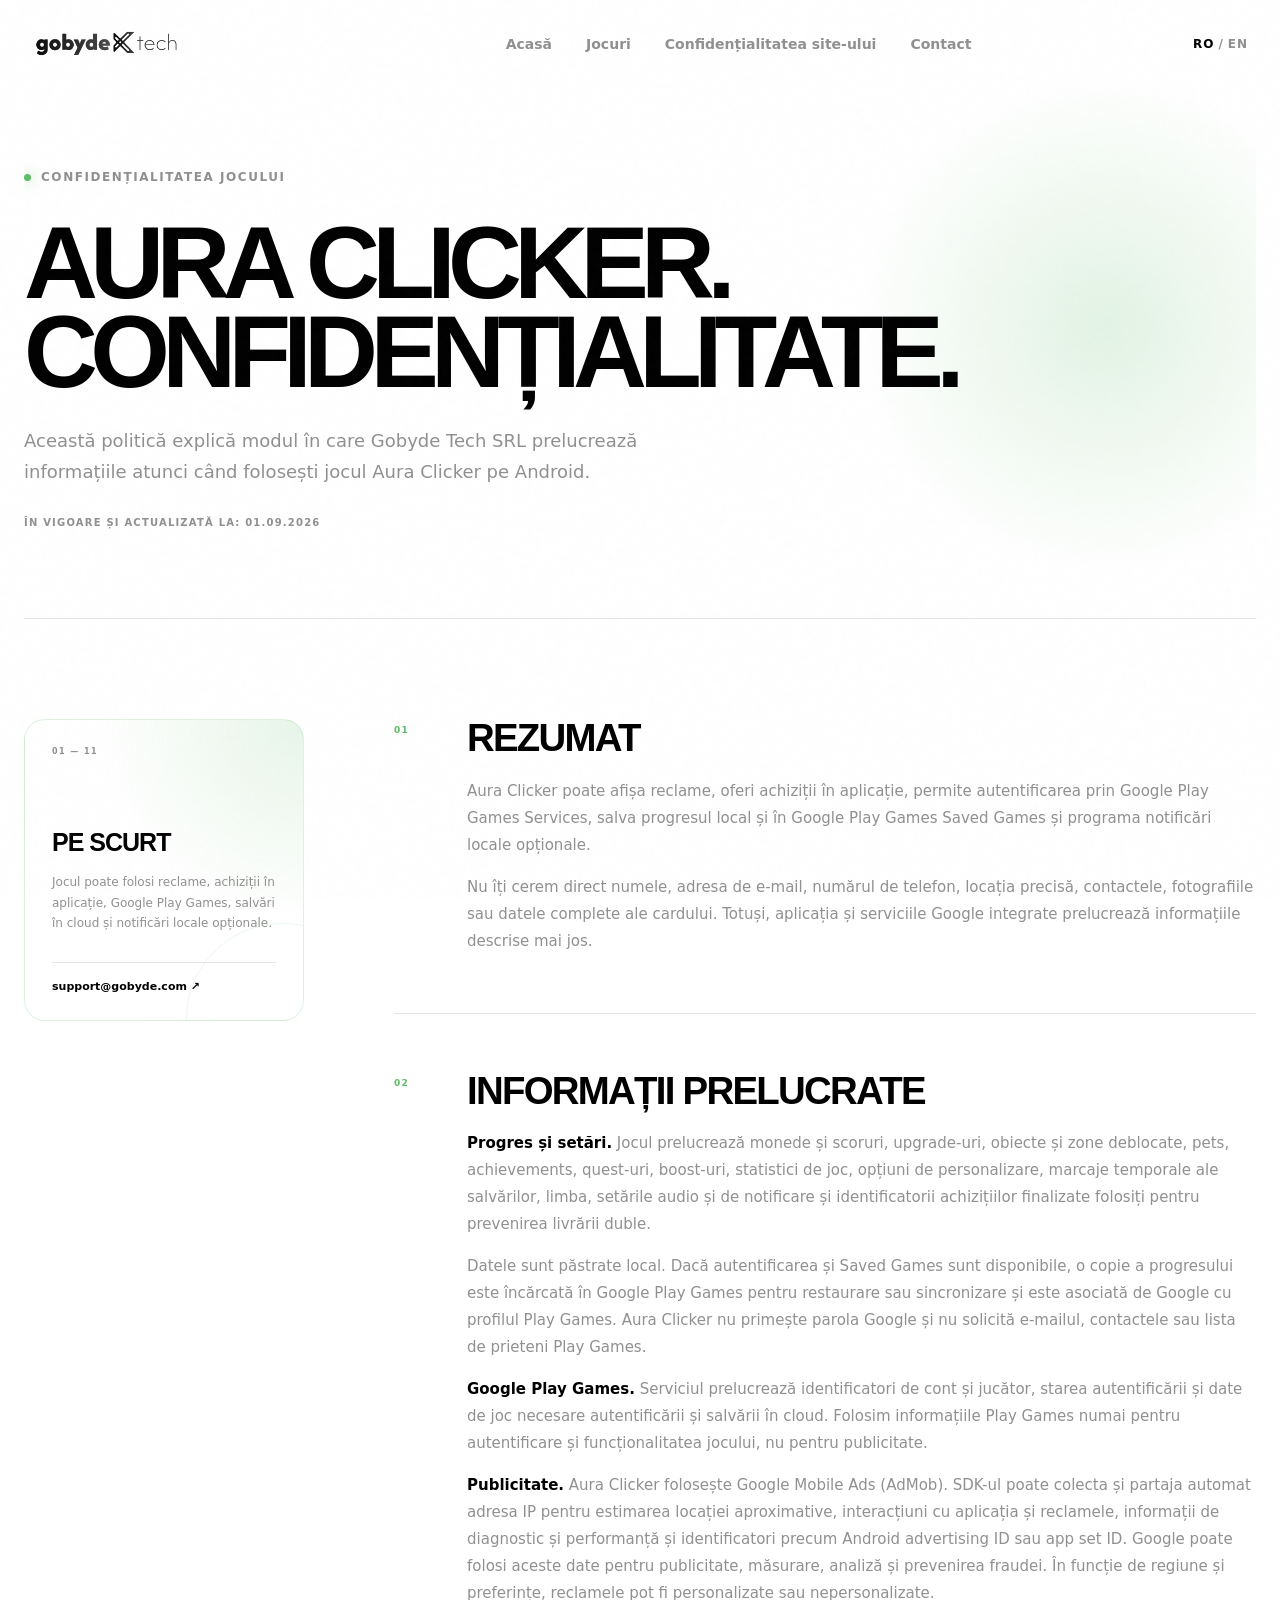
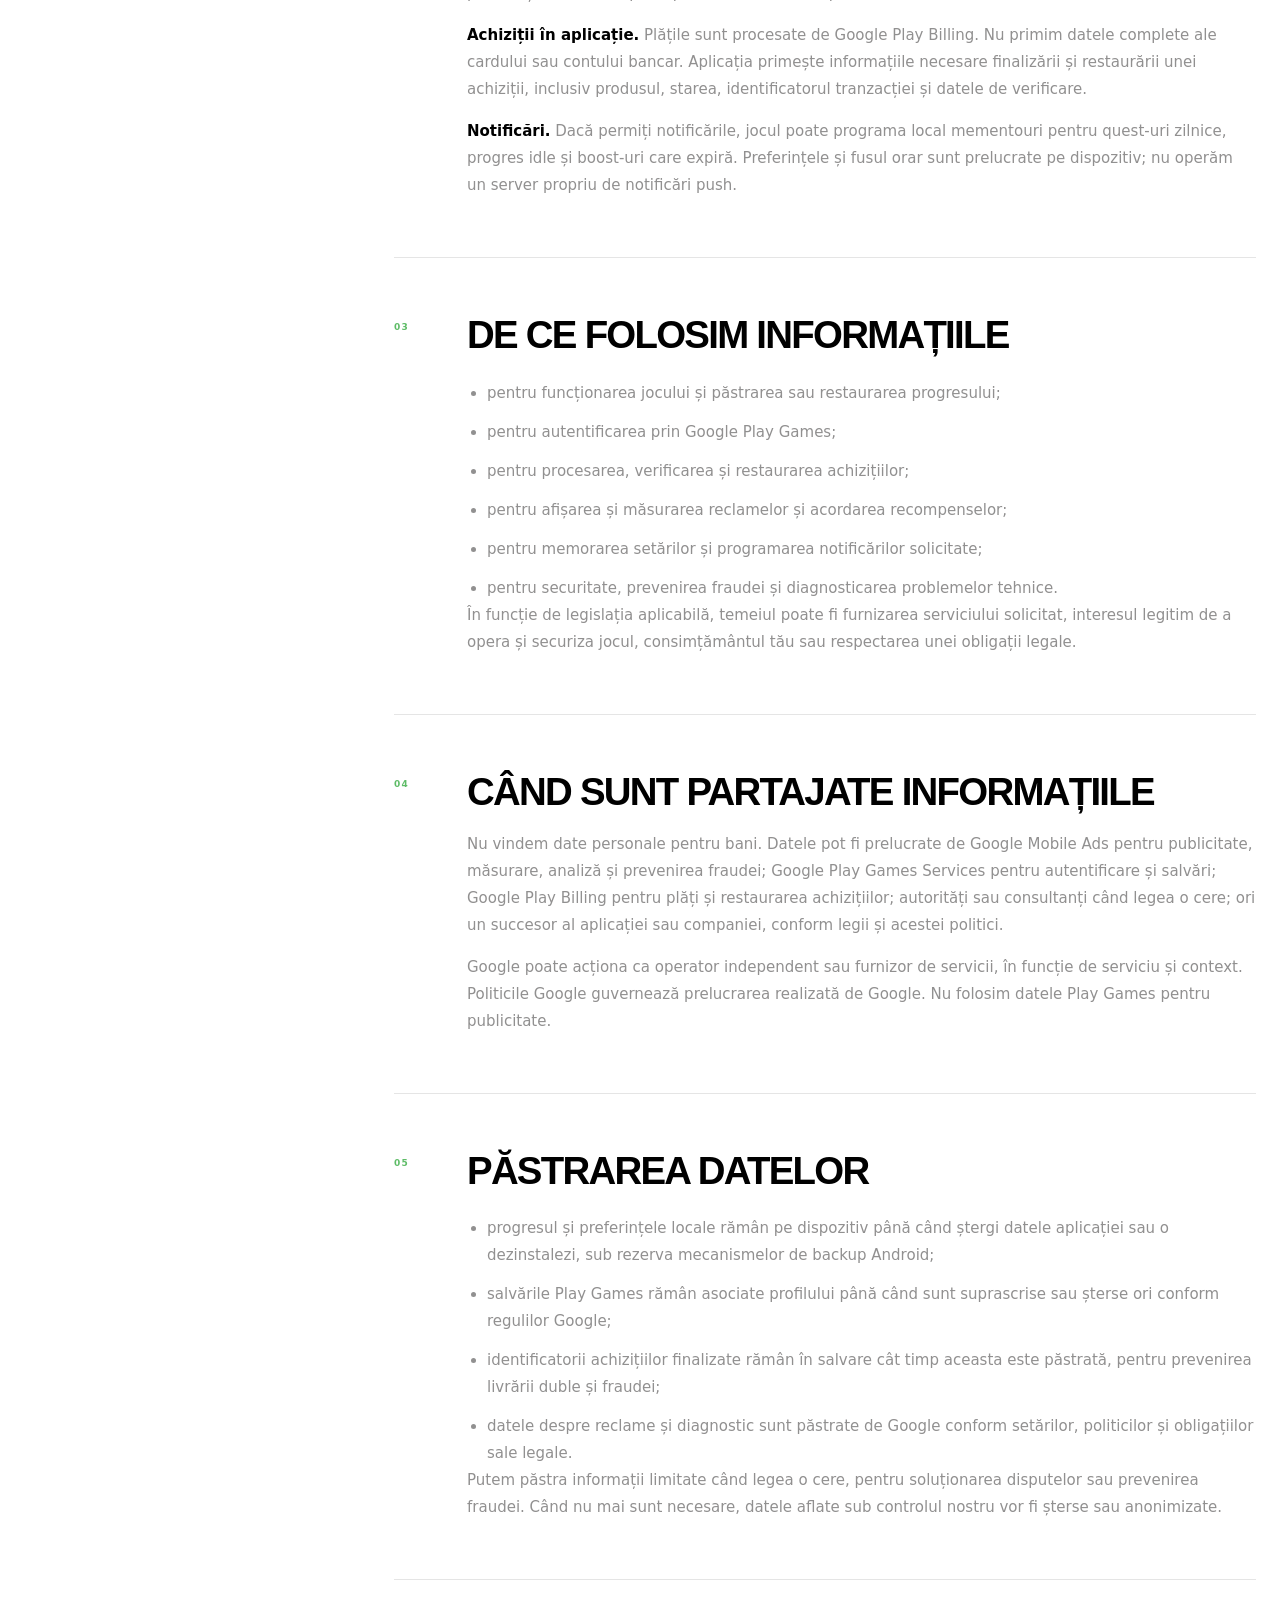
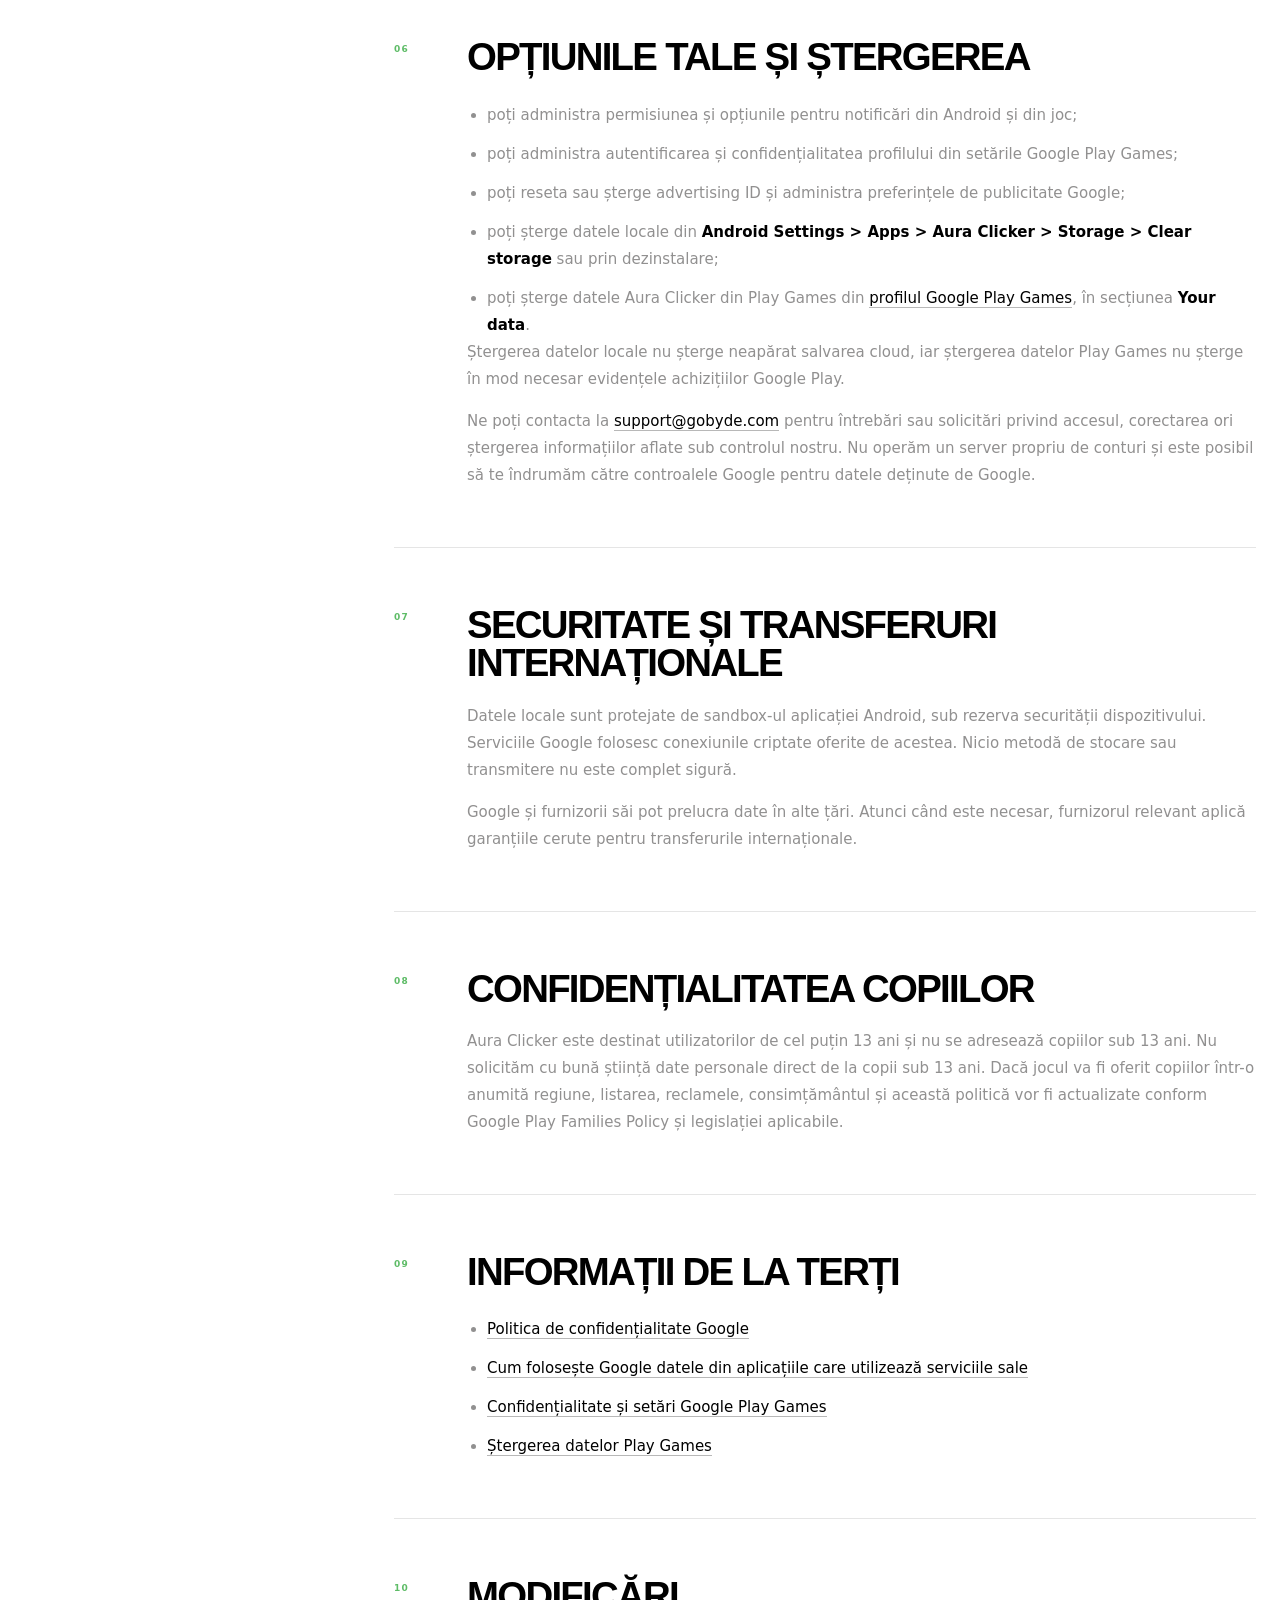
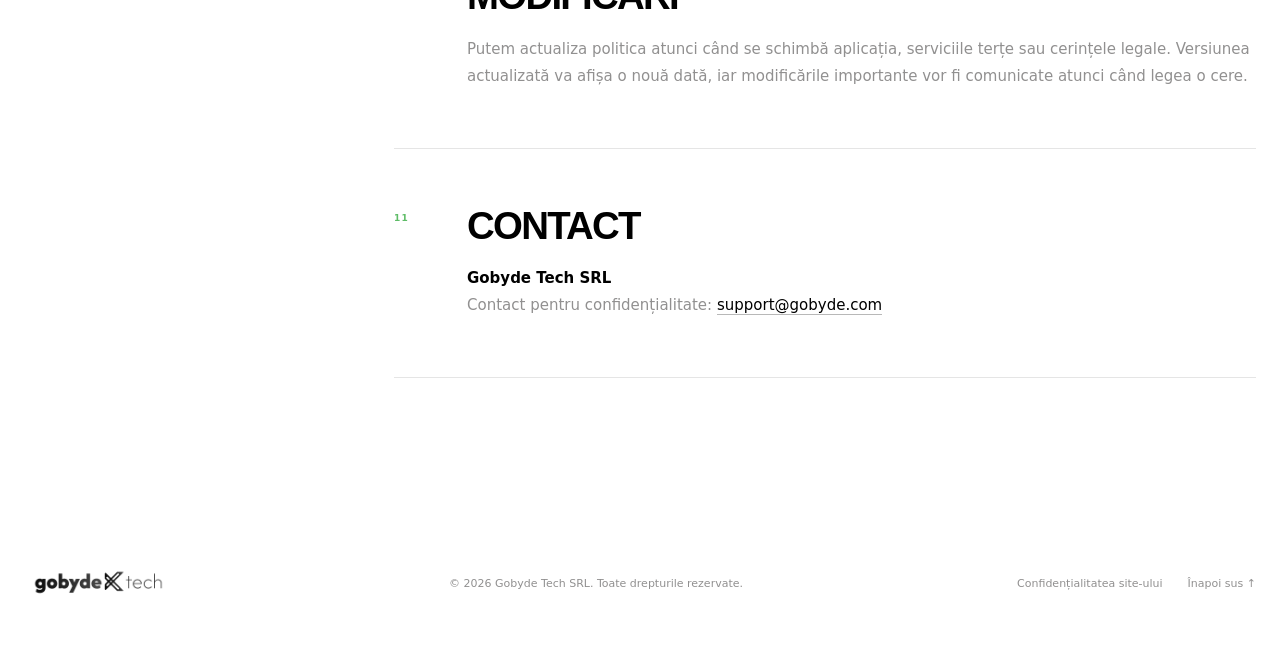
==== aura-clicker-privacy-policy.html @ 0a7bc66c "add aura clicker privacy policy" ====
<!doctype html>
<html lang="ro">
  <head>
    <meta charset="UTF-8" />
    <meta name="viewport" content="width=device-width, initial-scale=1.0" />
    <meta
      name="description"
      content="Politica de confidențialitate pentru jocul mobil Aura Clicker, publicat de Gobyde Tech SRL."
      data-i18n-content="gamePrivacyMetaDescription"
    />
    <meta name="theme-color" content="#ffffff" />
    <meta property="og:title" content="Politica de confidențialitate Aura Clicker" data-i18n-content="gamePrivacyOgTitle" />
    <meta
      property="og:description"
      content="Cum sunt prelucrate datele atunci când folosești Aura Clicker."
      data-i18n-content="gamePrivacyOgDescription"
    />
    <meta property="og:type" content="website" />
    <title>Politica de confidențialitate Aura Clicker</title>
    <link rel="icon" href="assets/gobyde-logo.png?v=20260811-3" type="image/png" />
    <link rel="stylesheet" href="styles.css?v=20260901-1" />
    <script src="script.js?v=20260901-1" defer></script>
  </head>
  <body class="legal-page" data-page="aura-clicker-privacy-policy">
    <a class="skip-link" href="#main" data-i18n="skip">Sari la conținut</a>
    <div class="noise" aria-hidden="true"></div>

    <header class="site-header" data-header>
      <div class="nav-shell">
        <a class="brand" href="index.html" aria-label="GoByde">
          <span class="brand-logo" aria-hidden="true">
            <img src="assets/gobyde-logo.png?v=20260811-3" alt="" />
          </span>
        </a>

        <nav class="desktop-nav" aria-label="Navigație principală" data-i18n-aria="navLabel">
          <a href="index.html" data-i18n="backHome">Acasă</a>
          <a href="index.html#games" data-i18n="navGames">Jocuri</a>
          <a href="privacy-policy.html" data-i18n="websitePrivacyLink">Confidențialitatea site-ului</a>
          <a href="index.html#contact" data-i18n="navContact">Contact</a>
        </nav>

        <div class="nav-actions">
          <button class="language-toggle" type="button" data-language aria-label="Switch to English">
            <span class="language-active">RO</span>
            <span class="language-divider">/</span>
            <span>EN</span>
          </button>
          <button class="menu-toggle" type="button" data-menu-toggle aria-expanded="false" aria-controls="mobile-menu">
            <span class="sr-only" data-i18n="menu">Meniu</span>
            <span></span><span></span>
          </button>
        </div>
      </div>

      <nav class="mobile-menu" id="mobile-menu" data-mobile-menu aria-label="Navigație mobilă" data-i18n-aria="mobileNavLabel">
        <a href="index.html" data-i18n="backHome">Acasă</a>
        <a href="index.html#games" data-i18n="navGames">Jocuri</a>
        <a href="privacy-policy.html" data-i18n="websitePrivacyLink">Confidențialitatea site-ului</a>
        <a href="index.html#contact" data-i18n="navContact">Contact</a>
      </nav>
    </header>

    <main id="main" class="legal-main">
      <section class="legal-hero" id="top">
        <div class="legal-hero-glow" aria-hidden="true"></div>
        <div class="reveal localized-copy" lang="ro">
          <p class="eyebrow"><span class="status-dot"></span><span>CONFIDENȚIALITATEA JOCULUI</span></p>
          <h1>Aura Clicker.<br />Confidențialitate.</h1>
          <p class="legal-intro">Această politică explică modul în care Gobyde Tech SRL prelucrează informațiile atunci când folosești jocul Aura Clicker pe Android.</p>
          <p class="legal-updated">În vigoare și actualizată la: 01.09.2026</p>
        </div>
        <div class="reveal localized-copy" lang="en">
          <p class="eyebrow"><span class="status-dot"></span><span>GAME PRIVACY</span></p>
          <h1>Aura Clicker.<br />Privacy.</h1>
          <p class="legal-intro">This policy explains how Gobyde Tech SRL handles information when you use the Aura Clicker game on Android.</p>
          <p class="legal-updated">Effective and last updated: September 1, 2026</p>
        </div>
      </section>

      <div class="legal-layout">
        <aside class="legal-summary reveal localized-copy" lang="ro" aria-label="Pe scurt">
          <span>01 — 11</span>
          <strong>PE SCURT</strong>
          <p>Jocul poate folosi reclame, achiziții în aplicație, Google Play Games, salvări în cloud și notificări locale opționale.</p>
          <a href="mailto:support@gobyde.com">support@gobyde.com ↗</a>
        </aside>
        <aside class="legal-summary reveal localized-copy" lang="en" aria-label="At a glance">
          <span>01 — 11</span>
          <strong>AT A GLANCE</strong>
          <p>The game may use ads, in-app purchases, Google Play Games, cloud saves, and optional local notifications.</p>
          <a href="mailto:support@gobyde.com">support@gobyde.com ↗</a>
        </aside>

        <span id="deletion" class="legal-anchor" aria-hidden="true"></span>

        <article class="legal-content reveal localized-copy" lang="ro" data-delay="100">
          <section>
            <span class="legal-index">01</span>
            <div>
              <h2>Rezumat</h2>
              <p>Aura Clicker poate afișa reclame, oferi achiziții în aplicație, permite autentificarea prin Google Play Games Services, salva progresul local și în Google Play Games Saved Games și programa notificări locale opționale.</p>
              <p>Nu îți cerem direct numele, adresa de e-mail, numărul de telefon, locația precisă, contactele, fotografiile sau datele complete ale cardului. Totuși, aplicația și serviciile Google integrate prelucrează informațiile descrise mai jos.</p>
            </div>
          </section>

          <section>
            <span class="legal-index">02</span>
            <div>
              <h2>Informații prelucrate</h2>
              <p><strong>Progres și setări.</strong> Jocul prelucrează monede și scoruri, upgrade-uri, obiecte și zone deblocate, pets, achievements, quest-uri, boost-uri, statistici de joc, opțiuni de personalizare, marcaje temporale ale salvărilor, limba, setările audio și de notificare și identificatorii achizițiilor finalizate folosiți pentru prevenirea livrării duble.</p>
              <p>Datele sunt păstrate local. Dacă autentificarea și Saved Games sunt disponibile, o copie a progresului este încărcată în Google Play Games pentru restaurare sau sincronizare și este asociată de Google cu profilul Play Games. Aura Clicker nu primește parola Google și nu solicită e-mailul, contactele sau lista de prieteni Play Games.</p>
              <p><strong>Google Play Games.</strong> Serviciul prelucrează identificatori de cont și jucător, starea autentificării și date de joc necesare autentificării și salvării în cloud. Folosim informațiile Play Games numai pentru autentificare și funcționalitatea jocului, nu pentru publicitate.</p>
              <p><strong>Publicitate.</strong> Aura Clicker folosește Google Mobile Ads (AdMob). SDK-ul poate colecta și partaja automat adresa IP pentru estimarea locației aproximative, interacțiuni cu aplicația și reclamele, informații de diagnostic și performanță și identificatori precum Android advertising ID sau app set ID. Google poate folosi aceste date pentru publicitate, măsurare, analiză și prevenirea fraudei. În funcție de regiune și preferințe, reclamele pot fi personalizate sau nepersonalizate.</p>
              <p><strong>Achiziții în aplicație.</strong> Plățile sunt procesate de Google Play Billing. Nu primim datele complete ale cardului sau contului bancar. Aplicația primește informațiile necesare finalizării și restaurării unei achiziții, inclusiv produsul, starea, identificatorul tranzacției și datele de verificare.</p>
              <p><strong>Notificări.</strong> Dacă permiți notificările, jocul poate programa local mementouri pentru quest-uri zilnice, progres idle și boost-uri care expiră. Preferințele și fusul orar sunt prelucrate pe dispozitiv; nu operăm un server propriu de notificări push.</p>
            </div>
          </section>

          <section>
            <span class="legal-index">03</span>
            <div>
              <h2>De ce folosim informațiile</h2>
              <ul>
                <li>pentru funcționarea jocului și păstrarea sau restaurarea progresului;</li>
                <li>pentru autentificarea prin Google Play Games;</li>
                <li>pentru procesarea, verificarea și restaurarea achizițiilor;</li>
                <li>pentru afișarea și măsurarea reclamelor și acordarea recompenselor;</li>
                <li>pentru memorarea setărilor și programarea notificărilor solicitate;</li>
                <li>pentru securitate, prevenirea fraudei și diagnosticarea problemelor tehnice.</li>
              </ul>
              <p>În funcție de legislația aplicabilă, temeiul poate fi furnizarea serviciului solicitat, interesul legitim de a opera și securiza jocul, consimțământul tău sau respectarea unei obligații legale.</p>
            </div>
          </section>

          <section>
            <span class="legal-index">04</span>
            <div>
              <h2>Când sunt partajate informațiile</h2>
              <p>Nu vindem date personale pentru bani. Datele pot fi prelucrate de Google Mobile Ads pentru publicitate, măsurare, analiză și prevenirea fraudei; Google Play Games Services pentru autentificare și salvări; Google Play Billing pentru plăți și restaurarea achizițiilor; autorități sau consultanți când legea o cere; ori un succesor al aplicației sau companiei, conform legii și acestei politici.</p>
              <p>Google poate acționa ca operator independent sau furnizor de servicii, în funcție de serviciu și context. Politicile Google guvernează prelucrarea realizată de Google. Nu folosim datele Play Games pentru publicitate.</p>
            </div>
          </section>

          <section>
            <span class="legal-index">05</span>
            <div>
              <h2>Păstrarea datelor</h2>
              <ul>
                <li>progresul și preferințele locale rămân pe dispozitiv până când ștergi datele aplicației sau o dezinstalezi, sub rezerva mecanismelor de backup Android;</li>
                <li>salvările Play Games rămân asociate profilului până când sunt suprascrise sau șterse ori conform regulilor Google;</li>
                <li>identificatorii achizițiilor finalizate rămân în salvare cât timp aceasta este păstrată, pentru prevenirea livrării duble și fraudei;</li>
                <li>datele despre reclame și diagnostic sunt păstrate de Google conform setărilor, politicilor și obligațiilor sale legale.</li>
              </ul>
              <p>Putem păstra informații limitate când legea o cere, pentru soluționarea disputelor sau prevenirea fraudei. Când nu mai sunt necesare, datele aflate sub controlul nostru vor fi șterse sau anonimizate.</p>
            </div>
          </section>

          <section>
            <span class="legal-index">06</span>
            <div>
              <h2>Opțiunile tale și ștergerea</h2>
              <ul>
                <li>poți administra permisiunea și opțiunile pentru notificări din Android și din joc;</li>
                <li>poți administra autentificarea și confidențialitatea profilului din setările Google Play Games;</li>
                <li>poți reseta sau șterge advertising ID și administra preferințele de publicitate Google;</li>
                <li>poți șterge datele locale din <strong>Android Settings &gt; Apps &gt; Aura Clicker &gt; Storage &gt; Clear storage</strong> sau prin dezinstalare;</li>
                <li>poți șterge datele Aura Clicker din Play Games din <a href="https://play.google.com/games/profile">profilul Google Play Games</a>, în secțiunea <strong>Your data</strong>.</li>
              </ul>
              <p>Ștergerea datelor locale nu șterge neapărat salvarea cloud, iar ștergerea datelor Play Games nu șterge în mod necesar evidențele achizițiilor Google Play.</p>
              <p>Ne poți contacta la <a href="mailto:support@gobyde.com">support@gobyde.com</a> pentru întrebări sau solicitări privind accesul, corectarea ori ștergerea informațiilor aflate sub controlul nostru. Nu operăm un server propriu de conturi și este posibil să te îndrumăm către controalele Google pentru datele deținute de Google.</p>
            </div>
          </section>

          <section>
            <span class="legal-index">07</span>
            <div>
              <h2>Securitate și transferuri internaționale</h2>
              <p>Datele locale sunt protejate de sandbox-ul aplicației Android, sub rezerva securității dispozitivului. Serviciile Google folosesc conexiunile criptate oferite de acestea. Nicio metodă de stocare sau transmitere nu este complet sigură.</p>
              <p>Google și furnizorii săi pot prelucra date în alte țări. Atunci când este necesar, furnizorul relevant aplică garanțiile cerute pentru transferurile internaționale.</p>
            </div>
          </section>

          <section>
            <span class="legal-index">08</span>
            <div>
              <h2>Confidențialitatea copiilor</h2>
              <p>Aura Clicker este destinat utilizatorilor de cel puțin 13 ani și nu se adresează copiilor sub 13 ani. Nu solicităm cu bună știință date personale direct de la copii sub 13 ani. Dacă jocul va fi oferit copiilor într-o anumită regiune, listarea, reclamele, consimțământul și această politică vor fi actualizate conform Google Play Families Policy și legislației aplicabile.</p>
            </div>
          </section>

          <section>
            <span class="legal-index">09</span>
            <div>
              <h2>Informații de la terți</h2>
              <ul>
                <li><a href="https://policies.google.com/privacy">Politica de confidențialitate Google</a></li>
                <li><a href="https://policies.google.com/technologies/partner-sites">Cum folosește Google datele din aplicațiile care utilizează serviciile sale</a></li>
                <li><a href="https://support.google.com/googleplay/answer/3129346">Confidențialitate și setări Google Play Games</a></li>
                <li><a href="https://support.google.com/googleplay/answer/9130646">Ștergerea datelor Play Games</a></li>
              </ul>
            </div>
          </section>

          <section>
            <span class="legal-index">10</span>
            <div>
              <h2>Modificări</h2>
              <p>Putem actualiza politica atunci când se schimbă aplicația, serviciile terțe sau cerințele legale. Versiunea actualizată va afișa o nouă dată, iar modificările importante vor fi comunicate atunci când legea o cere.</p>
            </div>
          </section>

          <section>
            <span class="legal-index">11</span>
            <div>
              <h2>Contact</h2>
              <p><strong>Gobyde Tech SRL</strong><br />Contact pentru confidențialitate: <a href="mailto:support@gobyde.com">support@gobyde.com</a></p>
            </div>
          </section>
        </article>

        <article class="legal-content reveal localized-copy" lang="en" data-delay="100">
          <section>
            <span class="legal-index">01</span>
            <div>
              <h2>Summary</h2>
              <p>Aura Clicker may display ads, offer in-app purchases, sign you in through Google Play Games Services, save progress locally and in Google Play Games Saved Games, and schedule optional local notifications.</p>
              <p>We do not directly ask for your name, email address, phone number, precise location, contacts, photos, or full payment-card details. However, the app and its integrated Google services process the information described below.</p>
            </div>
          </section>

          <section>
            <span class="legal-index">02</span>
            <div>
              <h2>Information processed</h2>
              <p><strong>Progress and settings.</strong> The game processes currencies and scores, upgrades, unlocked items and zones, pets, achievements, quests, boosts, gameplay statistics, customization choices, save timestamps, language, audio and notification settings, and completed-purchase identifiers used to prevent duplicate delivery.</p>
              <p>This data is stored locally. If sign-in and Saved Games are available, a copy of progress is uploaded to Google Play Games for restoration or synchronization and associated by Google with your Play Games profile. Aura Clicker does not receive your Google password or request your email, contacts, or Play Games friends list.</p>
              <p><strong>Google Play Games.</strong> The service processes account and player identifiers, authentication status, and gameplay data needed for sign-in and cloud saving. We use Play Games information only for authentication and game functionality, not for advertising.</p>
              <p><strong>Advertising.</strong> Aura Clicker uses Google Mobile Ads (AdMob). The SDK may automatically collect and share an IP address to estimate approximate location, app and ad interactions, diagnostic and performance information, and identifiers such as the Android advertising ID or app set ID. Google may use this information for advertising, measurement, analytics, and fraud prevention. Ads may be personalized or non-personalized depending on your region and choices.</p>
              <p><strong>In-app purchases.</strong> Payments are processed by Google Play Billing. We do not receive full card or bank-account details. The app receives information needed to complete and restore a purchase, including product, status, transaction identifier, and verification data.</p>
              <p><strong>Notifications.</strong> If you allow notifications, the game may schedule local reminders for daily quests, idle progress, and expiring boosts. Preferences and timezone are processed on your device; we do not operate our own remote push-notification server.</p>
            </div>
          </section>

          <section>
            <span class="legal-index">03</span>
            <div>
              <h2>Why information is used</h2>
              <ul>
                <li>to operate the game and preserve or restore progress;</li>
                <li>to authenticate through Google Play Games;</li>
                <li>to process, verify, and restore purchases;</li>
                <li>to display and measure ads and provide ad-based rewards;</li>
                <li>to remember settings and schedule requested notifications;</li>
                <li>to maintain security, prevent fraud, and diagnose technical issues.</li>
              </ul>
              <p>Depending on applicable law, processing may be based on providing the requested service, our legitimate interests in operating and securing the game, your consent, or compliance with legal obligations.</p>
            </div>
          </section>

          <section>
            <span class="legal-index">04</span>
            <div>
              <h2>When information is shared</h2>
              <p>We do not sell personal information for money. Information may be processed by Google Mobile Ads for advertising, measurement, analytics, and fraud prevention; Google Play Games Services for sign-in and saved games; Google Play Billing for payments and purchase restoration; authorities or professional advisers when required by law; or a successor to the app or business, subject to law and this policy.</p>
              <p>Google may act as an independent controller or a service provider depending on the service and context. Google's policies govern Google's processing. We do not use Play Games data for advertising.</p>
            </div>
          </section>

          <section>
            <span class="legal-index">05</span>
            <div>
              <h2>Data retention</h2>
              <ul>
                <li>local progress and preferences remain on the device until app data is cleared or the app is uninstalled, subject to Android backup behavior;</li>
                <li>Play Games saves remain associated with the profile until overwritten or deleted, or as otherwise provided by Google's rules;</li>
                <li>completed-purchase identifiers remain in the save while it is retained to prevent duplicate delivery and fraud;</li>
                <li>advertising and diagnostic data is retained by Google according to its settings, policies, and legal obligations.</li>
              </ul>
              <p>We may retain limited information where required by law, to resolve disputes, or prevent fraud. When no longer needed, information under our control will be deleted or anonymized.</p>
            </div>
          </section>

          <section>
            <span class="legal-index">06</span>
            <div>
              <h2>Your choices and deletion</h2>
              <ul>
                <li>manage notification permission and options in Android and the game;</li>
                <li>manage sign-in and profile privacy in Google Play Games settings;</li>
                <li>reset or delete your advertising ID and manage Google ad choices;</li>
                <li>clear local data through <strong>Android Settings &gt; Apps &gt; Aura Clicker &gt; Storage &gt; Clear storage</strong>, or uninstall the app;</li>
                <li>delete Aura Clicker Play Games data from your <a href="https://play.google.com/games/profile">Google Play Games profile</a> under <strong>Your data</strong>.</li>
              </ul>
              <p>Clearing local data does not necessarily delete a cloud save, and deleting Play Games data does not necessarily delete Google Play purchase records.</p>
              <p>Contact <a href="mailto:support@gobyde.com">support@gobyde.com</a> with privacy questions or requests to access, correct, or delete information under our control. We do not operate our own account server and may direct you to Google's controls for information held by Google.</p>
            </div>
          </section>

          <section>
            <span class="legal-index">07</span>
            <div>
              <h2>Security and international processing</h2>
              <p>Local data is protected by Android's app sandbox, subject to your device's security. Google services use the encrypted connections they provide. No storage or transmission method is completely secure.</p>
              <p>Google and its providers may process information in other countries. Where required, the relevant provider applies safeguards for international transfers.</p>
            </div>
          </section>

          <section>
            <span class="legal-index">08</span>
            <div>
              <h2>Children's privacy</h2>
              <p>Aura Clicker is intended for users aged 13 and older and is not directed to children under 13. We do not knowingly request personal information directly from children under 13. If the game is offered to children in a region, its listing, advertising, consent flow, and this policy will be updated to comply with the Google Play Families Policy and applicable law.</p>
            </div>
          </section>

          <section>
            <span class="legal-index">09</span>
            <div>
              <h2>Third-party privacy information</h2>
              <ul>
                <li><a href="https://policies.google.com/privacy">Google Privacy Policy</a></li>
                <li><a href="https://policies.google.com/technologies/partner-sites">How Google uses information from apps that use its services</a></li>
                <li><a href="https://support.google.com/googleplay/answer/3129346">Google Play Games privacy and settings</a></li>
                <li><a href="https://support.google.com/googleplay/answer/9130646">Delete Play Games data</a></li>
              </ul>
            </div>
          </section>

          <section>
            <span class="legal-index">10</span>
            <div>
              <h2>Changes</h2>
              <p>We may update this policy when the app, third-party services, or legal requirements change. The updated version will display a new date, and material changes will be communicated where required by law.</p>
            </div>
          </section>

          <section>
            <span class="legal-index">11</span>
            <div>
              <h2>Contact</h2>
              <p><strong>Gobyde Tech SRL</strong><br />Privacy contact: <a href="mailto:support@gobyde.com">support@gobyde.com</a></p>
            </div>
          </section>
        </article>
      </div>
    </main>

    <footer class="site-footer">
      <a class="brand" href="index.html" aria-label="GoByde">
        <span class="brand-logo" aria-hidden="true">
          <img src="assets/gobyde-logo.png?v=20260811-3" alt="" loading="lazy" />
        </span>
      </a>
      <p>© <span data-year></span> Gobyde Tech SRL. <span data-i18n="rights">Toate drepturile rezervate.</span></p>
      <div class="footer-links">
        <a href="privacy-policy.html" data-i18n="websitePrivacyLink">Confidențialitatea site-ului</a>
        <a href="#top" class="back-top"><span data-i18n="backTop">Înapoi sus</span> ↑</a>
      </div>
    </footer>
  </body>
</html>
---- styles.css ----
:root {
  --bg: #ffffff;
  --bg-soft: #ffffff;
  --panel: rgba(255,255,255,0.72);
  --text: #000000;
  --muted: #919090;
  --dim: #919090;
  --line: rgba(0,0,0,0.1);
  --purple: #5ebc67;
  --purple-light: #5ebc67;
  --cyan: #5ebc67;
  --lime: #5ebc67;
  --max: 1240px;
  --display: "Arial Black", "Helvetica Neue", Arial, sans-serif;
  --body: Inter, ui-sans-serif, system-ui, -apple-system, BlinkMacSystemFont, "Segoe UI", sans-serif;
}

* { box-sizing: border-box; }
html { max-width: 100%; overflow-x: hidden; scroll-behavior: smooth; }
body {
  margin: 0;
  color: var(--text);
  background: var(--bg);
  font-family: var(--body);
  -webkit-font-smoothing: antialiased;
  overflow-x: hidden;
}
body.menu-open { overflow: hidden; }
img { display: block; max-width: 100%; }
a { color: inherit; text-decoration: none; }
button { color: inherit; font: inherit; }

.sr-only {
  position: absolute;
  width: 1px;
  height: 1px;
  padding: 0;
  margin: -1px;
  overflow: hidden;
  clip: rect(0, 0, 0, 0);
  white-space: nowrap;
  border: 0;
}
.skip-link {
  position: fixed;
  z-index: 1000;
  top: 12px;
  left: 12px;
  transform: translateY(-160%);
  padding: 12px 18px;
  border-radius: 99px;
  color: #ffffff;
  background: #000000;
}
.skip-link:focus { transform: translateY(0); }
.noise {
  position: fixed;
  z-index: 100;
  inset: 0;
  pointer-events: none;
  opacity: 0.025;
  background-image: url("data:image/svg+xml,%3Csvg viewBox='0 0 140 140' xmlns='http://www.w3.org/2000/svg'%3E%3Cfilter id='n'%3E%3CfeTurbulence type='fractalNoise' baseFrequency='.9' numOctaves='4' stitchTiles='stitch'/%3E%3C/filter%3E%3Crect width='100%25' height='100%25' filter='url(%23n)' opacity='.75'/%3E%3C/svg%3E");
}

.site-header {
  position: fixed;
  z-index: 90;
  top: 0;
  right: 0;
  left: 0;
  transition: background 300ms ease, border-color 300ms ease;
  border-bottom: 1px solid transparent;
}
.site-header.scrolled {
  background: rgba(255,255,255,0.82);
  border-color: var(--line);
  backdrop-filter: blur(18px);
}
.nav-shell {
  width: min(calc(100% - 48px), var(--max));
  height: 88px;
  margin: auto;
  display: flex;
  align-items: center;
  justify-content: space-between;
}
.brand { display: inline-flex; align-items: center; gap: 11px; font-weight: 800; letter-spacing: -0.04em; }
.brand-logo {
  position: relative;
  width: 168px;
  height: 40px;
  display: block;
  flex: 0 0 auto;
  overflow: hidden;
}
.brand-logo img {
  position: absolute;
  top: -83px;
  left: -20px;
  width: 205px;
  max-width: none;
}
.desktop-nav { display: flex; gap: 34px; margin-left: 100px; }
.desktop-nav a { color: #919090; font-size: 14px; font-weight: 600; transition: color 180ms ease; }
.desktop-nav a:hover { color: #000000; }
.nav-actions { display: flex; align-items: center; gap: 18px; }
.language-toggle {
  padding: 8px;
  border: 0;
  color: var(--dim);
  background: none;
  cursor: pointer;
  font-size: 12px;
  font-weight: 800;
  letter-spacing: .08em;
}
.language-toggle .language-active { color: #000000; }
.language-divider { padding: 0 4px; color: #919090; }
.menu-toggle { display: none; width: 42px; height: 42px; border: 1px solid var(--line); border-radius: 50%; background: transparent; }
.menu-toggle > span:not(.sr-only) { display: block; width: 16px; height: 1px; margin: 5px auto; background: #000000; transition: transform 200ms ease; }
.mobile-menu { display: none; }

.hero {
  position: relative;
  min-height: 850px;
  height: 100svh;
  max-height: 980px;
  display: grid;
  grid-template-columns: minmax(0, 1fr) minmax(480px, .9fr);
  align-items: center;
  gap: 70px;
  width: min(calc(100% - 48px), var(--max));
  margin: auto;
  padding-top: 92px;
}
.hero-glow { position: absolute; pointer-events: none; border-radius: 50%; filter: blur(2px); }
.hero-glow-one { width: 620px; height: 620px; right: -210px; top: 90px; background: radial-gradient(circle, rgba(94,188,103,.18), transparent 68%); }
.hero-glow-two { width: 400px; height: 400px; left: -250px; bottom: -80px; background: radial-gradient(circle, rgba(94,188,103,.08), transparent 70%); }
.hero-copy { position: relative; z-index: 5; }
.eyebrow { margin: 0 0 30px; display: flex; align-items: center; gap: 10px; color: #919090; font-size: 12px; font-weight: 800; letter-spacing: .13em; text-transform: uppercase; }
.status-dot { width: 7px; height: 7px; border-radius: 50%; background: var(--lime); box-shadow: 0 0 14px rgba(94,188,103,.7); }
h1, h2, h3, p { margin-top: 0; }
.hero h1 { margin-bottom: 28px; font-family: var(--display); font-size: clamp(58px, 6.2vw, 91px); line-height: .94; letter-spacing: -.075em; text-transform: uppercase; }
.hero h1 span { display: block; }
.gradient-text { width: max-content; max-width: 100%; padding-right: .07em; color: transparent; background: linear-gradient(100deg, #5ebc67 10%, #5ebc67 55%, #5ebc67); background-clip: text; -webkit-background-clip: text; }
.hero-lead { max-width: 590px; margin-bottom: 38px; color: var(--muted); font-size: 18px; line-height: 1.7; }
.hero-actions { display: flex; align-items: center; gap: 30px; }
.button { min-height: 56px; display: inline-flex; align-items: center; justify-content: center; gap: 16px; padding: 0 23px; border-radius: 14px; font-size: 14px; font-weight: 800; }
.button-primary { color: #000000; background: #5ebc67; box-shadow: 0 18px 50px rgba(94,188,103,.3), inset 0 1px 0 rgba(0,0,0,.12); transition: transform 180ms ease, box-shadow 180ms ease; }
.button-primary:hover { transform: translateY(-2px); box-shadow: 0 22px 60px rgba(94,188,103,.42), inset 0 1px 0 rgba(0,0,0,.28); }
.button svg, .email-link svg { width: 20px; fill: none; stroke: currentColor; stroke-width: 1.7; }
.text-link { display: inline-flex; align-items: center; gap: 10px; color: #000000; font-size: 14px; font-weight: 700; }
.text-link span:last-child { color: var(--purple-light); }

.studio-hero-visual { position: relative; z-index: 3; width: 100%; height: 690px; display: grid; place-items: center; isolation: isolate; }
.studio-hero-glow { position: absolute; z-index: -2; width: 440px; height: 440px; border-radius: 50%; background: radial-gradient(circle, rgba(94,188,103,.24), transparent 67%); filter: blur(8px); }
.studio-orbit { position: absolute; z-index: -1; border: 1px solid rgba(94,188,103,.15); border-radius: 50%; }
.studio-orbit-outer { width: 590px; height: 590px; }
.studio-orbit-inner { width: 425px; height: 425px; border-style: dashed; animation: orbit 34s linear infinite; }
.creative-stack { position: relative; width: 390px; height: 470px; }
.creative-card { position: absolute; inset: 38px 22px; display: flex; flex-direction: column; justify-content: space-between; padding: 30px; overflow: hidden; border: 1px solid rgba(0,0,0,.16); border-radius: 34px; box-shadow: 0 35px 80px rgba(0,0,0,.38); }
.creative-card::after { content: ""; position: absolute; width: 260px; height: 260px; right: -105px; bottom: -110px; border: 1px solid rgba(0,0,0,.13); border-radius: 50%; }
.creative-card span { position: relative; z-index: 4; color: rgba(0,0,0,.58); font-size: 9px; font-weight: 900; letter-spacing: .18em; }
.creative-card strong { position: relative; z-index: 4; margin-top: auto; font-family: var(--display); font-size: 45px; letter-spacing: -.06em; }
.creative-card i { position: absolute; z-index: 4; top: 50%; right: 30px; color: rgba(0,0,0,.42); font-size: 42px; font-style: normal; }
.creative-card-back { background: linear-gradient(155deg, #ffffff, #ffffff); transform: translate(76px, -38px) rotate(10deg); }
.creative-card-middle { background: linear-gradient(155deg, #ffffff, #ffffff); transform: translate(-68px, 7px) rotate(-9deg); }
.creative-card-front { color: #000000; background: radial-gradient(circle at 88% 12%, rgba(255,255,255,.28), transparent 28%), #5ebc67; transform: translate(10px, 42px) rotate(2deg); }
.creative-game-bg { position: absolute; inset: 0; width: 100%; height: 100%; object-fit: cover; opacity: .62; }
.creative-game-shade { position: absolute; z-index: 1; inset: 0; background: linear-gradient(180deg, rgba(255,255,255,.18), rgba(94,188,103,.64) 58%, #5ebc67 100%); }
.creative-game-character { position: absolute; z-index: 2; left: 50%; bottom: 70px; width: 245px; max-width: none; transform: translateX(-50%); filter: drop-shadow(0 20px 18px rgba(0,0,0,.28)); }
.studio-emblem { position: absolute; z-index: 5; top: 35px; left: 8px; width: 230px; height: 76px; display: grid; place-items: center; border: 1px solid rgba(0,0,0,.15); border-radius: 17px; background: rgba(255,255,255,.88); box-shadow: 0 18px 45px rgba(0,0,0,.16); backdrop-filter: blur(14px); }
.studio-emblem .studio-emblem-logo { width: 190px; height: 46px; }
.studio-emblem .studio-emblem-logo img { top: -94px; left: -22px; width: 232px; }
.studio-visual-note { position: absolute; z-index: 5; right: -4px; bottom: 45px; display: flex; gap: 22px; margin: 0; color: #919090; font-size: 8px; font-weight: 900; letter-spacing: .15em; writing-mode: vertical-rl; }
.studio-visual-note span:first-child { color: var(--purple-light); }

.hero-visual { position: relative; z-index: 3; width: 100%; height: 690px; display: grid; place-items: center; }
.orbit { position: absolute; border: 1px solid rgba(94,188,103,.13); border-radius: 50%; }
.orbit-one { width: 590px; height: 590px; }
.orbit-two { width: 440px; height: 440px; border-style: dashed; animation: orbit 30s linear infinite; }
.phone-shadow { position: absolute; bottom: 33px; width: 300px; height: 40px; background: rgba(94,188,103,.45); filter: blur(30px); }
.phone { position: relative; width: 322px; height: 650px; padding: 8px; border: 1px solid rgba(0,0,0,.22); border-radius: 49px; background: linear-gradient(145deg, #ffffff, #ffffff 45%, #ffffff); box-shadow: 0 40px 90px rgba(0,0,0,.58), inset 0 0 0 2px #ffffff, inset 0 0 0 4px rgba(0,0,0,.04); transform: rotate(3deg); }
.phone::before { content: ""; position: absolute; z-index: 5; top: 17px; left: 50%; width: 94px; height: 25px; transform: translateX(-50%); border-radius: 20px; background: #ffffff; }
.phone-screen { position: relative; width: 100%; height: 100%; overflow: hidden; border-radius: 41px; background: #ffffff; }
.phone-screen::after { content: ""; position: absolute; inset: 0; background: linear-gradient(180deg, rgba(255,255,255,.2), transparent 35%, rgba(255,255,255,.3)); pointer-events: none; }
.phone-bg { width: 100%; height: 100%; object-fit: cover; }
.game-topbar { position: absolute; z-index: 3; top: 54px; right: 16px; left: 16px; display: flex; align-items: center; gap: 8px; }
.mini-avatar { width: 35px; height: 35px; display: grid; place-items: center; border: 1px solid rgba(0,0,0,.2); border-radius: 11px; background: rgba(255,255,255,.72); font-weight: 900; }
.aura-counter { flex: 1; height: 43px; display: flex; align-items: center; gap: 8px; padding: 0 12px; border: 1px solid rgba(0,0,0,.15); border-radius: 13px; background: rgba(255,255,255,.73); backdrop-filter: blur(8px); }
.aura-counter .spark { color: #5ebc67; }
.aura-counter div { display: flex; flex-direction: column; }
.aura-counter b { font-size: 13px; line-height: 1.1; }.aura-counter small { color: #919090; font-size: 7px; letter-spacing: .16em; }
.level-pill { padding: 10px 8px; border: 1px solid rgba(0,0,0,.15); border-radius: 12px; background: rgba(255,255,255,.73); font-size: 9px; font-weight: 900; }
.hero-character { position: absolute; z-index: 2; width: 276px; max-width: none; left: 14px; bottom: 47px; filter: drop-shadow(0 20px 20px rgba(0,0,0,.35)); }
.hero-pet { position: absolute; z-index: 3; right: -5px; bottom: 92px; width: 92px; filter: drop-shadow(0 10px 12px rgba(0,0,0,.35)); }
.tap-card { position: absolute; z-index: 4; bottom: 121px; left: 21px; display: flex; flex-direction: column; padding: 9px 13px; border: 1px solid rgba(0,0,0,.16); border-radius: 12px; background: rgba(255,255,255,.76); backdrop-filter: blur(8px); }
.tap-card span { color: #5ebc67; font-size: 7px; font-weight: 800; letter-spacing: .14em; }.tap-card b { font-size: 16px; }
.game-nav { position: absolute; z-index: 4; right: 12px; bottom: 12px; left: 12px; height: 56px; display: flex; align-items: center; justify-content: space-around; border: 1px solid rgba(0,0,0,.12); border-radius: 18px; color: #919090; background: rgba(255,255,255,.86); backdrop-filter: blur(10px); }
.game-nav .active { width: 36px; height: 36px; display: grid; place-items: center; border-radius: 12px; color: #000000; background: #5ebc67; box-shadow: 0 0 20px rgba(94,188,103,.55); }
.floating-card { position: absolute; z-index: 7; display: flex; align-items: center; gap: 10px; padding: 10px 14px 10px 10px; border: 1px solid rgba(0,0,0,.13); border-radius: 16px; background: rgba(255,255,255,.88); box-shadow: 0 15px 40px rgba(0,0,0,.18); backdrop-filter: blur(14px); animation: float 5s ease-in-out infinite; }
.floating-card img { width: 49px; height: 49px; object-fit: contain; border-radius: 12px; background: rgba(94,188,103,.14); }
.floating-card div { display: flex; flex-direction: column; gap: 3px; }.floating-card small { color: #919090; font-size: 8px; font-weight: 900; letter-spacing: .13em; }.floating-card b { font-size: 12px; }
.floating-card-pet { top: 130px; left: -18px; }.floating-card-boost { right: -11px; bottom: 155px; animation-delay: -2.4s; }
.boost-icon { width: 42px; height: 42px; display: grid; place-items: center; border-radius: 12px; color: #000000; background: var(--lime); font-size: 20px; font-weight: 900; }
.scroll-cue { position: absolute; bottom: 27px; left: 0; width: 18px; height: 32px; border: 1px solid #919090; border-radius: 14px; }
.scroll-cue span { position: absolute; width: 3px; height: 6px; top: 7px; left: 7px; border-radius: 4px; background: var(--purple-light); animation: scrollCue 2s ease infinite; }

.ticker { overflow: hidden; border-top: 1px solid var(--line); border-bottom: 1px solid var(--line); background: #ffffff; transform: rotate(-1deg) scale(1.02); }
.ticker-track { width: max-content; display: flex; align-items: center; gap: 28px; padding: 17px 0; color: #919090; font-size: 11px; font-weight: 900; letter-spacing: .2em; animation: ticker 30s linear infinite; }
.ticker-track i { color: var(--purple); font-style: normal; }

.section { width: min(calc(100% - 48px), var(--max)); margin: auto; padding: 145px 0; }
.section-heading { display: grid; grid-template-columns: 1fr 390px; align-items: end; gap: 60px; margin-bottom: 58px; }
.section-number { margin-bottom: 22px; color: var(--purple-light); font-size: 10px; font-weight: 900; letter-spacing: .18em; }
.section-heading h2, .studio h2, .contact h2 { margin-bottom: 0; font-family: var(--display); font-size: clamp(42px, 5vw, 70px); line-height: 1; letter-spacing: -.065em; text-transform: uppercase; }
.section-heading > p { margin-bottom: 3px; color: var(--muted); font-size: 16px; line-height: 1.7; }
.game-showcase { min-height: 640px; display: grid; grid-template-columns: 1.15fr .85fr; overflow: hidden; border: 1px solid var(--line); border-radius: 30px; background: #ffffff; box-shadow: 0 40px 100px rgba(0,0,0,.28); }
.game-art { position: relative; min-height: 640px; overflow: hidden; }
.game-art > img:first-child { width: 100%; height: 100%; object-fit: cover; }
.game-art-overlay { position: absolute; inset: 0; background: linear-gradient(90deg, rgba(255,255,255,.08) 45%, #ffffff 100%), linear-gradient(0deg, rgba(255,255,255,.55), transparent 55%); }
.release-badge { position: absolute; top: 25px; left: 25px; display: flex; align-items: center; gap: 8px; padding: 10px 13px; border: 1px solid rgba(0,0,0,.17); border-radius: 99px; background: rgba(255,255,255,.68); backdrop-filter: blur(10px); font-size: 8px; font-weight: 900; letter-spacing: .15em; }
.release-badge span:first-child { width: 6px; height: 6px; border-radius: 50%; background: var(--lime); box-shadow: 0 0 10px var(--lime); }
.showcase-character { position: absolute; z-index: 2; bottom: -30px; left: 50%; width: 420px; transform: translateX(-50%); filter: drop-shadow(0 25px 25px rgba(0,0,0,.5)); }
.showcase-chest { position: absolute; z-index: 3; right: 5px; bottom: 20px; width: 175px; filter: drop-shadow(0 18px 15px rgba(0,0,0,.45)); transform: rotate(5deg); }
.art-caption { position: absolute; z-index: 4; bottom: 16px; left: 22px; margin: 0; color: rgba(0,0,0,.65); font-size: 8px; font-weight: 800; letter-spacing: .16em; writing-mode: vertical-rl; transform: rotate(180deg); }.art-caption span { color: #000000; }
.game-info { position: relative; z-index: 4; display: flex; flex-direction: column; justify-content: center; padding: 65px 62px 58px 38px; }
.game-title-lockup { display: flex; align-items: center; gap: 18px; margin-bottom: 30px; }
.game-logo-spark { width: 52px; height: 52px; display: grid; place-items: center; flex: 0 0 auto; border-radius: 16px; color: #000000; background: linear-gradient(145deg, #5ebc67, #5ebc67); box-shadow: 0 10px 30px rgba(94,188,103,.35); font-size: 23px; }
.game-title-lockup h3 { margin: 0 0 3px; font-family: var(--display); font-size: 38px; letter-spacing: -.055em; }.game-title-lockup p { margin: 0; color: #919090; font-size: 12px; }
.game-description { color: #919090; font-size: 15px; line-height: 1.75; }
.game-tags { display: flex; flex-wrap: wrap; gap: 7px; margin: 7px 0 35px; }.game-tags span { padding: 8px 11px; border: 1px solid var(--line); border-radius: 99px; color: #919090; font-size: 9px; font-weight: 800; text-transform: uppercase; letter-spacing: .07em; }
.game-stats { display: grid; grid-template-columns: repeat(3, 1fr); margin: 0 0 38px; padding: 26px 0; border-top: 1px solid var(--line); border-bottom: 1px solid var(--line); }.game-stats div + div { border-left: 1px solid var(--line); padding-left: 24px; }.game-stats dt { font-family: var(--display); font-size: 30px; line-height: 1; }.game-stats dd { margin: 6px 0 0; color: #919090; font-size: 8px; font-weight: 800; letter-spacing: .14em; }
.store-row { display: flex; gap: 9px; }.store-button { min-width: 142px; height: 49px; display: flex; align-items: center; gap: 9px; padding: 0 13px; border: 1px solid var(--line); border-radius: 11px; }.store-button.muted { opacity: .65; }.store-button svg { width: 23px; fill: #000000; }.store-button div { display: flex; flex-direction: column; }.store-button small { color: #919090; font-size: 6px; font-weight: 800; letter-spacing: .06em; }.store-button b { font-size: 12px; }
.feature-grid { display: grid; grid-template-columns: repeat(4, 1fr); gap: 13px; margin-top: 15px; }
.feature-card { position: relative; min-height: 260px; padding: 27px; overflow: hidden; border: 1px solid var(--line); border-radius: 20px; background: linear-gradient(155deg, rgba(0,0,0,.035), rgba(0,0,0,.012)); transition: border-color 200ms ease, transform 200ms ease, background 200ms ease; }.feature-card:hover { transform: translateY(-4px); border-color: rgba(94,188,103,.3); background: linear-gradient(155deg, rgba(94,188,103,.08), rgba(0,0,0,.012)); }.feature-icon { width: 42px; height: 42px; display: grid; place-items: center; margin-bottom: 48px; border: 1px solid rgba(94,188,103,.25); border-radius: 12px; color: #5ebc67; background: rgba(94,188,103,.08); font-size: 18px; }.feature-index { position: absolute; top: 31px; right: 27px; color: #919090; font-size: 9px; font-weight: 900; }.feature-card h3 { margin-bottom: 12px; font-size: 17px; letter-spacing: -.025em; }.feature-card > p:last-child { margin-bottom: 0; color: #919090; font-size: 13px; line-height: 1.65; }

.studio { position: relative; display: grid; grid-template-columns: 1fr 1fr; gap: 100px; border-top: 1px solid var(--line); }
.studio::before { content: ""; position: absolute; top: 70px; left: 38%; width: 420px; height: 420px; border-radius: 50%; background: radial-gradient(circle, rgba(94,188,103,.1), transparent 68%); pointer-events: none; }
.studio-orb { position: absolute; z-index: -1; top: 74px; right: 5%; width: 230px; height: 230px; display: grid; place-items: center; overflow: hidden; border: 1px solid rgba(0,0,0,.08); border-radius: 50%; box-shadow: inset 0 0 60px rgba(94,188,103,.04); }
.studio-orb img { width: 330px; max-width: none; opacity: .055; }
.studio h2 { margin-bottom: 45px; }
.studio-copy > p:not(.section-number) { max-width: 590px; color: var(--muted); font-size: 16px; line-height: 1.8; }
.principles { padding-top: 57px; }
.principles article { display: grid; grid-template-columns: 50px 1fr; gap: 20px; padding: 28px 0; border-top: 1px solid var(--line); }.principles article:last-child { border-bottom: 1px solid var(--line); }.principles article > span { color: var(--purple-light); font-size: 9px; font-weight: 900; }.principles h3 { margin-bottom: 8px; font-size: 16px; }.principles p { margin: 0; color: #919090; font-size: 13px; line-height: 1.65; }

.contact { padding-top: 35px; }
.contact-card { position: relative; min-height: 490px; display: flex; flex-direction: column; align-items: center; justify-content: center; overflow: hidden; border: 1px solid rgba(94,188,103,.18); border-radius: 30px; text-align: center; background: radial-gradient(circle at 50% 120%, rgba(94,188,103,.24), transparent 50%), #ffffff; }
.contact-card::before, .contact-card::after { content: ""; position: absolute; width: 450px; height: 450px; border: 1px solid rgba(0,0,0,.045); border-radius: 50%; }.contact-card::before { left: -260px; top: -240px; }.contact-card::after { right: -250px; bottom: -260px; }
.contact-card .section-number { margin-bottom: 30px; }.contact h2 { position: relative; z-index: 2; margin-bottom: 23px; font-size: clamp(40px, 5vw, 67px); }.contact-card > p:not(.section-number) { position: relative; z-index: 2; margin-bottom: 33px; color: var(--muted); }.email-link { position: relative; z-index: 2; display: inline-flex; align-items: center; gap: 20px; padding-bottom: 8px; border-bottom: 1px solid rgba(0,0,0,.3); font-size: clamp(17px, 2vw, 23px); font-weight: 700; }.email-link svg { width: 22px; }
.contact-glow { position: absolute; top: -170px; left: 50%; width: 480px; height: 300px; transform: translateX(-50%); border-radius: 50%; background: rgba(94,188,103,.18); filter: blur(70px); }

.site-footer { width: min(calc(100% - 48px), var(--max)); min-height: 150px; margin: 0 auto; display: flex; align-items: center; justify-content: space-between; color: #919090; font-size: 11px; }.site-footer .brand { color: #000000; }.site-footer .brand-logo { width: 151px; height: 36px; }.site-footer .brand-logo img { top: -75px; left: -18px; width: 185px; }.site-footer p { margin: 0; }.back-top { transition: color 180ms ease; }.back-top:hover { color: #000000; }
.footer-links { display: flex; align-items: center; gap: 25px; }.footer-links a { transition: color 180ms ease; }.footer-links a:hover, .footer-links a[aria-current="page"] { color: #000000; }

/* Privacy policy */
.legal-main { width: min(calc(100% - 48px), var(--max)); margin: 0 auto; }
.legal-hero { position: relative; min-height: 590px; display: flex; align-items: flex-end; overflow: hidden; padding: 170px 0 90px; border-bottom: 1px solid var(--line); }
.legal-hero-glow { position: absolute; z-index: -1; top: 65px; right: -110px; width: 520px; height: 520px; border-radius: 50%; background: radial-gradient(circle, rgba(94,188,103,.18), transparent 68%); }
.legal-hero .eyebrow { margin-bottom: 34px; }
.legal-hero h1 { max-width: 900px; margin-bottom: 30px; font-family: var(--display); font-size: clamp(62px, 8vw, 112px); line-height: .87; letter-spacing: -.075em; text-transform: uppercase; }
.legal-intro { max-width: 680px; margin-bottom: 30px; color: var(--muted); font-size: 18px; line-height: 1.7; }
.legal-updated { margin: 0; color: #919090; font-size: 10px; font-weight: 800; letter-spacing: .12em; text-transform: uppercase; }
.legal-layout { display: grid; grid-template-columns: 280px minmax(0, 1fr); gap: 90px; padding: 100px 0 130px; }
.legal-summary { position: sticky; top: 120px; height: max-content; display: flex; flex-direction: column; padding: 27px; overflow: hidden; border: 1px solid rgba(94,188,103,.2); border-radius: 21px; background: radial-gradient(circle at 100% 0, rgba(94,188,103,.15), transparent 50%), #ffffff; }
.legal-summary::after { content: ""; position: absolute; right: -75px; bottom: -95px; width: 190px; height: 190px; border: 1px solid rgba(94,188,103,.12); border-radius: 50%; }
.legal-summary > span { margin-bottom: 72px; color: #919090; font-size: 8px; font-weight: 900; letter-spacing: .18em; }
.legal-summary strong { margin-bottom: 15px; font-family: var(--display); font-size: 25px; letter-spacing: -.04em; }
.legal-summary p { margin-bottom: 28px; color: #919090; font-size: 12px; line-height: 1.7; }
.legal-summary a { position: relative; z-index: 2; padding-top: 17px; border-top: 1px solid var(--line); font-size: 11px; font-weight: 800; }
.legal-content { min-width: 0; }
.legal-content > section { display: grid; grid-template-columns: 48px minmax(0, 1fr); gap: 25px; padding: 0 0 58px; margin-bottom: 58px; border-bottom: 1px solid var(--line); }
.legal-content > section:last-child { margin-bottom: 0; }
.legal-index { padding-top: 6px; color: var(--purple-light); font-size: 9px; font-weight: 900; letter-spacing: .15em; }
.legal-content h2 { margin-bottom: 20px; font-family: var(--display); font-size: clamp(26px, 3vw, 39px); line-height: 1; letter-spacing: -.045em; text-transform: uppercase; }
.legal-content p, .legal-content li { color: var(--muted); font-size: 15px; line-height: 1.8; }
.legal-content p:last-child { margin-bottom: 0; }
.legal-content ul { display: grid; gap: 12px; margin: 25px 0 0; padding-left: 20px; }
.legal-content strong { color: #000000; }
.legal-content a { color: #000000; border-bottom: 1px solid rgba(0,0,0,.28); }
.legal-anchor { position: absolute; scroll-margin-top: 110px; }
html[lang="ro"] .localized-copy[lang="en"], html[lang="en"] .localized-copy[lang="ro"] { display: none; }

/* Homepage game catalog */
.game-card-link { color: inherit; transition: transform 260ms ease, border-color 260ms ease, box-shadow 260ms ease; }
.game-card-link:hover { transform: translateY(-6px); border-color: rgba(94,188,103,.34); box-shadow: 0 48px 120px rgba(0,0,0,.42); }
.game-card-link .game-info { padding-right: 72px; }
.game-card-cta { width: max-content; min-height: 52px; display: inline-flex; align-items: center; gap: 14px; margin-top: 14px; padding: 0 19px; border: 1px solid rgba(94,188,103,.3); border-radius: 13px; color: #000000; background: rgba(94,188,103,.12); font-size: 13px; font-weight: 800; transition: background 180ms ease, border-color 180ms ease; }
.game-card-link:hover .game-card-cta { border-color: rgba(94,188,103,.55); background: rgba(94,188,103,.22); }
.game-card-cta svg { width: 19px; fill: none; stroke: currentColor; stroke-width: 1.7; transition: transform 180ms ease; }
.game-card-link:hover .game-card-cta svg { transform: translateX(3px); }
.game-catalog-grid { display: grid; grid-template-columns: repeat(2, minmax(0, 1fr)); gap: 16px; }
.catalog-game-card { position: relative; min-height: 540px; overflow: hidden; border: 1px solid var(--line); border-radius: 30px; background: #ffffff; box-shadow: 0 35px 90px rgba(0,0,0,.26); transition: transform 260ms ease, border-color 260ms ease, box-shadow 260ms ease; }
.catalog-game-card:only-child { grid-column: span 2; }
.catalog-game-card:hover { transform: translateY(-6px); border-color: rgba(94,188,103,.36); box-shadow: 0 44px 110px rgba(0,0,0,.4); }
.catalog-game-bg { position: absolute; inset: 0; width: 100%; height: 100%; object-fit: cover; transition: transform 800ms cubic-bezier(.22,1,.36,1); }.catalog-game-card:hover .catalog-game-bg { transform: scale(1.025); }
.catalog-game-shade { position: absolute; inset: 0; background: linear-gradient(90deg, rgba(255,255,255,.88) 0%, rgba(255,255,255,.28) 50%, rgba(255,255,255,.12)), linear-gradient(0deg, rgba(255,255,255,.82), transparent 55%); }
.catalog-character { position: absolute; right: 7%; bottom: -42px; width: 430px; filter: drop-shadow(0 28px 25px rgba(0,0,0,.48)); transition: transform 600ms cubic-bezier(.22,1,.36,1); }.catalog-game-card:hover .catalog-character { transform: translateY(-7px); }
.catalog-index { position: absolute; top: 28px; right: 30px; color: rgba(0,0,0,.55); font-size: 8px; font-weight: 900; letter-spacing: .18em; }
.catalog-game-content { position: absolute; z-index: 3; left: 42px; bottom: 40px; display: grid; grid-template-columns: auto auto auto; align-items: center; gap: 18px; }
.catalog-game-content h3 { margin: 0; font-family: var(--display); font-size: clamp(38px, 5vw, 68px); letter-spacing: -.065em; text-transform: uppercase; }
.catalog-arrow { width: 48px; height: 48px; display: grid; place-items: center; margin-left: 6px; border: 1px solid rgba(0,0,0,.24); border-radius: 50%; background: rgba(255,255,255,.35); font-size: 18px; backdrop-filter: blur(10px); transition: transform 180ms ease, background 180ms ease; }.catalog-game-card:hover .catalog-arrow { transform: translate(3px,-3px); background: rgba(94,188,103,.4); }

.coming-soon { padding-top: 40px; border-top: 1px solid var(--line); }
.coming-grid { display: grid; grid-template-columns: 1fr 1fr .72fr; gap: 14px; }
.coming-card, .coming-note { position: relative; min-height: 390px; overflow: hidden; border: 1px solid var(--line); border-radius: 24px; background: linear-gradient(145deg, rgba(94,188,103,.09), rgba(0,0,0,.018)); }
.coming-card { display: flex; flex-direction: column; justify-content: space-between; padding: 27px; }
.coming-card::after { content: ""; position: absolute; top: 30px; right: -110px; width: 260px; height: 260px; border: 1px solid rgba(94,188,103,.12); border-radius: 50%; box-shadow: 0 0 80px rgba(94,188,103,.08); }
.coming-card-dim { background: linear-gradient(145deg, rgba(94,188,103,.055), rgba(0,0,0,.012)); }
.coming-index { color: #919090; font-size: 10px; font-weight: 900; letter-spacing: .16em; }
.coming-symbol { position: absolute; top: 58px; right: 38px; color: rgba(94,188,103,.15); font-family: var(--display); font-size: 110px; line-height: 1; transform: rotate(8deg); }
.coming-watermark { position: absolute; z-index: 1; top: 128px; left: 27px; color: rgba(94,188,103,.22); font-family: var(--display); font-size: clamp(34px, 3vw, 50px); line-height: .9; letter-spacing: -.06em; text-transform: uppercase; }
.coming-card > div:last-child { position: relative; z-index: 2; }
.coming-status { display: flex; align-items: center; gap: 8px; margin-bottom: 13px; color: #919090; font-size: 8px; font-weight: 900; letter-spacing: .14em; }
.coming-status span:first-child { width: 6px; height: 6px; border-radius: 50%; background: var(--purple-light); box-shadow: 0 0 11px rgba(94,188,103,.7); }
.coming-card h3 { margin-bottom: 12px; font-family: var(--display); font-size: 27px; letter-spacing: -.05em; text-transform: uppercase; }
.coming-card > div:last-child > p:last-child { max-width: 320px; margin-bottom: 0; color: #919090; font-size: 13px; line-height: 1.65; }
.coming-note { display: flex; flex-direction: column; justify-content: space-between; padding: 29px; background: #ffffff; }
.coming-note-heading { display: flex; flex-direction: column; align-items: flex-start; gap: 66px; }
.coming-note-heading > span { width: 43px; height: 43px; display: grid; place-items: center; border: 1px solid var(--line); border-radius: 50%; color: var(--purple-light); }
.coming-note-heading strong { max-width: 210px; font-family: var(--display); font-size: 25px; line-height: 1; letter-spacing: -.045em; text-transform: uppercase; }
.coming-note p { margin: 0; color: #919090; font-size: 14px; line-height: 1.75; }

/* Aura Clicker detail page */
.nav-home-link { display: inline-flex; align-items: center; gap: 8px; color: #000000; font-size: 12px; font-weight: 700; }
.nav-home-link span:last-child { color: var(--purple-light); }
.game-detail-hero { position: relative; width: min(calc(100% - 48px), var(--max)); min-height: 820px; margin: 0 auto; padding: 150px 0 75px; display: grid; grid-template-columns: .82fr 1.18fr; align-items: center; gap: 70px; }
.detail-hero-glow { position: absolute; z-index: -1; top: 80px; right: -250px; width: 720px; height: 720px; border-radius: 50%; background: radial-gradient(circle, rgba(94,188,103,.18), transparent 68%); }
.detail-hero-copy { position: relative; z-index: 4; }
.breadcrumb { display: inline-flex; align-items: center; gap: 9px; margin-bottom: 42px; color: #919090; font-size: 11px; font-weight: 800; letter-spacing: .06em; text-transform: uppercase; transition: color 180ms ease; }
.breadcrumb:hover { color: #000000; }
.detail-logo { display: flex; align-items: center; gap: 14px; margin-bottom: 20px; }
.detail-logo > span { width: 47px; height: 47px; display: grid; place-items: center; border-radius: 14px; color: #000000; background: #5ebc67; box-shadow: 0 12px 35px rgba(94,188,103,.34); font-size: 20px; }
.detail-logo p { margin: 0; font-family: var(--display); font-size: 27px; letter-spacing: -.05em; }
.detail-hero-copy h1 { max-width: 650px; margin-bottom: 24px; font-family: var(--display); font-size: clamp(56px, 6vw, 86px); line-height: .92; letter-spacing: -.07em; text-transform: uppercase; }
.detail-lead { max-width: 560px; margin-bottom: 24px; color: var(--muted); font-size: 17px; line-height: 1.7; }
.detail-hero-copy .game-tags { margin-bottom: 28px; }
.detail-store-row .store-button { min-width: 156px; background: rgba(0,0,0,.025); }
.detail-hero-art { position: relative; min-height: 650px; overflow: hidden; border: 1px solid rgba(0,0,0,.13); border-radius: 34px; background: #ffffff; box-shadow: 0 45px 100px rgba(0,0,0,.42); }
.detail-bg { position: absolute; inset: 0; width: 100%; height: 100%; object-fit: cover; }
.detail-art-shade { position: absolute; inset: 0; background: linear-gradient(180deg, rgba(255,255,255,.12), rgba(255,255,255,.76)), linear-gradient(90deg, rgba(94,188,103,.05), rgba(255,255,255,.25)); }
.detail-character { position: absolute; z-index: 2; left: 50%; bottom: -34px; width: min(530px, 80%); transform: translateX(-54%); filter: drop-shadow(0 30px 25px rgba(0,0,0,.55)); }
.detail-pet { position: absolute; z-index: 3; right: 5%; bottom: 55px; width: 150px; filter: drop-shadow(0 18px 18px rgba(0,0,0,.45)); }
.detail-aura-pill { position: absolute; z-index: 4; top: 30px; right: 28px; display: flex; align-items: center; gap: 10px; padding: 11px 16px; border: 1px solid rgba(0,0,0,.16); border-radius: 14px; background: rgba(255,255,255,.72); backdrop-filter: blur(12px); }
.detail-aura-pill > span { color: var(--purple-light); }
.detail-aura-pill div { display: flex; flex-direction: column; }.detail-aura-pill small { color: #919090; font-size: 7px; letter-spacing: .15em; }.detail-aura-pill b { font-size: 14px; }
.detail-art-label { position: absolute; z-index: 4; right: 28px; bottom: 24px; margin: 0; color: rgba(0,0,0,.55); font-size: 8px; font-weight: 900; letter-spacing: .2em; }
.game-overview { padding-top: 115px; }
.detail-stats { display: grid; grid-template-columns: repeat(4, 1fr); margin: 0 0 18px; border: 1px solid var(--line); border-radius: 20px; background: rgba(0,0,0,.018); }
.detail-stats div { min-height: 140px; display: flex; flex-direction: column; justify-content: center; padding: 28px; }.detail-stats div + div { border-left: 1px solid var(--line); }
.detail-stats dt { font-family: var(--display); font-size: 39px; line-height: 1; }.detail-stats dd { margin: 9px 0 0; color: #919090; font-size: 8px; font-weight: 900; letter-spacing: .14em; }
.screenshots-section { padding-top: 55px; border-top: 1px solid var(--line); }
.mobile-screenshot-gallery { max-width: 760px; display: grid; grid-template-columns: repeat(2, minmax(0, 1fr)); gap: 82px 86px; margin: 0 auto; padding: 12px 0 68px; }
.screenshot-card { width: 100%; max-width: 290px; min-width: 0; margin: 0 auto; }.screenshot-card-offset { transform: translateY(54px); }.screenshot-card-offset.visible { transform: translateY(54px); }
.screenshot-phone { position: relative; padding: 8px; overflow: hidden; border: 1px solid rgba(0,0,0,.2); border-radius: 37px; background: linear-gradient(145deg, #ffffff, #ffffff 45%, #ffffff); box-shadow: 0 28px 65px rgba(0,0,0,.38), inset 0 0 0 2px #ffffff; }
.screenshot-phone::before { content: ""; position: absolute; z-index: 3; top: 17px; left: 50%; width: 66px; height: 16px; transform: translateX(-50%); border-radius: 99px; background: rgba(0,0,0,.92); box-shadow: inset 0 -1px 0 rgba(0,0,0,.08); }
.screenshot-phone img { width: 100%; aspect-ratio: 390 / 844; object-fit: cover; border-radius: 29px; transition: transform 500ms cubic-bezier(.22,1,.36,1); }.screenshot-card:hover .screenshot-phone img { transform: scale(1.012); }
.screenshot-card figcaption { display: grid; grid-template-columns: 25px 1fr; gap: 11px; padding: 22px 8px 0; }.screenshot-card figcaption > span { padding-top: 3px; color: var(--purple-light); font-size: 8px; font-weight: 900; }.screenshot-card h3 { margin-bottom: 8px; font-size: 14px; }.screenshot-card figcaption p { margin: 0; color: #919090; font-size: 11px; line-height: 1.58; }
.gameplay-deep-dive { padding-top: 40px; border-top: 1px solid var(--line); }
.gameplay-loop { display: grid; grid-template-columns: repeat(4, minmax(0, 1fr)); gap: 13px; margin: 0; padding: 0; list-style: none; }
.gameplay-step { position: relative; min-height: 330px; display: flex; flex-direction: column; padding: 27px; overflow: hidden; border: 1px solid var(--line); border-radius: 21px; background: linear-gradient(155deg, rgba(94,188,103,.075), rgba(0,0,0,.012)); }
.gameplay-step::after { content: ""; position: absolute; top: -80px; right: -80px; width: 190px; height: 190px; border: 1px solid rgba(94,188,103,.1); border-radius: 50%; }
.step-number { color: #919090; font-size: 9px; font-weight: 900; letter-spacing: .16em; }
.step-icon { width: 48px; height: 48px; display: grid; place-items: center; margin: 58px 0 31px; border: 1px solid rgba(94,188,103,.25); border-radius: 14px; color: #5ebc67; background: rgba(94,188,103,.09); font-size: 19px; }
.gameplay-step h3 { margin-bottom: 12px; font-size: 17px; letter-spacing: -.025em; }
.gameplay-step p { margin: 0; color: #919090; font-size: 13px; line-height: 1.68; }
.systems-panel { display: grid; grid-template-columns: .72fr 1.28fr; gap: 55px; margin-top: 16px; padding: 46px; border: 1px solid rgba(94,188,103,.18); border-radius: 25px; background: radial-gradient(circle at 0 100%, rgba(94,188,103,.13), transparent 40%), #ffffff; }
.systems-intro { display: flex; flex-direction: column; justify-content: center; }.systems-intro .section-number { margin-bottom: 20px; }.systems-intro h3 { margin-bottom: 17px; font-family: var(--display); font-size: 34px; line-height: 1; letter-spacing: -.055em; text-transform: uppercase; }.systems-intro > p:last-child { margin: 0; color: #919090; font-size: 14px; line-height: 1.7; }
.systems-list { display: grid; grid-template-columns: 1fr 1fr; }
.systems-list article { display: grid; grid-template-columns: 40px 1fr; gap: 16px; padding: 25px; border-top: 1px solid var(--line); }.systems-list article:nth-child(odd) { border-right: 1px solid var(--line); }.systems-list article:nth-last-child(-n+2) { border-bottom: 1px solid var(--line); }
.systems-list article > span { width: 38px; height: 38px; display: grid; place-items: center; border-radius: 11px; color: var(--purple-light); background: rgba(94,188,103,.09); font-size: 16px; }
.systems-list h4 { margin: 1px 0 7px; font-size: 13px; }.systems-list p { margin: 0; color: #919090; font-size: 11px; line-height: 1.58; }
.world-section { border-top: 1px solid var(--line); }
.world-grid { display: grid; grid-template-columns: 1.25fr .75fr; grid-template-rows: 360px 300px; gap: 14px; }
.world-card { position: relative; overflow: hidden; border: 1px solid var(--line); border-radius: 23px; }
.world-card-large { grid-row: span 2; }
.world-card img { width: 100%; height: 100%; object-fit: cover; transition: transform 700ms cubic-bezier(.22,1,.36,1); }.world-card:hover img { transform: scale(1.035); }
.world-card-shade { position: absolute; inset: 0; background: linear-gradient(180deg, transparent 42%, rgba(255,255,255,.88)); }
.world-card > span { position: absolute; top: 23px; left: 24px; color: rgba(0,0,0,.62); font-size: 9px; font-weight: 900; }
.world-card > div:last-child { position: absolute; z-index: 2; right: 26px; bottom: 24px; left: 26px; }
.world-card small, .collection-card small { color: var(--purple-light); font-size: 8px; font-weight: 900; letter-spacing: .15em; }.world-card h3, .collection-card h3 { margin: 8px 0 0; font-family: var(--display); font-size: 29px; letter-spacing: -.05em; text-transform: uppercase; }
.collection-card { display: flex; flex-direction: column; justify-content: flex-end; padding: 25px; overflow: hidden; border: 1px solid var(--line); border-radius: 23px; background: radial-gradient(circle at 50% 0, rgba(94,188,103,.16), transparent 55%), #ffffff; }
.collection-images { min-height: 120px; display: flex; align-items: flex-end; justify-content: center; margin: -5px 0 17px; }.collection-images img { width: 95px; height: 95px; object-fit: contain; filter: drop-shadow(0 12px 15px rgba(0,0,0,.35)); }.collection-images img:nth-child(2) { width: 118px; height: 118px; margin: 0 -18px; z-index: 2; }.collection-images img:nth-child(3) { width: 92px; height: 92px; }
.collection-card h3 { font-size: 22px; }.collection-card > p { margin: 10px 0 0; color: #919090; font-size: 12px; line-height: 1.55; }
.detail-cta { padding-top: 30px; }.detail-cta h2 { position: relative; z-index: 2; margin-bottom: 23px; font-family: var(--display); font-size: clamp(40px, 5vw, 67px); line-height: 1; letter-spacing: -.065em; text-transform: uppercase; }.detail-cta .contact-card > p:not(.section-number) { max-width: 650px; line-height: 1.7; }.detail-cta .button { position: relative; z-index: 2; }

.reveal { opacity: 0; transform: translateY(22px); transition: opacity 700ms cubic-bezier(.22,1,.36,1), transform 700ms cubic-bezier(.22,1,.36,1); transition-delay: var(--delay, 0ms); }
.reveal.visible { opacity: 1; transform: translateY(0); }
@keyframes orbit { to { transform: rotate(360deg); } }
@keyframes float { 0%,100% { transform: translateY(0) rotate(-1deg); } 50% { transform: translateY(-10px) rotate(1deg); } }
@keyframes scrollCue { 0% { opacity: 0; transform: translateY(0); } 30% { opacity: 1; } 100% { opacity: 0; transform: translateY(10px); } }
@keyframes ticker { to { transform: translateX(-50%); } }

@media (max-width: 1050px) {
  .hero { grid-template-columns: 1fr 420px; gap: 25px; }
  .hero-visual { transform: scale(.88); }
  .game-showcase { grid-template-columns: 1fr 1fr; }.game-info { padding-right: 36px; }.feature-grid { grid-template-columns: repeat(2, 1fr); }
  .desktop-nav { gap: 22px; margin-left: 30px; }
  .coming-grid { grid-template-columns: 1fr 1fr; }.coming-note { grid-column: span 2; min-height: 190px; }
  .game-detail-hero { grid-template-columns: .9fr 1.1fr; gap: 35px; }.detail-hero-art { min-height: 600px; }.detail-pet { width: 120px; }
  .studio-hero-visual { transform: scale(.88); }.catalog-character { right: 2%; }
  .mobile-screenshot-gallery { max-width: 650px; gap: 56px 46px; }.screenshot-card { max-width: 270px; }.screenshot-card-offset, .screenshot-card-offset.visible { transform: translateY(34px); }
  .gameplay-loop { grid-template-columns: repeat(2, 1fr); }.gameplay-step { min-height: 290px; }.step-icon { margin-top: 38px; }.systems-panel { grid-template-columns: 1fr; gap: 25px; }
}
@media (max-width: 820px) {
  .desktop-nav { display: none; }.menu-toggle { display: block; cursor: pointer; }.mobile-menu { position: fixed; top: 77px; right: 14px; left: 14px; display: flex; flex-direction: column; gap: 0; padding: 14px; border: 1px solid var(--line); border-radius: 20px; background: rgba(255,255,255,.97); backdrop-filter: blur(20px); opacity: 0; transform: translateY(-12px); pointer-events: none; transition: opacity 200ms ease, transform 200ms ease; }.mobile-menu.open { opacity: 1; transform: translateY(0); pointer-events: auto; }.mobile-menu a { padding: 17px 15px; border-bottom: 1px solid var(--line); font-weight: 700; }.mobile-menu a:last-child { border: 0; }.menu-toggle[aria-expanded="true"] > span:not(.sr-only):nth-of-type(2) { transform: translateY(3px) rotate(45deg); }.menu-toggle[aria-expanded="true"] > span:not(.sr-only):nth-of-type(3) { transform: translateY(-3px) rotate(-45deg); }
  .hero { height: auto; max-height: none; min-height: 0; grid-template-columns: 1fr; padding-top: 150px; text-align: center; }.hero-copy { display: flex; flex-direction: column; align-items: center; }.hero-visual { height: 690px; margin-top: 10px; transform: scale(.92); }.scroll-cue { display: none; }
  .section-heading { grid-template-columns: 1fr; gap: 22px; }.section-heading > p { max-width: 550px; }.game-showcase { grid-template-columns: 1fr; }.game-art { min-height: 580px; }.game-info { padding: 55px; }.studio { grid-template-columns: 1fr; gap: 15px; }.principles { padding-top: 0; }.studio-orb { top: 280px; }.site-footer { flex-wrap: wrap; gap: 25px; padding: 45px 0; }
  .nav-home-link { display: none; }.game-detail-hero { width: min(calc(100% - 48px), var(--max)); grid-template-columns: 1fr; padding-top: 135px; }.detail-hero-copy { text-align: center; display: flex; flex-direction: column; align-items: center; }.detail-hero-art { min-height: 660px; }.detail-stats { grid-template-columns: repeat(2, 1fr); }.detail-stats div:nth-child(3) { border-left: 0; border-top: 1px solid var(--line); }.detail-stats div:nth-child(4) { border-top: 1px solid var(--line); }.world-grid { grid-template-columns: 1fr; grid-template-rows: 500px 350px auto; }.world-card-large { grid-row: auto; }.collection-card { min-height: 330px; }
  .studio-hero-visual { height: 640px; margin-top: 5px; transform: scale(.9); }.catalog-game-card { min-height: 520px; }.catalog-character { right: -6%; width: 390px; }.catalog-game-content { left: 32px; bottom: 32px; }
  .mobile-screenshot-gallery { max-width: 580px; gap: 44px 28px; }.screenshot-card { max-width: 250px; }.screenshot-card-offset, .screenshot-card-offset.visible { transform: none; }.systems-panel { padding: 32px; }
  .legal-layout { grid-template-columns: 1fr; gap: 55px; }.legal-summary { position: relative; top: auto; }.legal-summary > span { margin-bottom: 45px; }
}
@media (max-width: 560px) {
  html, body { width: 100%; max-width: 100%; }
  .nav-shell, .section, .site-footer, .hero { width: calc(100% - 32px); }.nav-shell { height: 76px; }.brand-logo { width: 142px; height: 34px; }.brand-logo img { top: -70px; left: -16px; width: 172px; }.nav-actions { gap: 7px; }.language-toggle { padding: 5px; }.menu-toggle { width: 40px; height: 40px; flex: 0 0 40px; }
  .hero { padding-top: 118px; overflow: hidden; }.hero-copy, .detail-hero-copy, .section-heading, .section-heading > *, .studio-copy, .principles { width: 100%; min-width: 0; }.eyebrow { width: 100%; justify-content: center; margin-bottom: 23px; font-size: 8px; line-height: 1.55; letter-spacing: .09em; text-align: center; }.eyebrow .status-dot { flex: 0 0 auto; }.hero h1 { width: 100%; max-width: 100%; font-size: clamp(41px, 12vw, 52px); line-height: .96; overflow-wrap: break-word; }.hero h1 span, .gradient-text { width: 100%; max-width: 100%; }.gradient-text { padding-right: 0; }.hero-lead { width: 100%; max-width: 335px; font-size: 15px; line-height: 1.65; }.hero-actions { width: 100%; flex-direction: column; gap: 20px; }.hero-actions .button { width: min(100%, 290px); }.hero-visual { width: 100%; height: 610px; transform: none; }.floating-card-pet { left: 5px; }.floating-card-boost { right: 6px; }
  .ticker-track { padding: 14px 0; }.section { padding: 92px 0; }.section-heading { margin-bottom: 38px; }.section-heading h2, .studio h2 { max-width: 100%; font-size: clamp(35px, 10.5vw, 43px); overflow-wrap: break-word; }.section-heading > p { font-size: 14px; line-height: 1.65; }.game-showcase { border-radius: 22px; }.game-art { min-height: 480px; }.showcase-character { width: 350px; }.showcase-chest { width: 135px; }.game-info { padding: 38px 25px 35px; }.game-title-lockup h3 { font-size: 32px; }.game-stats div + div { padding-left: 13px; }.game-stats dt { font-size: 26px; }.store-row { width: 100%; flex-direction: column; }.store-button { width: 100%; min-width: 0; }.feature-grid { grid-template-columns: 1fr; }.feature-card { min-height: 225px; }.feature-icon { margin-bottom: 32px; }
  .studio { padding-top: 100px; }.studio-orb { display: none; }.contact { padding-top: 10px; }.contact-card { min-height: 510px; padding: 35px 22px; border-radius: 22px; }.contact h2, .detail-cta h2 { font-size: 39px; }.site-footer { justify-content: center; text-align: center; }.site-footer p { width: 100%; order: 3; }.footer-links { width: 100%; justify-content: center; order: 2; }
  .game-card-link .game-info { padding-right: 25px; }.game-card-cta { width: 100%; }.coming-grid { grid-template-columns: 1fr; }.coming-note { grid-column: auto; min-height: 260px; }.coming-note-heading { gap: 30px; }.coming-card { min-height: 340px; }.coming-watermark { top: 105px; }
  .game-detail-hero { width: calc(100% - 32px); padding-top: 106px; gap: 36px; overflow: hidden; }.breadcrumb { margin-bottom: 25px; }.detail-logo { justify-content: center; }.detail-hero-copy h1 { width: 100%; max-width: 100%; font-size: clamp(43px, 13vw, 51px); overflow-wrap: break-word; }.detail-lead { width: 100%; max-width: 335px; font-size: 15px; }.detail-hero-copy .game-tags { justify-content: center; }.detail-hero-art { width: 100%; min-height: 485px; border-radius: 23px; box-shadow: 0 14px 30px rgba(0,0,0,.12); }.detail-bg { object-position: center; }.detail-character { bottom: 0; width: 365px; max-width: none; }.detail-pet { right: -3px; bottom: 40px; width: 92px; }.detail-aura-pill { top: 18px; right: 18px; }.detail-art-label { display: none; }.detail-stats div { min-width: 0; min-height: 110px; padding: 17px; }.detail-stats dt { font-size: 29px; }.detail-stats dd { overflow-wrap: break-word; }.world-grid { grid-template-rows: 410px 285px auto; }.collection-images img { width: 76px; height: 76px; }.collection-images img:nth-child(2) { width: 100px; height: 100px; }.collection-card { min-height: 300px; }.detail-cta { padding-top: 5px; }
  .studio-hero-visual { width: 100%; height: 490px; margin-top: 8px; overflow: hidden; transform: none; }.studio-orbit-outer { width: 360px; height: 360px; }.studio-orbit-inner { width: 275px; height: 275px; }.studio-hero-glow { width: 320px; height: 320px; }.creative-stack { width: 310px; height: 390px; }.creative-card { inset: 34px 20px; padding: 24px; border-radius: 27px; }.creative-card strong { font-size: 34px; }.creative-card i { right: 23px; font-size: 34px; }.creative-game-character { bottom: 54px; width: 205px; }.creative-card-back { transform: translate(42px, -22px) rotate(8deg); }.creative-card-middle { transform: translate(-38px, 5px) rotate(-7deg); }.creative-card-front { transform: translate(5px, 27px) rotate(2deg); }.studio-emblem { top: 14px; left: 6px; transform: scale(.86); transform-origin: top left; }.studio-visual-note { display: none; }.game-catalog-grid { grid-template-columns: 1fr; }.catalog-game-card, .catalog-game-card:only-child { min-height: 440px; grid-column: auto; border-radius: 22px; }.catalog-character { right: -102px; bottom: -22px; width: 335px; }.catalog-game-shade { background: linear-gradient(90deg, rgba(255,255,255,.9), rgba(255,255,255,.16)), linear-gradient(0deg, rgba(255,255,255,.9), transparent 60%); }.catalog-game-content { left: 20px; right: 20px; bottom: 22px; grid-template-columns: auto minmax(0,1fr) auto; gap: 10px; }.catalog-game-content .game-logo-spark { width: 42px; height: 42px; }.catalog-game-content h3 { min-width: 0; font-size: 32px; }.catalog-arrow { width: 40px; height: 40px; }
  .screenshots-section { padding-right: 0; width: min(calc(100% - 15px), calc(var(--max) + 15px)); margin-left: 15px; }.screenshots-section .section-heading { padding-right: 15px; }.mobile-screenshot-gallery { max-width: none; display: flex; gap: 18px; overflow-x: auto; overscroll-behavior-inline: contain; scroll-snap-type: x mandatory; scrollbar-width: none; margin: 0; padding: 0 20px 32px 0; }.mobile-screenshot-gallery::-webkit-scrollbar { display: none; }.screenshot-card, .screenshot-card-offset, .screenshot-card-offset.visible { width: min(62vw, 240px); max-width: none; min-width: min(62vw, 240px); margin: 0; transform: none; scroll-snap-align: start; }.screenshot-phone { border-radius: 30px; }.screenshot-phone img { border-radius: 23px; }
  .gameplay-loop { grid-template-columns: 1fr; }.gameplay-step { min-height: 260px; }.step-icon { margin: 31px 0 24px; }.systems-panel { padding: 26px 20px; border-radius: 21px; }.systems-intro h3 { font-size: 29px; }.systems-list { grid-template-columns: 1fr; }.systems-list article { padding: 21px 7px; border-right: 0 !important; }.systems-list article:nth-last-child(-n+2) { border-bottom: 0; }.systems-list article:last-child { border-bottom: 1px solid var(--line); }
  .legal-main { width: calc(100% - 32px); }.legal-hero { min-height: 530px; padding: 135px 0 65px; }.legal-hero .eyebrow { justify-content: flex-start; text-align: left; }.legal-hero h1 { font-size: clamp(46px, 14vw, 60px); line-height: .9; }.legal-intro { font-size: 15px; line-height: 1.7; }.legal-layout { padding: 62px 0 90px; }.legal-summary { padding: 24px; }.legal-content > section { grid-template-columns: 1fr; gap: 12px; padding-bottom: 43px; margin-bottom: 43px; }.legal-index { padding: 0; }.legal-content h2 { font-size: 28px; }.legal-content p, .legal-content li { font-size: 14px; line-height: 1.72; }
}
@media (prefers-reduced-motion: reduce) {
  html { scroll-behavior: auto; }
  *, *::before, *::after { animation-duration: .01ms !important; animation-iteration-count: 1 !important; transition-duration: .01ms !important; }
  .reveal { opacity: 1; transform: none; }
}
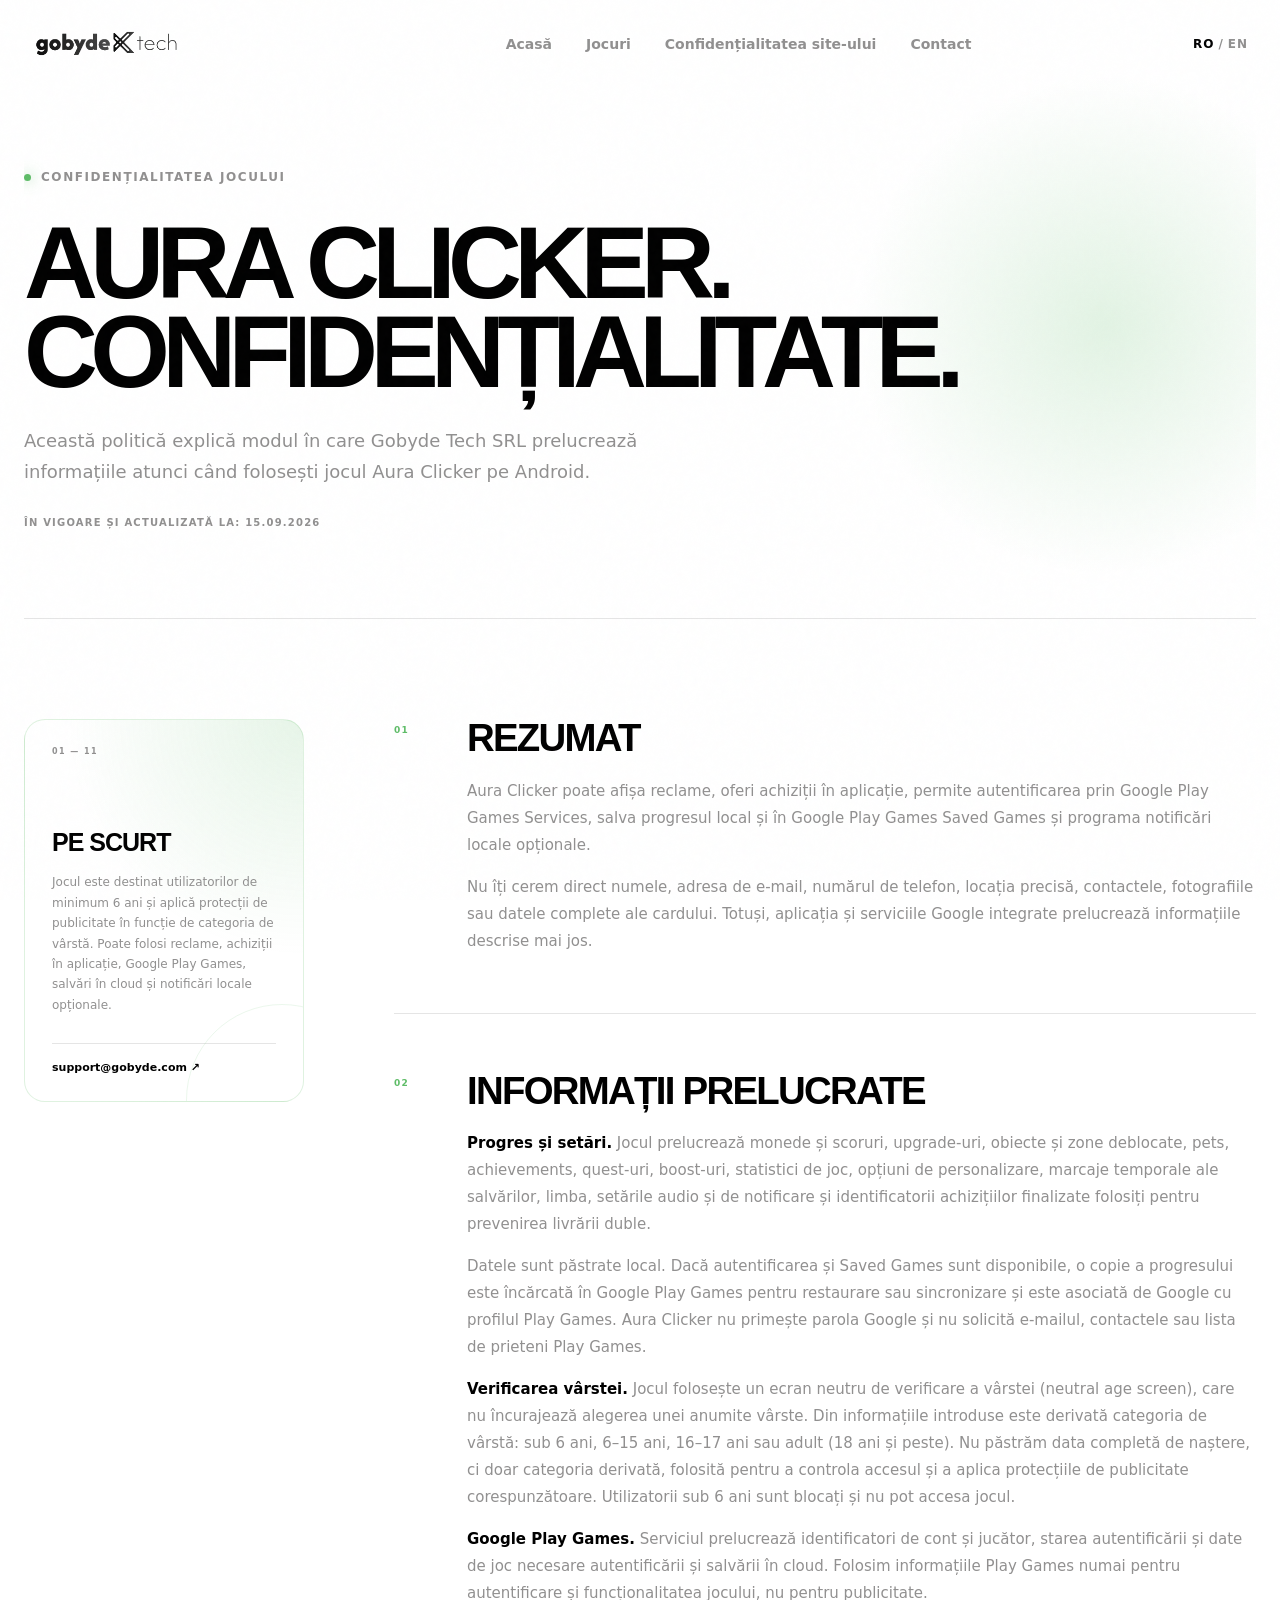
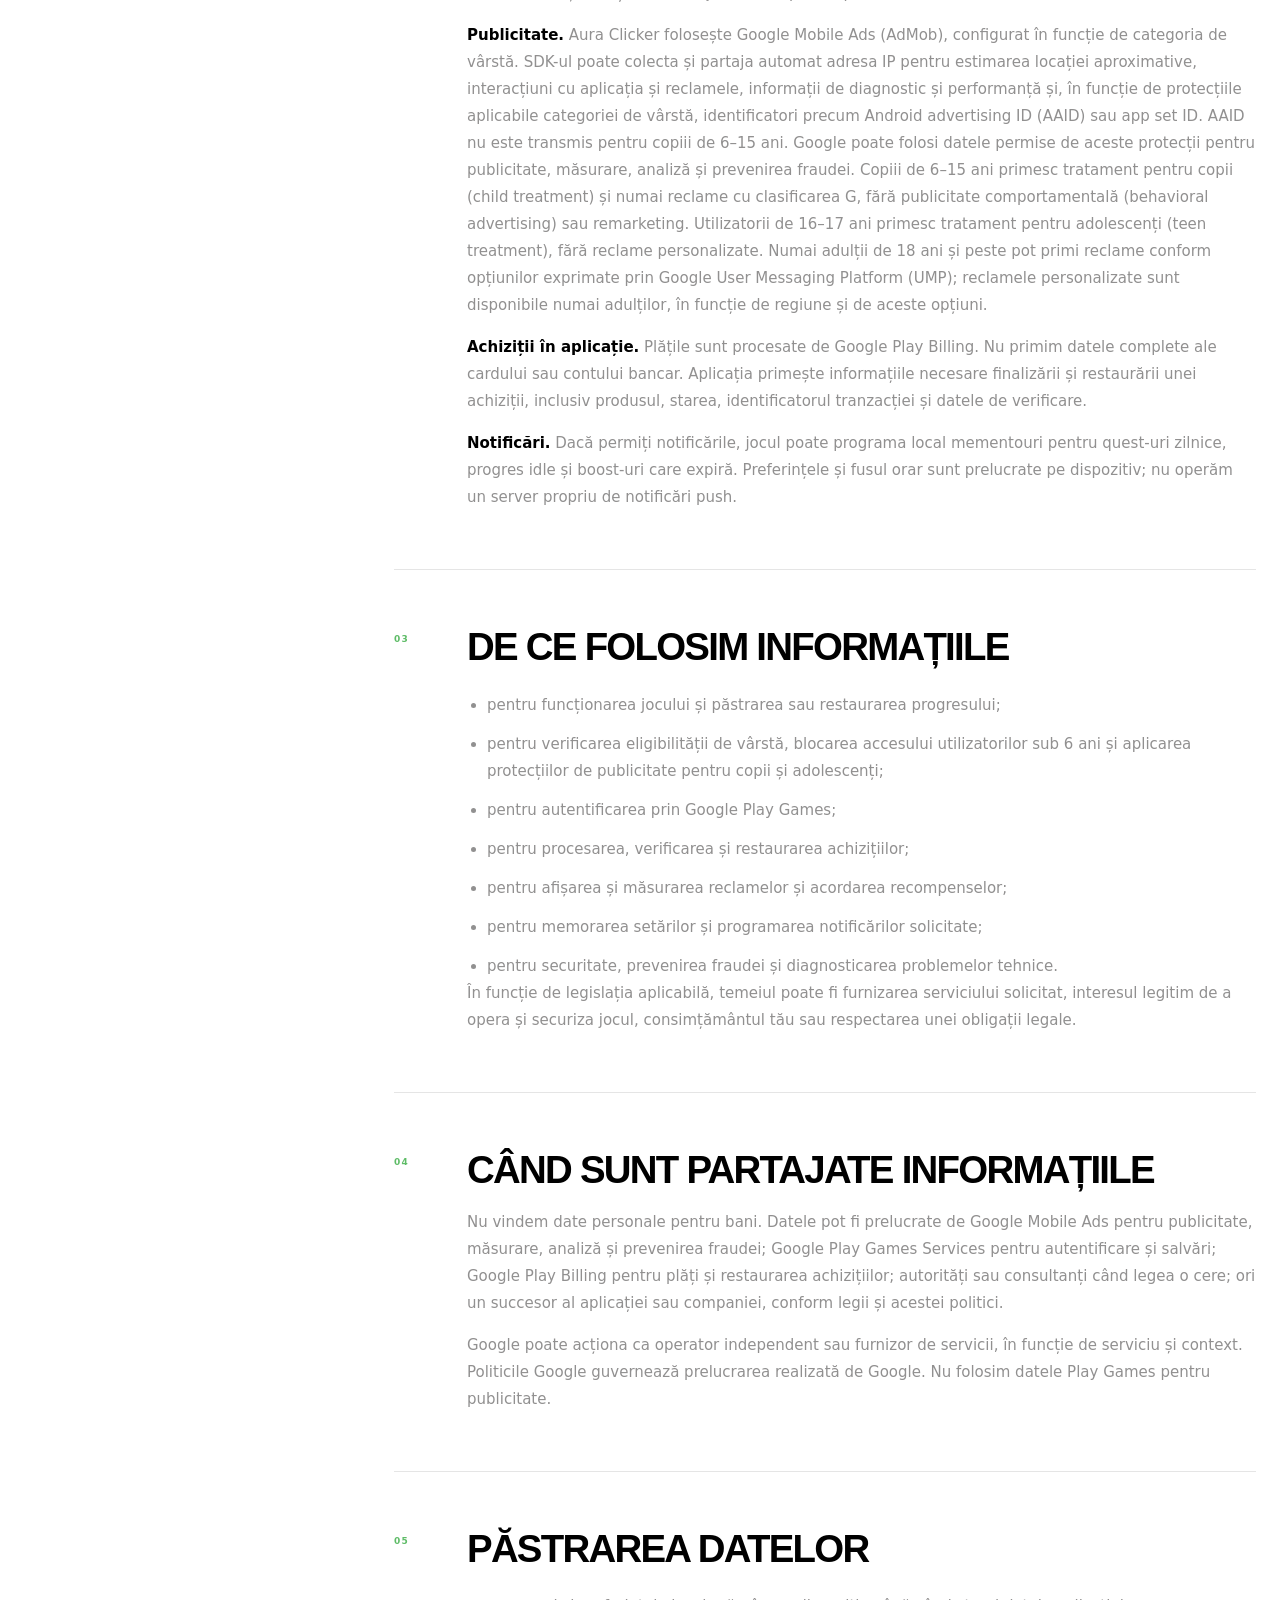
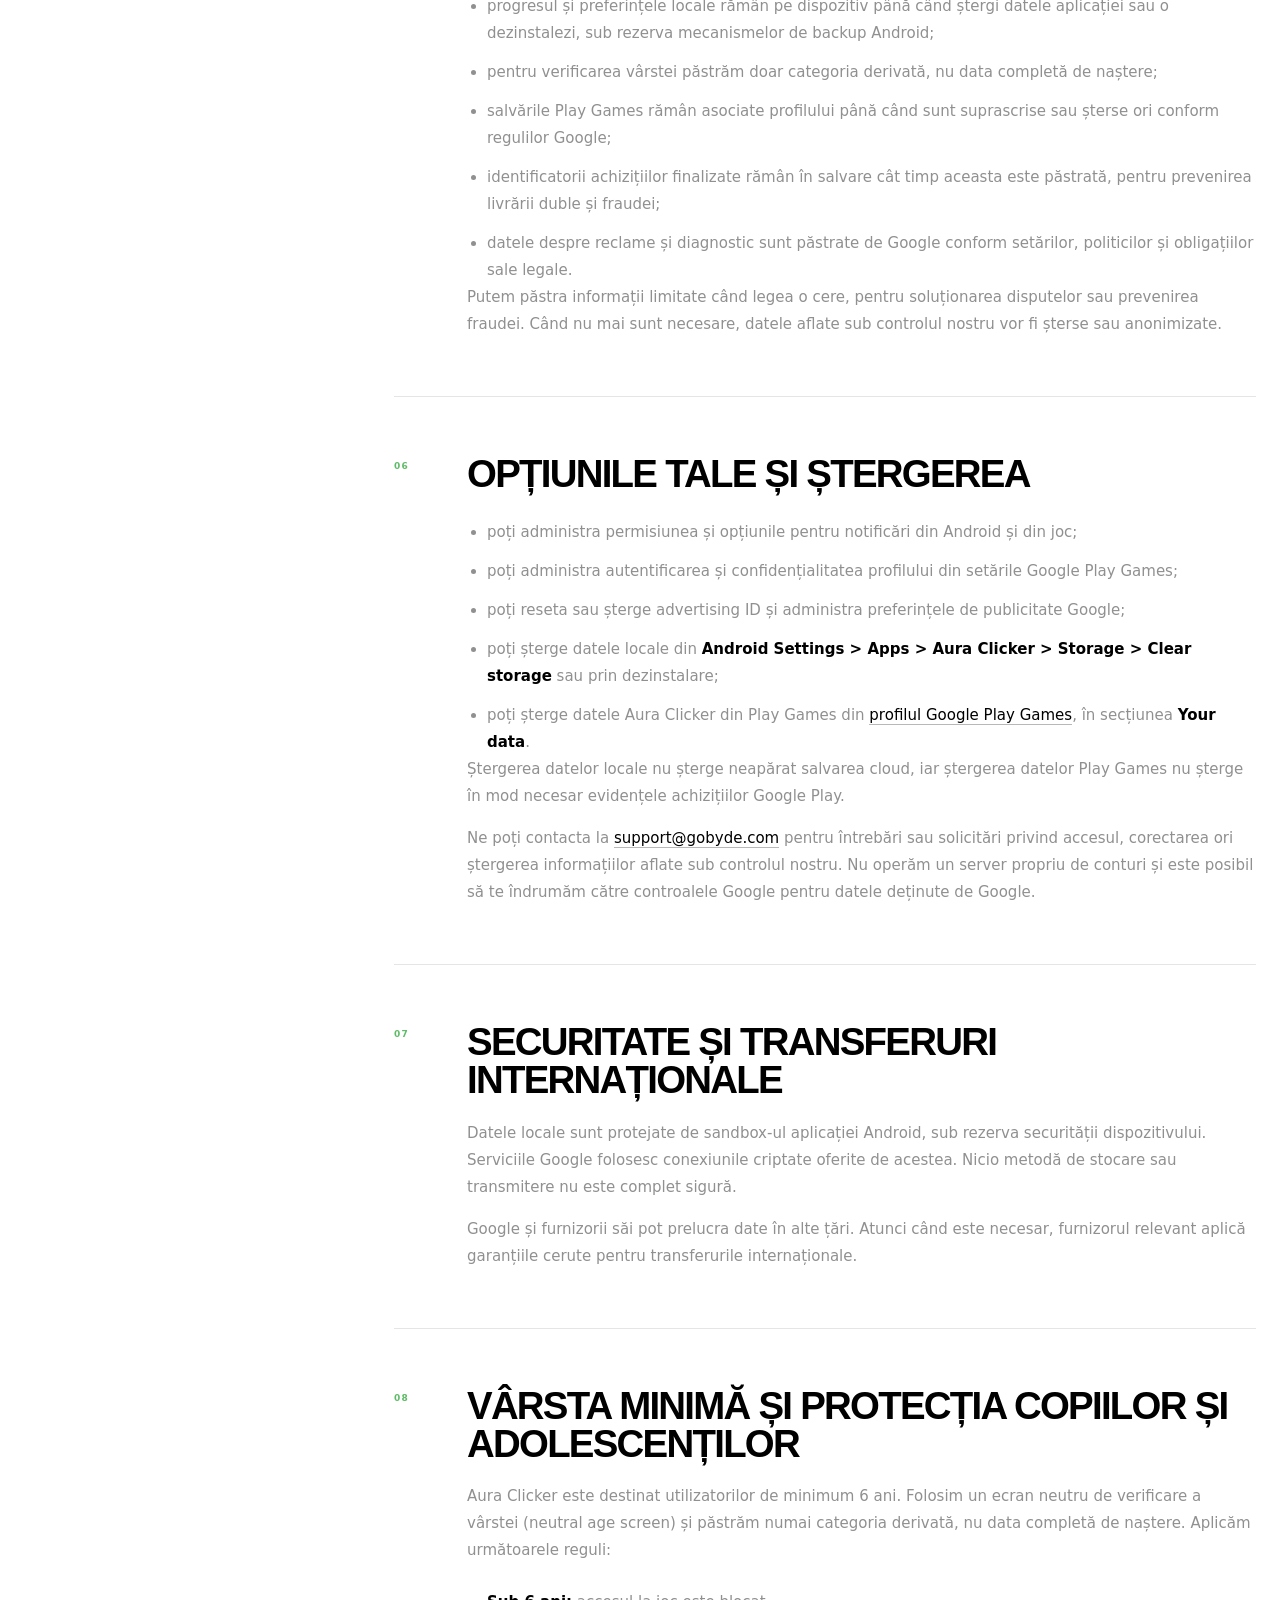
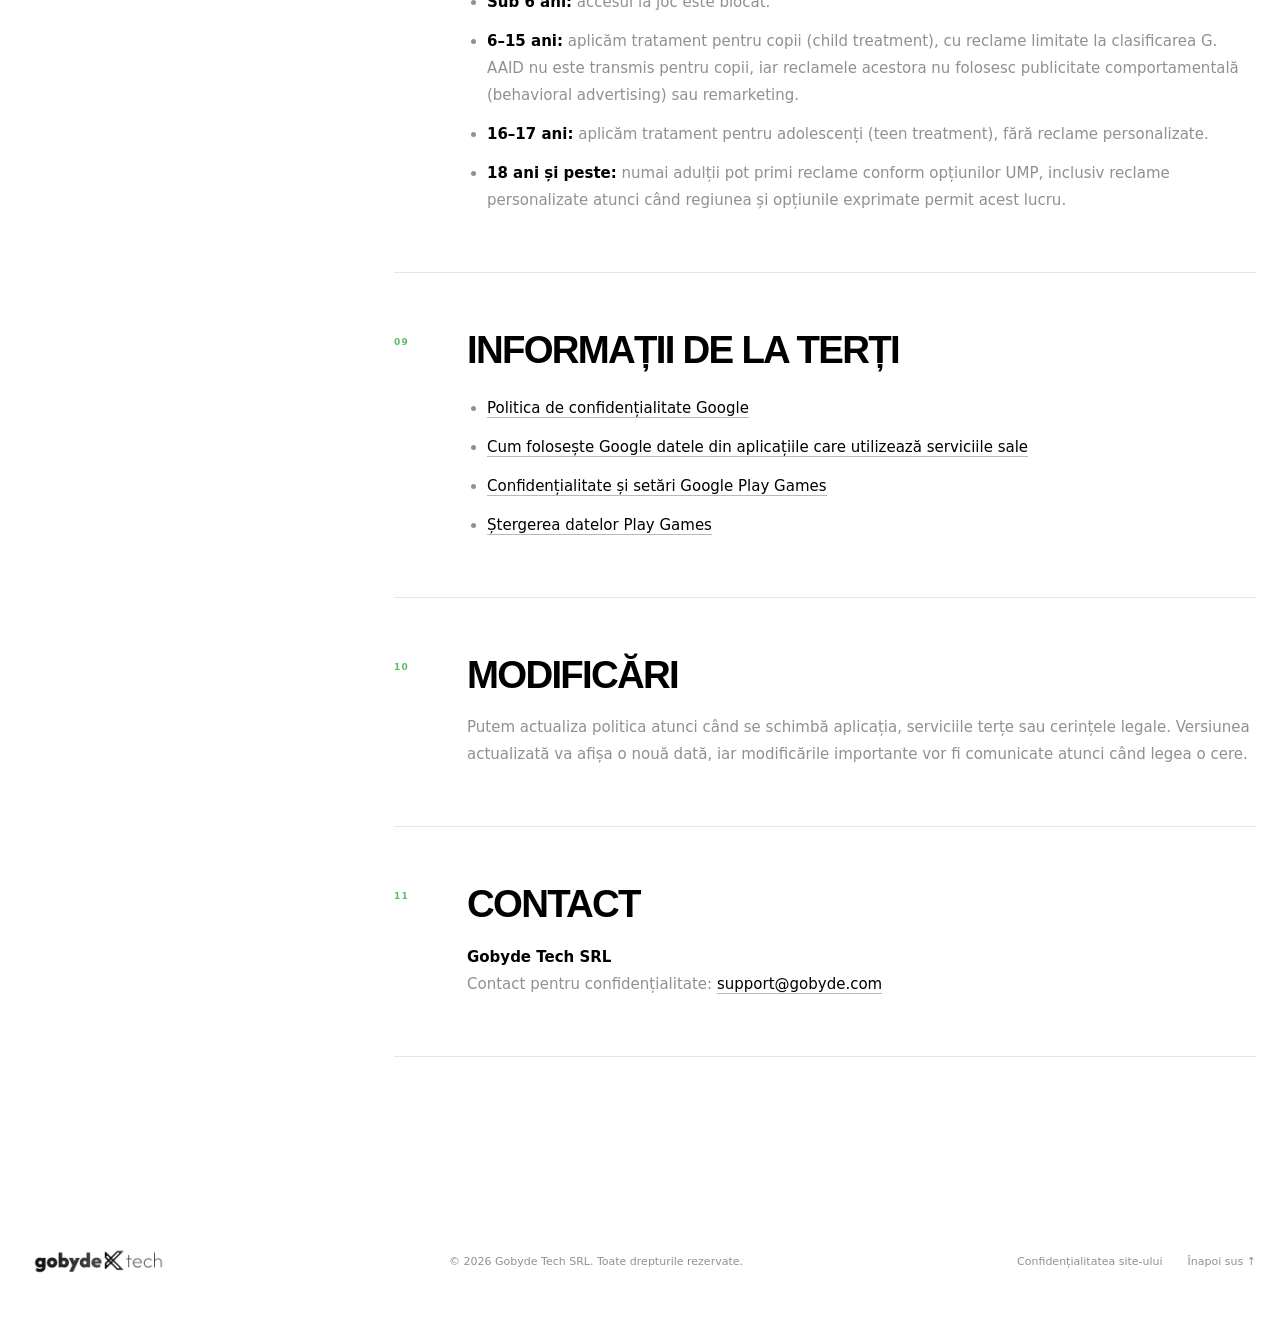
==== commit d423751d: "update aura clicker privacy" ====
--- a/aura-clicker-privacy-policy.html
+++ b/aura-clicker-privacy-policy.html
@@ -68,13 +68,13 @@
           <p class="eyebrow"><span class="status-dot"></span><span>CONFIDENȚIALITATEA JOCULUI</span></p>
           <h1>Aura Clicker.<br />Confidențialitate.</h1>
           <p class="legal-intro">Această politică explică modul în care Gobyde Tech SRL prelucrează informațiile atunci când folosești jocul Aura Clicker pe Android.</p>
-          <p class="legal-updated">În vigoare și actualizată la: 01.09.2026</p>
+          <p class="legal-updated">În vigoare și actualizată la: 15.09.2026</p>
         </div>
         <div class="reveal localized-copy" lang="en">
           <p class="eyebrow"><span class="status-dot"></span><span>GAME PRIVACY</span></p>
           <h1>Aura Clicker.<br />Privacy.</h1>
           <p class="legal-intro">This policy explains how Gobyde Tech SRL handles information when you use the Aura Clicker game on Android.</p>
-          <p class="legal-updated">Effective and last updated: September 1, 2026</p>
+          <p class="legal-updated">Effective and last updated: September 15, 2026</p>
         </div>
       </section>
 
@@ -82,13 +82,13 @@
         <aside class="legal-summary reveal localized-copy" lang="ro" aria-label="Pe scurt">
           <span>01 — 11</span>
           <strong>PE SCURT</strong>
-          <p>Jocul poate folosi reclame, achiziții în aplicație, Google Play Games, salvări în cloud și notificări locale opționale.</p>
+          <p>Jocul este destinat utilizatorilor de minimum 6 ani și aplică protecții de publicitate în funcție de categoria de vârstă. Poate folosi reclame, achiziții în aplicație, Google Play Games, salvări în cloud și notificări locale opționale.</p>
           <a href="mailto:support@gobyde.com">support@gobyde.com ↗</a>
         </aside>
         <aside class="legal-summary reveal localized-copy" lang="en" aria-label="At a glance">
           <span>01 — 11</span>
           <strong>AT A GLANCE</strong>
-          <p>The game may use ads, in-app purchases, Google Play Games, cloud saves, and optional local notifications.</p>
+          <p>The game is intended for users aged 6 and older and applies advertising protections based on age category. It may use ads, in-app purchases, Google Play Games, cloud saves, and optional local notifications.</p>
           <a href="mailto:support@gobyde.com">support@gobyde.com ↗</a>
         </aside>
 
@@ -110,8 +110,9 @@
               <h2>Informații prelucrate</h2>
               <p><strong>Progres și setări.</strong> Jocul prelucrează monede și scoruri, upgrade-uri, obiecte și zone deblocate, pets, achievements, quest-uri, boost-uri, statistici de joc, opțiuni de personalizare, marcaje temporale ale salvărilor, limba, setările audio și de notificare și identificatorii achizițiilor finalizate folosiți pentru prevenirea livrării duble.</p>
               <p>Datele sunt păstrate local. Dacă autentificarea și Saved Games sunt disponibile, o copie a progresului este încărcată în Google Play Games pentru restaurare sau sincronizare și este asociată de Google cu profilul Play Games. Aura Clicker nu primește parola Google și nu solicită e-mailul, contactele sau lista de prieteni Play Games.</p>
+              <p><strong>Verificarea vârstei.</strong> Jocul folosește un ecran neutru de verificare a vârstei (neutral age screen), care nu încurajează alegerea unei anumite vârste. Din informațiile introduse este derivată categoria de vârstă: sub 6 ani, 6–15 ani, 16–17 ani sau adult (18 ani și peste). Nu păstrăm data completă de naștere, ci doar categoria derivată, folosită pentru a controla accesul și a aplica protecțiile de publicitate corespunzătoare. Utilizatorii sub 6 ani sunt blocați și nu pot accesa jocul.</p>
               <p><strong>Google Play Games.</strong> Serviciul prelucrează identificatori de cont și jucător, starea autentificării și date de joc necesare autentificării și salvării în cloud. Folosim informațiile Play Games numai pentru autentificare și funcționalitatea jocului, nu pentru publicitate.</p>
-              <p><strong>Publicitate.</strong> Aura Clicker folosește Google Mobile Ads (AdMob). SDK-ul poate colecta și partaja automat adresa IP pentru estimarea locației aproximative, interacțiuni cu aplicația și reclamele, informații de diagnostic și performanță și identificatori precum Android advertising ID sau app set ID. Google poate folosi aceste date pentru publicitate, măsurare, analiză și prevenirea fraudei. În funcție de regiune și preferințe, reclamele pot fi personalizate sau nepersonalizate.</p>
+              <p><strong>Publicitate.</strong> Aura Clicker folosește Google Mobile Ads (AdMob), configurat în funcție de categoria de vârstă. SDK-ul poate colecta și partaja automat adresa IP pentru estimarea locației aproximative, interacțiuni cu aplicația și reclamele, informații de diagnostic și performanță și, în funcție de protecțiile aplicabile categoriei de vârstă, identificatori precum Android advertising ID (AAID) sau app set ID. AAID nu este transmis pentru copiii de 6–15 ani. Google poate folosi datele permise de aceste protecții pentru publicitate, măsurare, analiză și prevenirea fraudei. Copiii de 6–15 ani primesc tratament pentru copii (child treatment) și numai reclame cu clasificarea G, fără publicitate comportamentală (behavioral advertising) sau remarketing. Utilizatorii de 16–17 ani primesc tratament pentru adolescenți (teen treatment), fără reclame personalizate. Numai adulții de 18 ani și peste pot primi reclame conform opțiunilor exprimate prin Google User Messaging Platform (UMP); reclamele personalizate sunt disponibile numai adulților, în funcție de regiune și de aceste opțiuni.</p>
               <p><strong>Achiziții în aplicație.</strong> Plățile sunt procesate de Google Play Billing. Nu primim datele complete ale cardului sau contului bancar. Aplicația primește informațiile necesare finalizării și restaurării unei achiziții, inclusiv produsul, starea, identificatorul tranzacției și datele de verificare.</p>
               <p><strong>Notificări.</strong> Dacă permiți notificările, jocul poate programa local mementouri pentru quest-uri zilnice, progres idle și boost-uri care expiră. Preferințele și fusul orar sunt prelucrate pe dispozitiv; nu operăm un server propriu de notificări push.</p>
             </div>
@@ -123,6 +124,7 @@
               <h2>De ce folosim informațiile</h2>
               <ul>
                 <li>pentru funcționarea jocului și păstrarea sau restaurarea progresului;</li>
+                <li>pentru verificarea eligibilității de vârstă, blocarea accesului utilizatorilor sub 6 ani și aplicarea protecțiilor de publicitate pentru copii și adolescenți;</li>
                 <li>pentru autentificarea prin Google Play Games;</li>
                 <li>pentru procesarea, verificarea și restaurarea achizițiilor;</li>
                 <li>pentru afișarea și măsurarea reclamelor și acordarea recompenselor;</li>
@@ -148,6 +150,7 @@
               <h2>Păstrarea datelor</h2>
               <ul>
                 <li>progresul și preferințele locale rămân pe dispozitiv până când ștergi datele aplicației sau o dezinstalezi, sub rezerva mecanismelor de backup Android;</li>
+                <li>pentru verificarea vârstei păstrăm doar categoria derivată, nu data completă de naștere;</li>
                 <li>salvările Play Games rămân asociate profilului până când sunt suprascrise sau șterse ori conform regulilor Google;</li>
                 <li>identificatorii achizițiilor finalizate rămân în salvare cât timp aceasta este păstrată, pentru prevenirea livrării duble și fraudei;</li>
                 <li>datele despre reclame și diagnostic sunt păstrate de Google conform setărilor, politicilor și obligațiilor sale legale.</li>
@@ -184,8 +187,14 @@
           <section>
             <span class="legal-index">08</span>
             <div>
-              <h2>Confidențialitatea copiilor</h2>
-              <p>Aura Clicker este destinat utilizatorilor de cel puțin 13 ani și nu se adresează copiilor sub 13 ani. Nu solicităm cu bună știință date personale direct de la copii sub 13 ani. Dacă jocul va fi oferit copiilor într-o anumită regiune, listarea, reclamele, consimțământul și această politică vor fi actualizate conform Google Play Families Policy și legislației aplicabile.</p>
+              <h2>Vârsta minimă și protecția copiilor și adolescenților</h2>
+              <p>Aura Clicker este destinat utilizatorilor de minimum 6 ani. Folosim un ecran neutru de verificare a vârstei (neutral age screen) și păstrăm numai categoria derivată, nu data completă de naștere. Aplicăm următoarele reguli:</p>
+              <ul>
+                <li><strong>Sub 6 ani:</strong> accesul la joc este blocat.</li>
+                <li><strong>6–15 ani:</strong> aplicăm tratament pentru copii (child treatment), cu reclame limitate la clasificarea G. AAID nu este transmis pentru copii, iar reclamele acestora nu folosesc publicitate comportamentală (behavioral advertising) sau remarketing.</li>
+                <li><strong>16–17 ani:</strong> aplicăm tratament pentru adolescenți (teen treatment), fără reclame personalizate.</li>
+                <li><strong>18 ani și peste:</strong> numai adulții pot primi reclame conform opțiunilor UMP, inclusiv reclame personalizate atunci când regiunea și opțiunile exprimate permit acest lucru.</li>
+              </ul>
             </div>
           </section>
 
@@ -235,8 +244,9 @@
               <h2>Information processed</h2>
               <p><strong>Progress and settings.</strong> The game processes currencies and scores, upgrades, unlocked items and zones, pets, achievements, quests, boosts, gameplay statistics, customization choices, save timestamps, language, audio and notification settings, and completed-purchase identifiers used to prevent duplicate delivery.</p>
               <p>This data is stored locally. If sign-in and Saved Games are available, a copy of progress is uploaded to Google Play Games for restoration or synchronization and associated by Google with your Play Games profile. Aura Clicker does not receive your Google password or request your email, contacts, or Play Games friends list.</p>
+              <p><strong>Age screening.</strong> The game uses a neutral age screen that does not encourage users to select a particular age. The information entered is used to derive an age category: under 6, ages 6–15, ages 16–17, or adult (18 and older). We do not retain the full date of birth, only the derived category, which is used to control access and apply the appropriate advertising protections. Users under 6 are blocked from accessing the game.</p>
               <p><strong>Google Play Games.</strong> The service processes account and player identifiers, authentication status, and gameplay data needed for sign-in and cloud saving. We use Play Games information only for authentication and game functionality, not for advertising.</p>
-              <p><strong>Advertising.</strong> Aura Clicker uses Google Mobile Ads (AdMob). The SDK may automatically collect and share an IP address to estimate approximate location, app and ad interactions, diagnostic and performance information, and identifiers such as the Android advertising ID or app set ID. Google may use this information for advertising, measurement, analytics, and fraud prevention. Ads may be personalized or non-personalized depending on your region and choices.</p>
+              <p><strong>Advertising.</strong> Aura Clicker uses Google Mobile Ads (AdMob), configured according to age category. The SDK may automatically collect and share an IP address to estimate approximate location, app and ad interactions, diagnostic and performance information, and, subject to the protections for the relevant age category, identifiers such as the Android advertising ID (AAID) or app set ID. AAID is not transmitted for children aged 6–15. Google may use data permitted by these protections for advertising, measurement, analytics, and fraud prevention. Children aged 6–15 receive child treatment and only G-rated ads, with no behavioral advertising or remarketing. Users aged 16–17 receive teen treatment, with no personalized ads. Only adults aged 18 and older may receive ads according to their choices through Google User Messaging Platform (UMP); personalized ads are available only to adults, depending on their region and those choices.</p>
               <p><strong>In-app purchases.</strong> Payments are processed by Google Play Billing. We do not receive full card or bank-account details. The app receives information needed to complete and restore a purchase, including product, status, transaction identifier, and verification data.</p>
               <p><strong>Notifications.</strong> If you allow notifications, the game may schedule local reminders for daily quests, idle progress, and expiring boosts. Preferences and timezone are processed on your device; we do not operate our own remote push-notification server.</p>
             </div>
@@ -248,6 +258,7 @@
               <h2>Why information is used</h2>
               <ul>
                 <li>to operate the game and preserve or restore progress;</li>
+                <li>to check age eligibility, block access for users under 6, and apply advertising protections for children and teens;</li>
                 <li>to authenticate through Google Play Games;</li>
                 <li>to process, verify, and restore purchases;</li>
                 <li>to display and measure ads and provide ad-based rewards;</li>
@@ -273,6 +284,7 @@
               <h2>Data retention</h2>
               <ul>
                 <li>local progress and preferences remain on the device until app data is cleared or the app is uninstalled, subject to Android backup behavior;</li>
+                <li>for age screening, we retain only the derived age category, not the full date of birth;</li>
                 <li>Play Games saves remain associated with the profile until overwritten or deleted, or as otherwise provided by Google's rules;</li>
                 <li>completed-purchase identifiers remain in the save while it is retained to prevent duplicate delivery and fraud;</li>
                 <li>advertising and diagnostic data is retained by Google according to its settings, policies, and legal obligations.</li>
@@ -309,8 +321,14 @@
           <section>
             <span class="legal-index">08</span>
             <div>
-              <h2>Children's privacy</h2>
-              <p>Aura Clicker is intended for users aged 13 and older and is not directed to children under 13. We do not knowingly request personal information directly from children under 13. If the game is offered to children in a region, its listing, advertising, consent flow, and this policy will be updated to comply with the Google Play Families Policy and applicable law.</p>
+              <h2>Minimum age and protections for children and teens</h2>
+              <p>Aura Clicker is intended for users aged 6 and older. We use a neutral age screen and retain only the derived age category, not the full date of birth. The following rules apply:</p>
+              <ul>
+                <li><strong>Under 6:</strong> access to the game is blocked.</li>
+                <li><strong>Ages 6–15:</strong> we apply child treatment, with ads limited to the G content rating. AAID is not transmitted for children, and their ads do not use behavioral advertising or remarketing.</li>
+                <li><strong>Ages 16–17:</strong> we apply teen treatment, with no personalized ads.</li>
+                <li><strong>18 and older:</strong> only adults may receive ads according to their UMP choices, including personalized ads when their region and choices allow them.</li>
+              </ul>
             </div>
           </section>
 
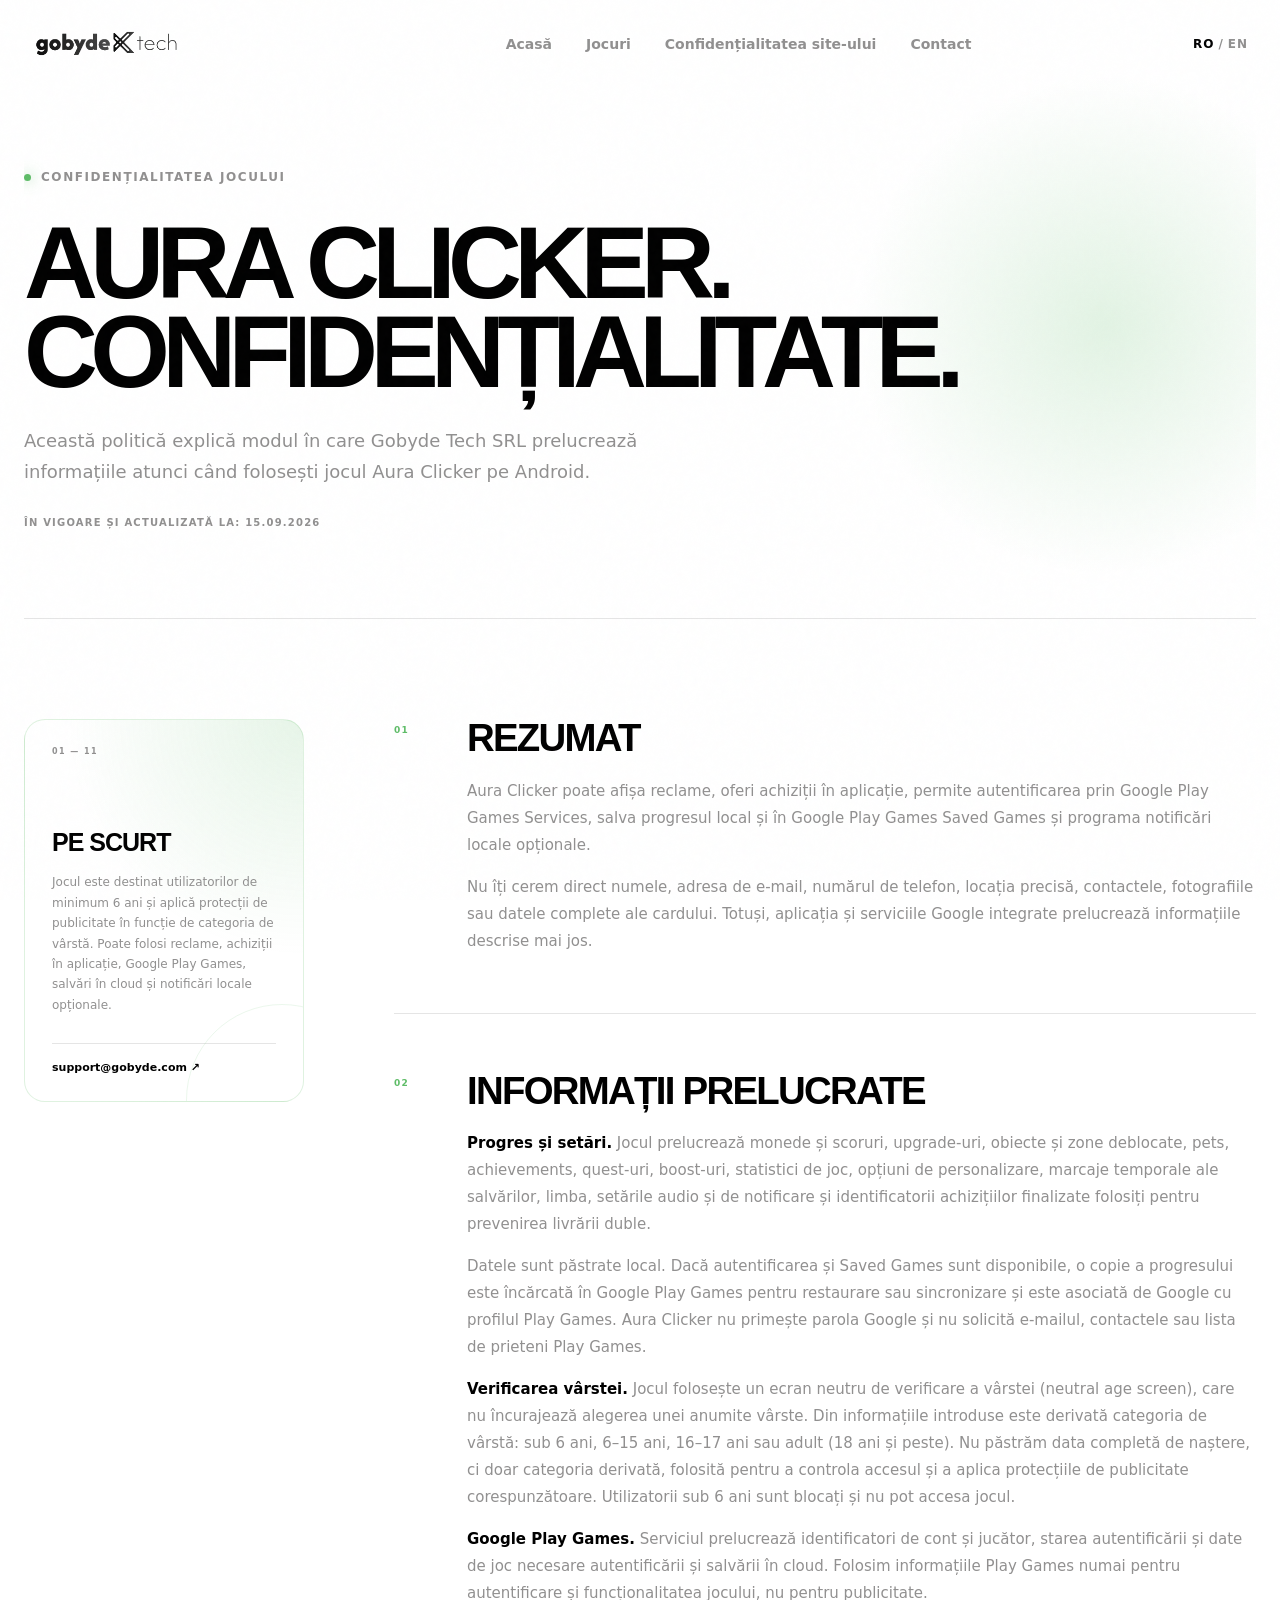
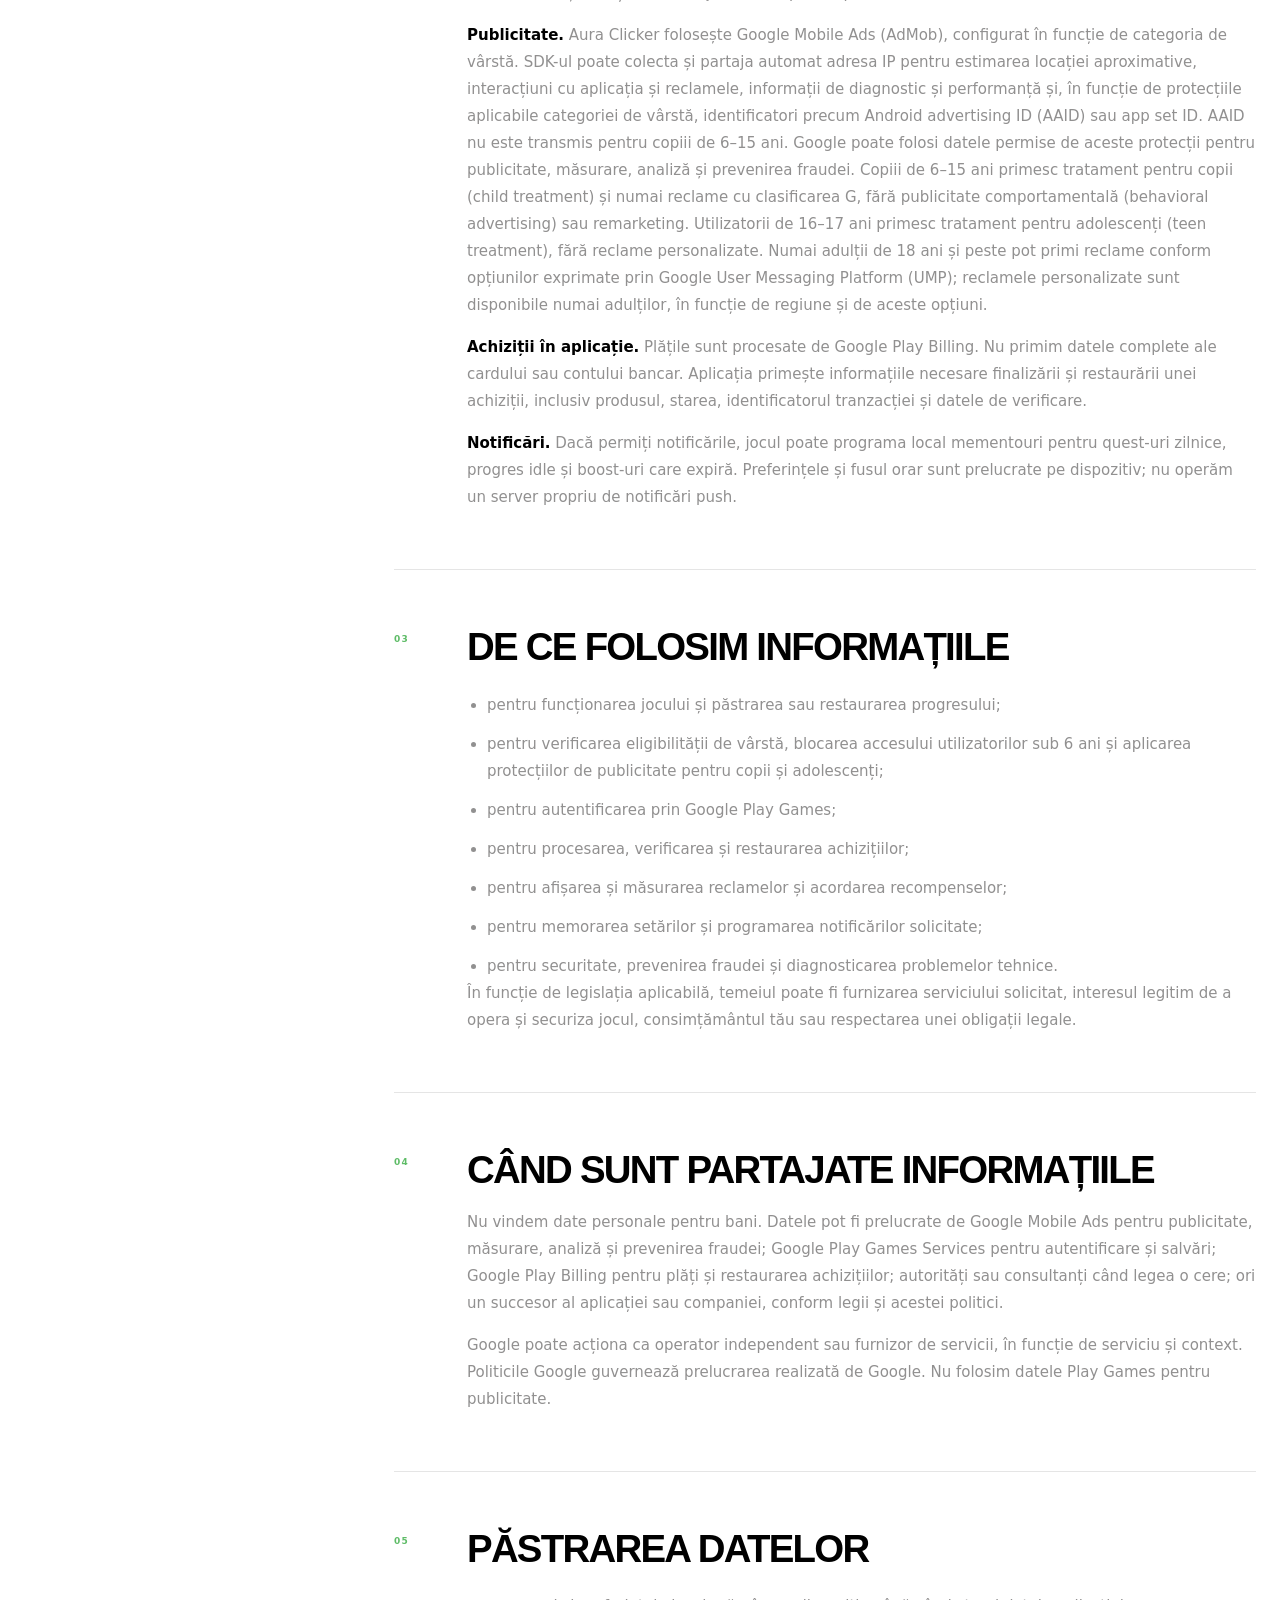
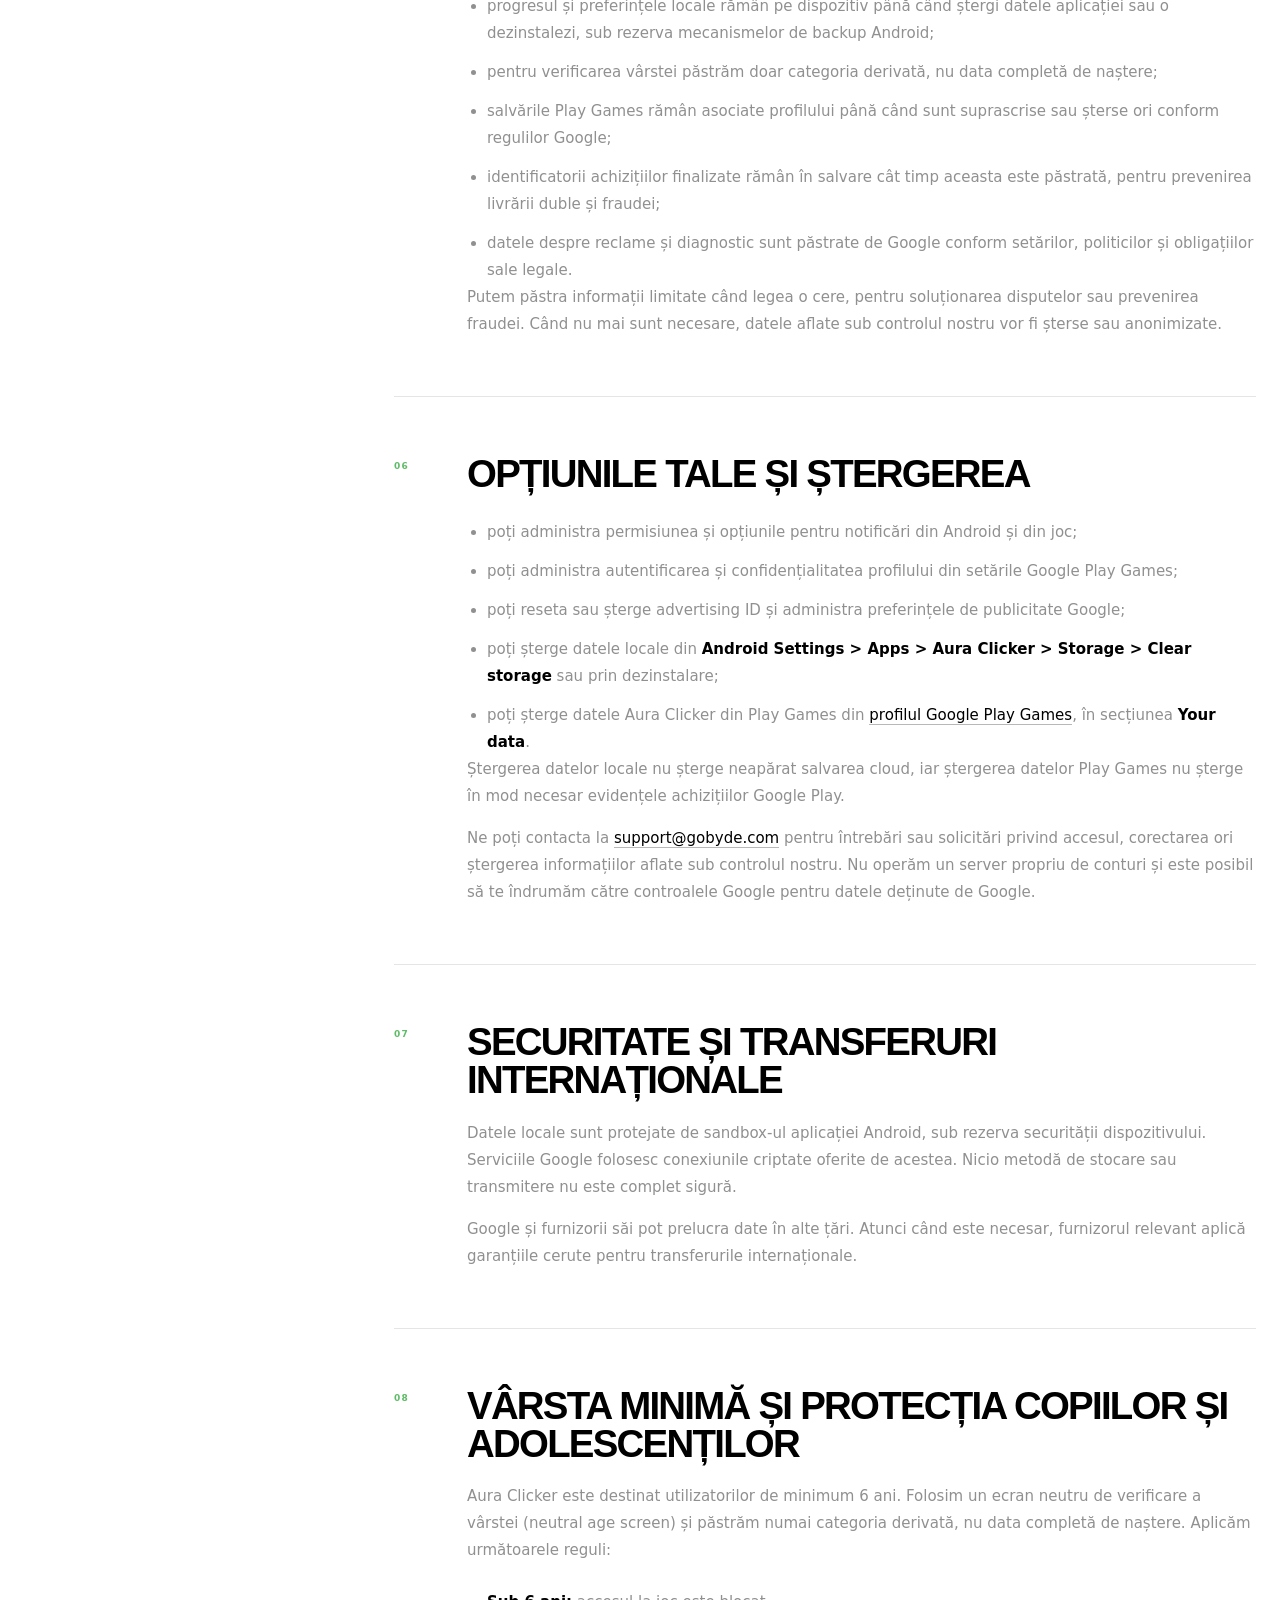
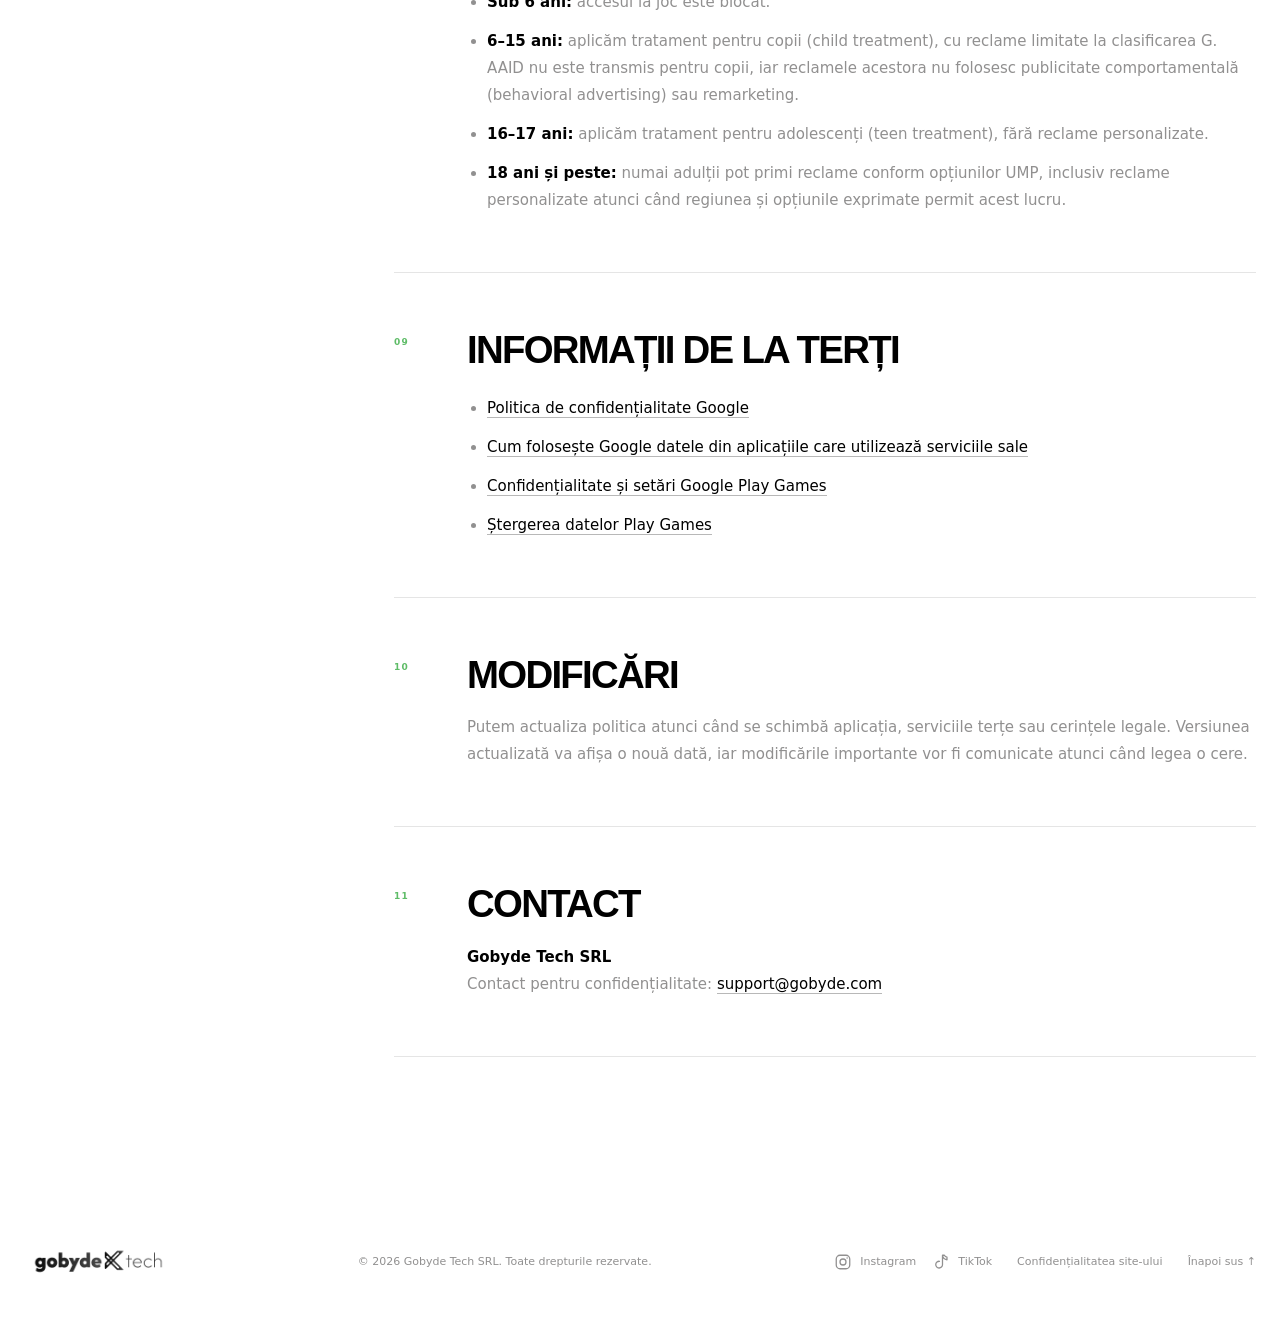
==== commit 891fa131: "add instagram and tiktok links" ====
--- a/aura-clicker-privacy-policy.html
+++ b/aura-clicker-privacy-policy.html
@@ -18,8 +18,8 @@
     <meta property="og:type" content="website" />
     <title>Politica de confidențialitate Aura Clicker</title>
     <link rel="icon" href="assets/gobyde-logo.png?v=20260811-3" type="image/png" />
-    <link rel="stylesheet" href="styles.css?v=20260901-1" />
-    <script src="script.js?v=20260901-1" defer></script>
+    <link rel="stylesheet" href="styles.css?v=20260918-1" />
+    <script src="script.js?v=20260918-1" defer></script>
   </head>
   <body class="legal-page" data-page="aura-clicker-privacy-policy">
     <a class="skip-link" href="#main" data-i18n="skip">Sari la conținut</a>
@@ -372,6 +372,10 @@
       </a>
       <p>© <span data-year></span> Gobyde Tech SRL. <span data-i18n="rights">Toate drepturile rezervate.</span></p>
       <div class="footer-links">
+        <div class="social-links footer-social">
+          <a class="social-link" href="https://www.instagram.com/gobyde_tech/" target="_blank" rel="noopener noreferrer"><svg viewBox="0 0 24 24" aria-hidden="true"><rect x="3" y="3" width="18" height="18" rx="5" /><circle cx="12" cy="12" r="4" /><circle cx="17.5" cy="6.5" r="1" fill="currentColor" stroke="none" /></svg><span>Instagram</span></a>
+          <a class="social-link" href="https://www.tiktok.com/@gobydetech" target="_blank" rel="noopener noreferrer"><svg viewBox="0 0 24 24" aria-hidden="true"><path d="M14 3v12.5a4.5 4.5 0 1 1-4-4.47M14 3c.5 3.5 2.5 5.5 6 6V5.5C18 5.2 17 4 16.5 3Z" /></svg><span>TikTok</span></a>
+        </div>
         <a href="privacy-policy.html" data-i18n="websitePrivacyLink">Confidențialitatea site-ului</a>
         <a href="#top" class="back-top"><span data-i18n="backTop">Înapoi sus</span> ↑</a>
       </div>
--- a/styles.css
+++ b/styles.css
@@ -252,6 +252,20 @@
 
 .site-footer { width: min(calc(100% - 48px), var(--max)); min-height: 150px; margin: 0 auto; display: flex; align-items: center; justify-content: space-between; color: #919090; font-size: 11px; }.site-footer .brand { color: #000000; }.site-footer .brand-logo { width: 151px; height: 36px; }.site-footer .brand-logo img { top: -75px; left: -18px; width: 185px; }.site-footer p { margin: 0; }.back-top { transition: color 180ms ease; }.back-top:hover { color: #000000; }
 .footer-links { display: flex; align-items: center; gap: 25px; }.footer-links a { transition: color 180ms ease; }.footer-links a:hover, .footer-links a[aria-current="page"] { color: #000000; }
+
+/* Social profiles */
+.contact .contact-card { padding: 55px 24px; }
+.contact-social { position: relative; z-index: 2; margin-top: 32px; }
+.contact-social p { margin-bottom: 14px; color: #626262; font-size: 13px; }
+.social-links { display: flex; flex-wrap: wrap; align-items: center; justify-content: center; gap: 12px; }
+.social-link { display: inline-flex; align-items: center; justify-content: center; gap: 8px; min-height: 44px; white-space: nowrap; }
+.social-link svg { width: 18px; height: 18px; flex-shrink: 0; fill: none; stroke: currentColor; stroke-width: 1.7; stroke-linecap: round; stroke-linejoin: round; }
+.contact-social .social-link { padding: 10px 18px; border: 1px solid var(--line); border-radius: 99px; background: rgba(255,255,255,.7); color: #333333; font-size: 13px; font-weight: 700; transition: border-color 180ms ease, background 180ms ease; }
+.contact-social .social-link:hover { border-color: var(--purple); background: rgba(94,188,103,.1); }
+.social-link:focus-visible { outline: 2px solid #32813a; outline-offset: 4px; }
+.site-footer { flex-wrap: wrap; gap: 24px; padding: 35px 0; }
+.footer-links { flex-wrap: wrap; gap: 12px 25px; }
+.footer-social { gap: 16px; }
 
 /* Privacy policy */
 .legal-main { width: min(calc(100% - 48px), var(--max)); margin: 0 auto; }
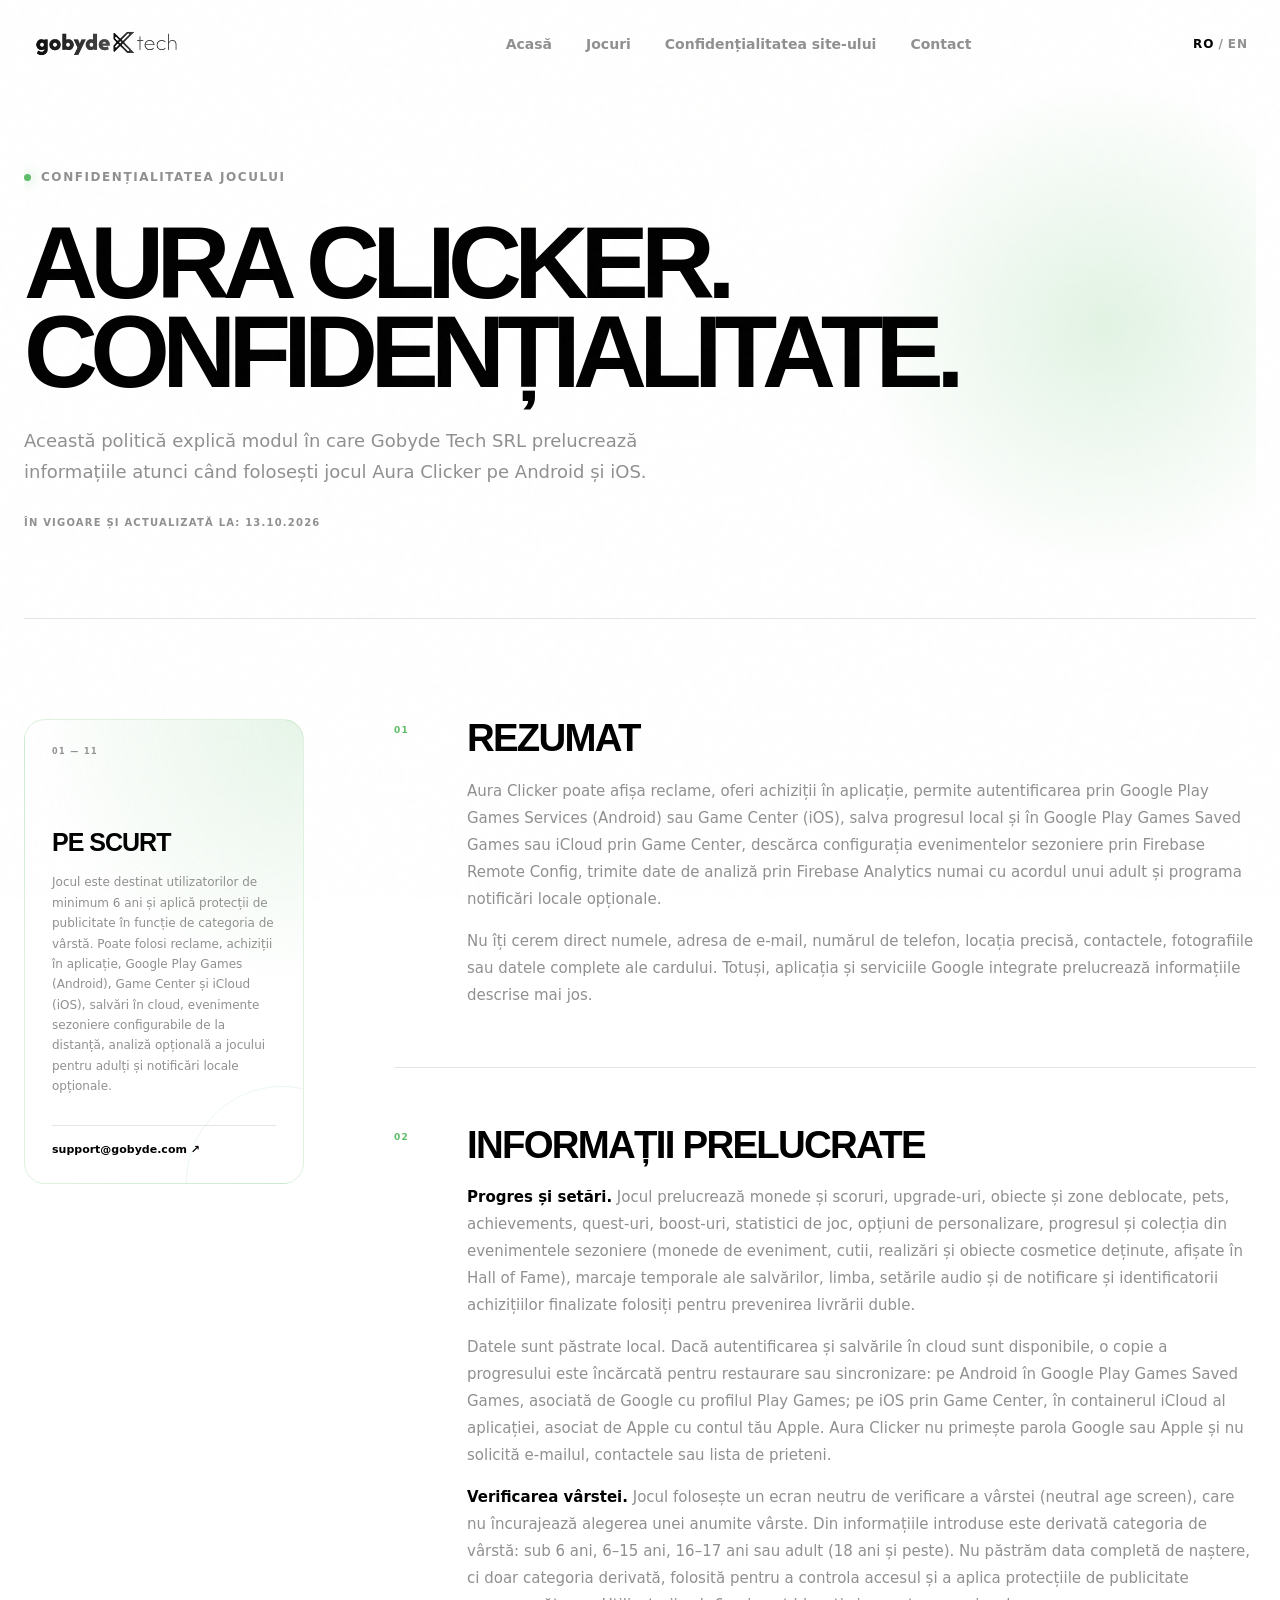
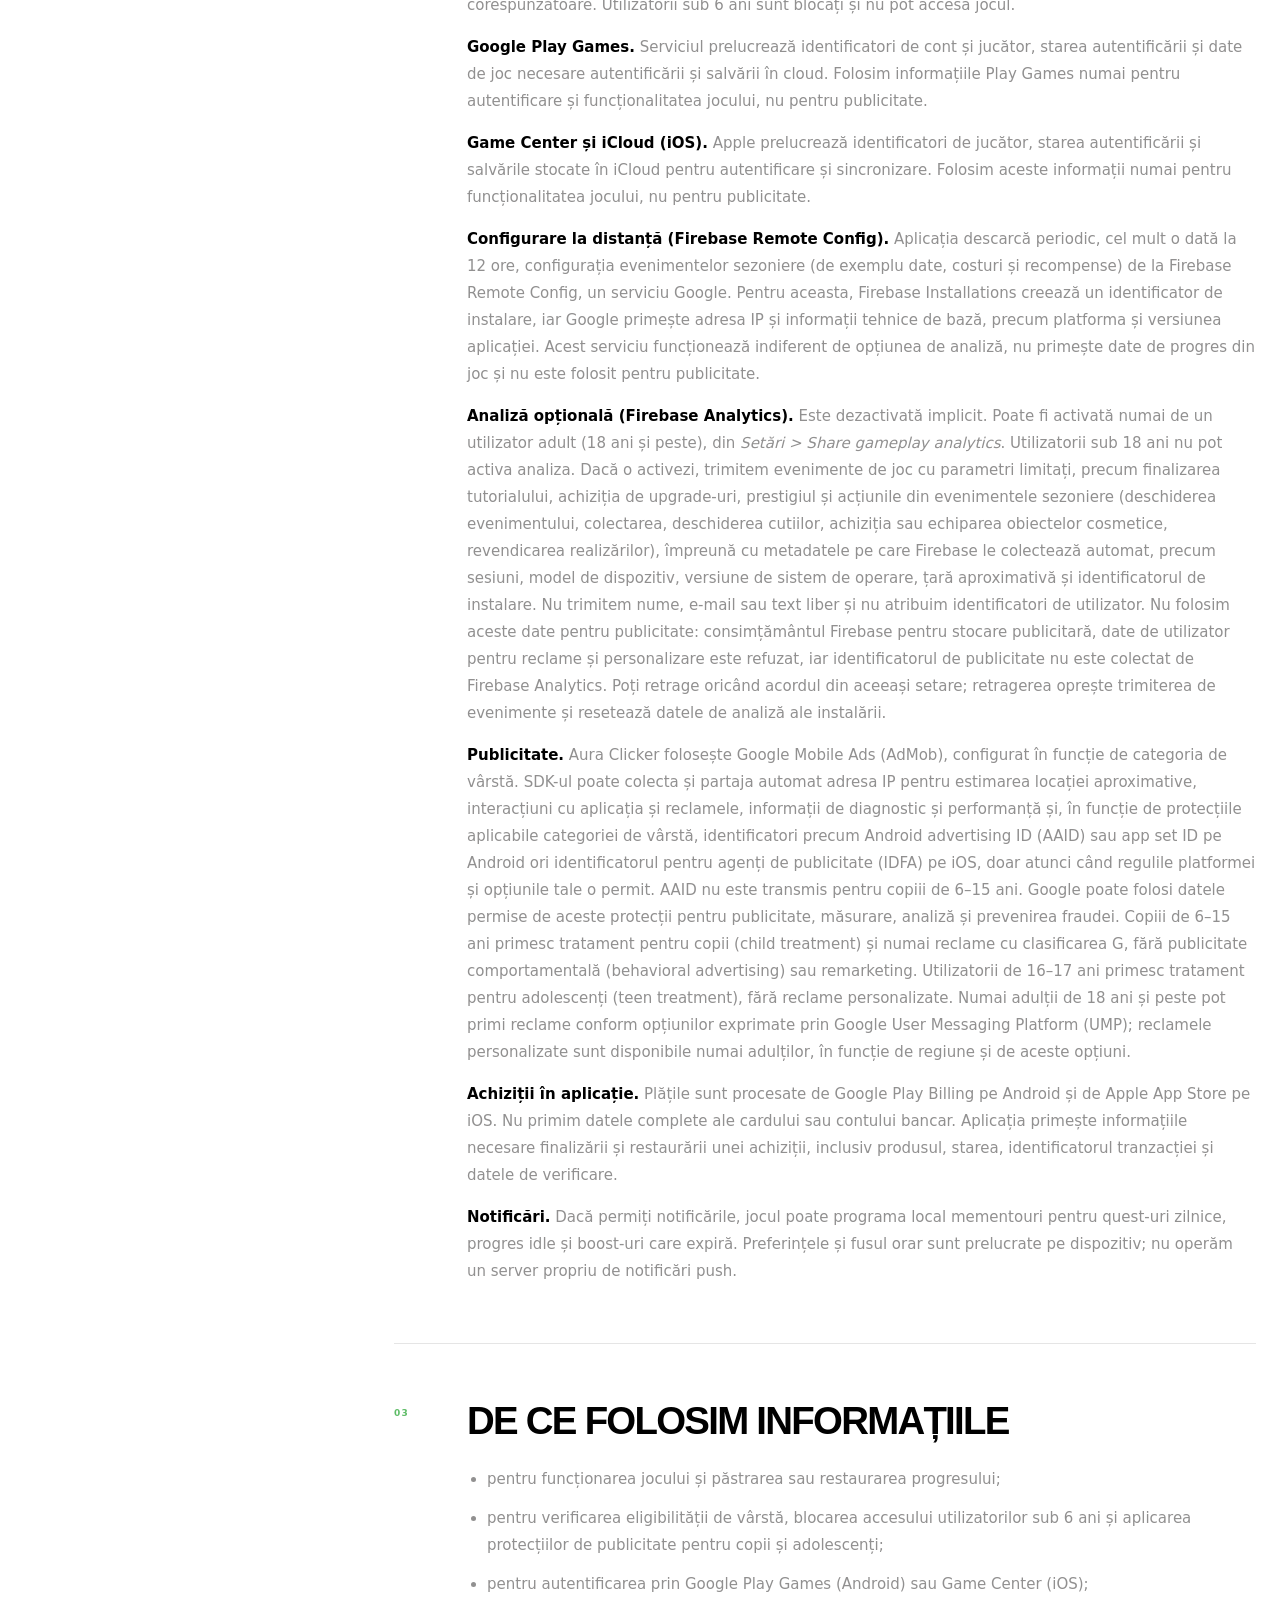
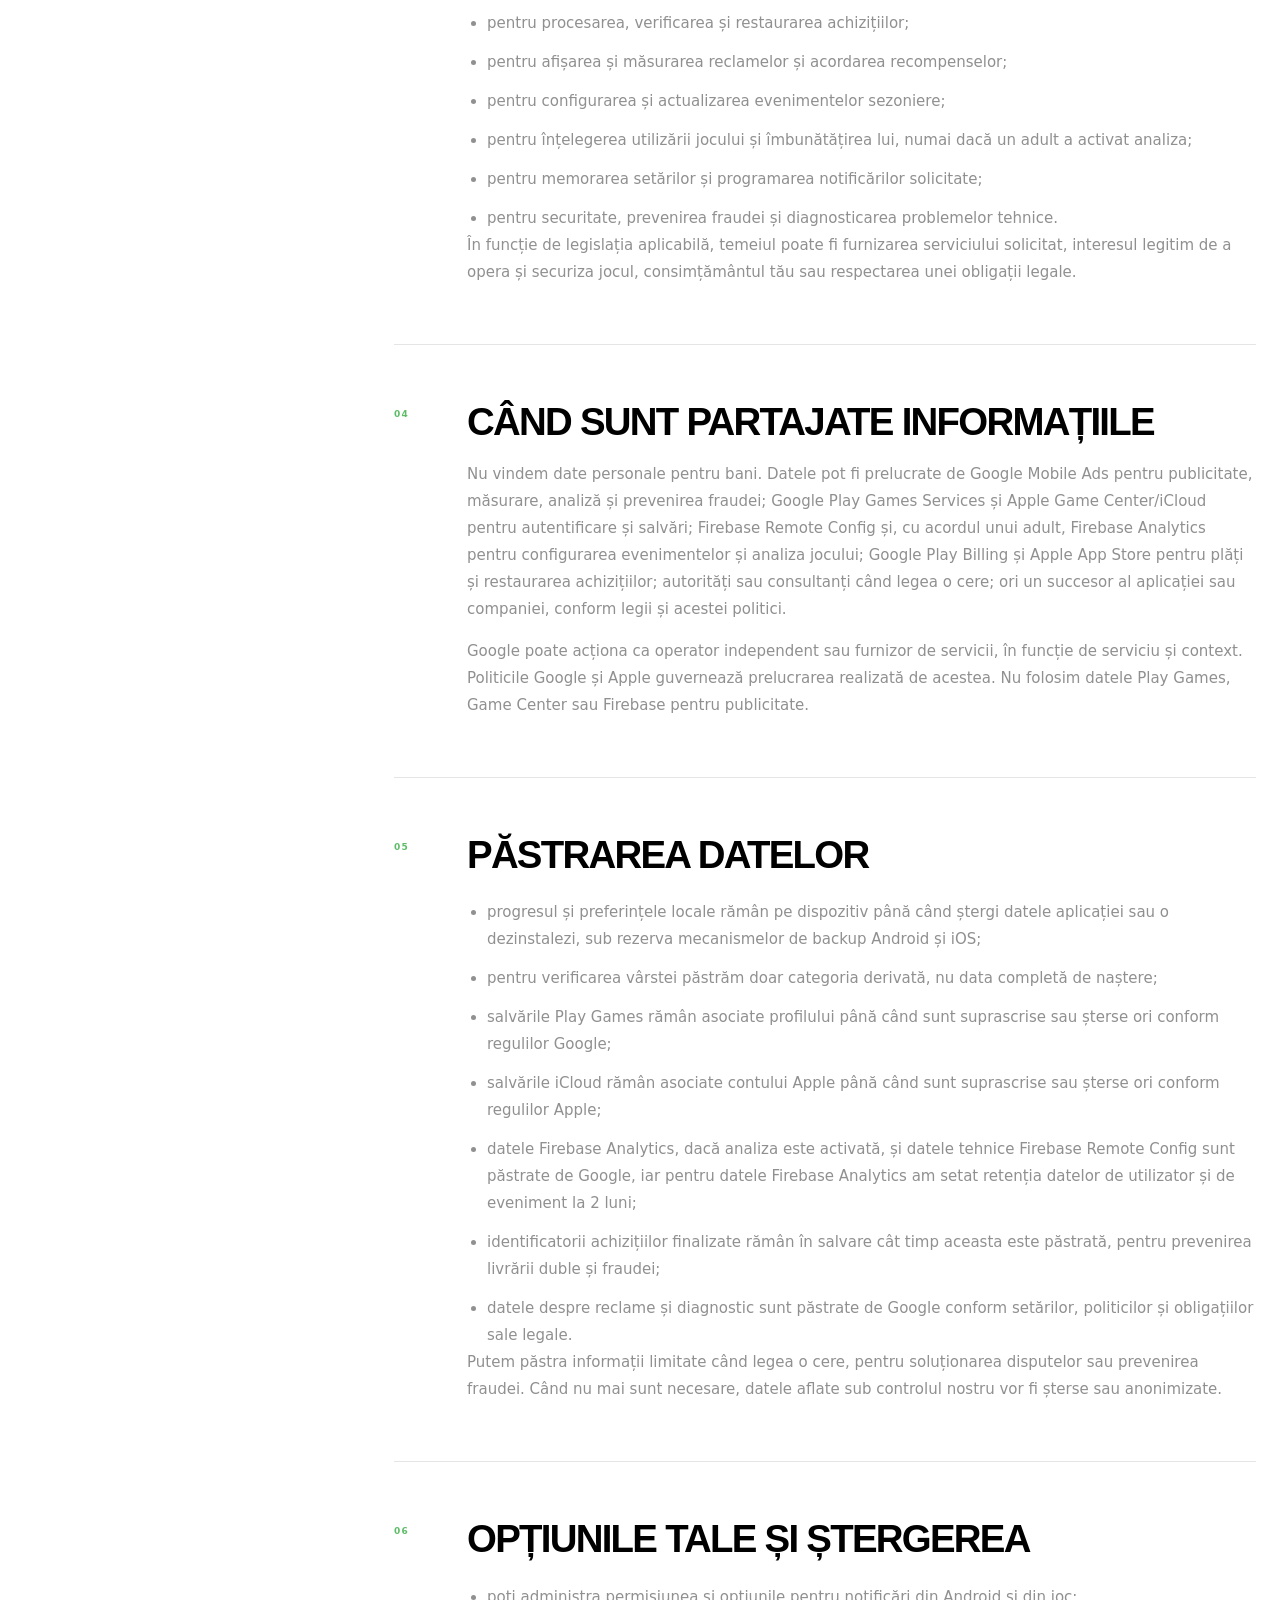
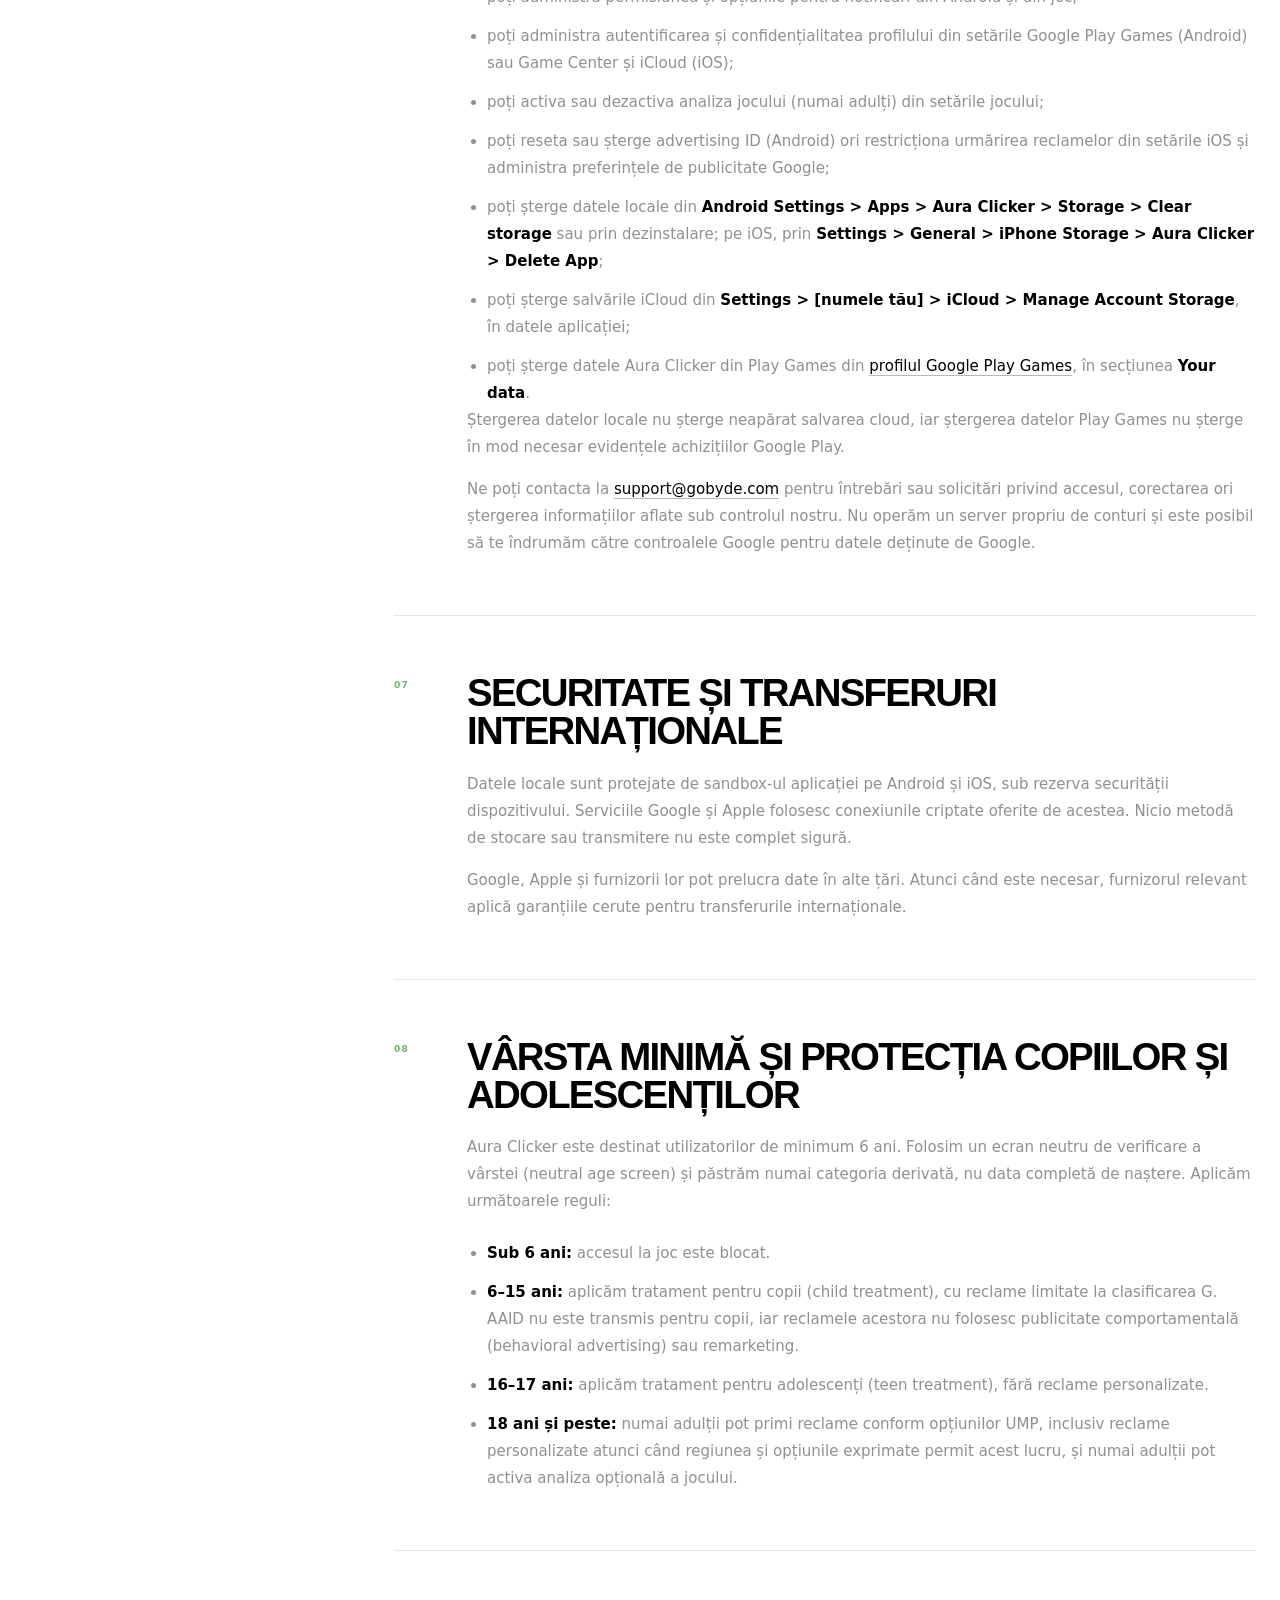
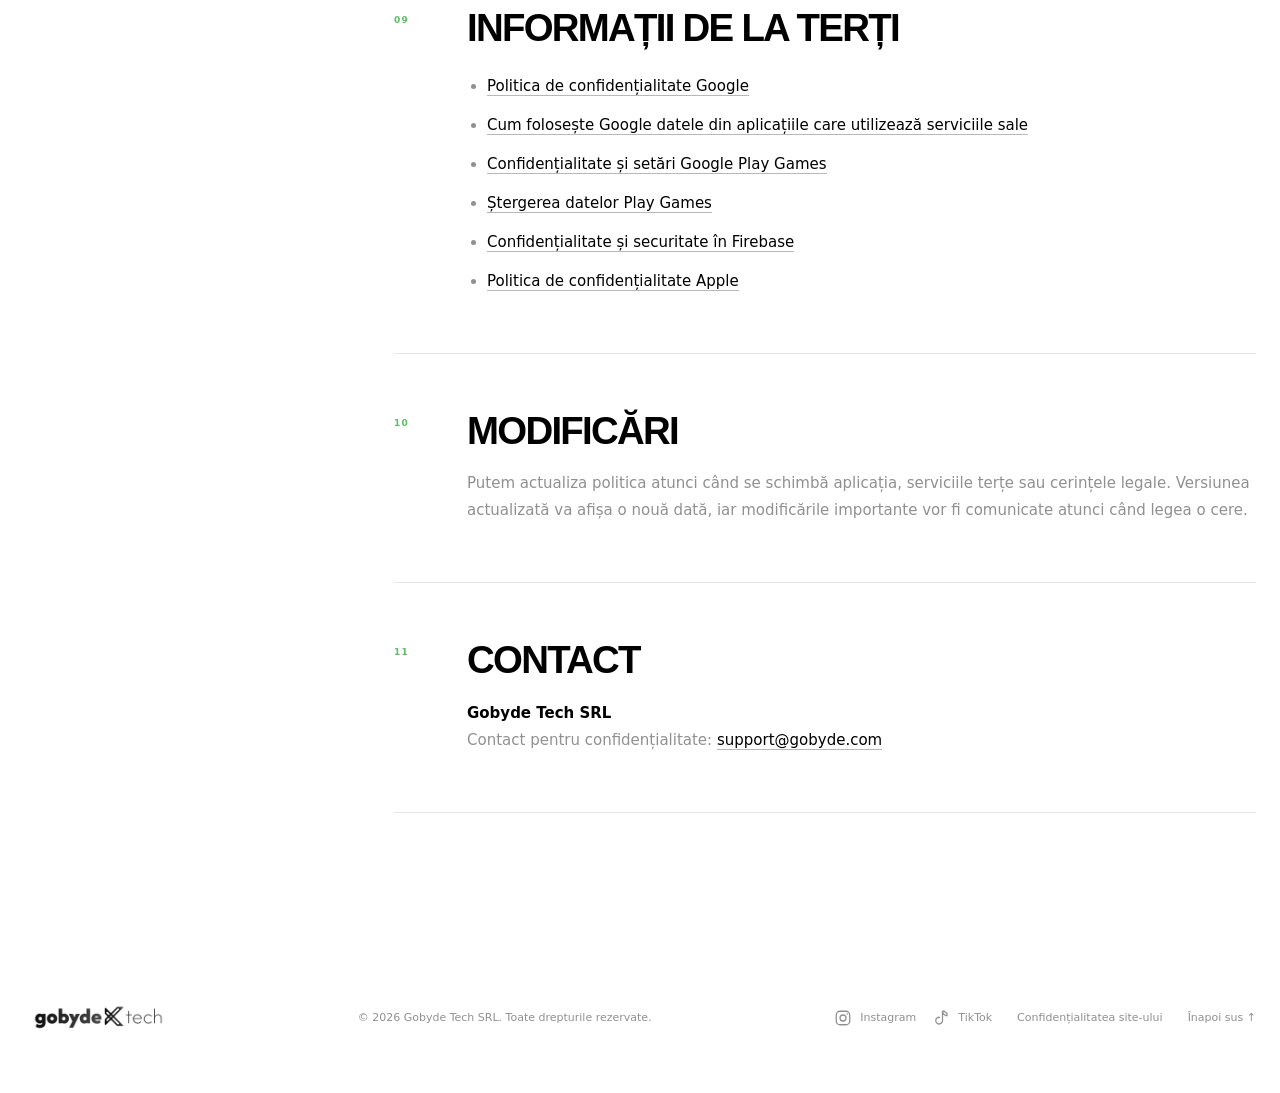
==== commit d2fa6f5e: "update privacy polocy" ====
--- a/aura-clicker-privacy-policy.html
+++ b/aura-clicker-privacy-policy.html
@@ -67,14 +67,14 @@
         <div class="reveal localized-copy" lang="ro">
           <p class="eyebrow"><span class="status-dot"></span><span>CONFIDENȚIALITATEA JOCULUI</span></p>
           <h1>Aura Clicker.<br />Confidențialitate.</h1>
-          <p class="legal-intro">Această politică explică modul în care Gobyde Tech SRL prelucrează informațiile atunci când folosești jocul Aura Clicker pe Android.</p>
-          <p class="legal-updated">În vigoare și actualizată la: 15.09.2026</p>
+          <p class="legal-intro">Această politică explică modul în care Gobyde Tech SRL prelucrează informațiile atunci când folosești jocul Aura Clicker pe Android și iOS.</p>
+          <p class="legal-updated">În vigoare și actualizată la: 13.10.2026</p>
         </div>
         <div class="reveal localized-copy" lang="en">
           <p class="eyebrow"><span class="status-dot"></span><span>GAME PRIVACY</span></p>
           <h1>Aura Clicker.<br />Privacy.</h1>
-          <p class="legal-intro">This policy explains how Gobyde Tech SRL handles information when you use the Aura Clicker game on Android.</p>
-          <p class="legal-updated">Effective and last updated: September 15, 2026</p>
+          <p class="legal-intro">This policy explains how Gobyde Tech SRL handles information when you use the Aura Clicker game on Android and iOS.</p>
+          <p class="legal-updated">Effective and last updated: October 13, 2026</p>
         </div>
       </section>
 
@@ -82,13 +82,13 @@
         <aside class="legal-summary reveal localized-copy" lang="ro" aria-label="Pe scurt">
           <span>01 — 11</span>
           <strong>PE SCURT</strong>
-          <p>Jocul este destinat utilizatorilor de minimum 6 ani și aplică protecții de publicitate în funcție de categoria de vârstă. Poate folosi reclame, achiziții în aplicație, Google Play Games, salvări în cloud și notificări locale opționale.</p>
+          <p>Jocul este destinat utilizatorilor de minimum 6 ani și aplică protecții de publicitate în funcție de categoria de vârstă. Poate folosi reclame, achiziții în aplicație, Google Play Games (Android), Game Center și iCloud (iOS), salvări în cloud, evenimente sezoniere configurabile de la distanță, analiză opțională a jocului pentru adulți și notificări locale opționale.</p>
           <a href="mailto:support@gobyde.com">support@gobyde.com ↗</a>
         </aside>
         <aside class="legal-summary reveal localized-copy" lang="en" aria-label="At a glance">
           <span>01 — 11</span>
           <strong>AT A GLANCE</strong>
-          <p>The game is intended for users aged 6 and older and applies advertising protections based on age category. It may use ads, in-app purchases, Google Play Games, cloud saves, and optional local notifications.</p>
+          <p>The game is intended for users aged 6 and older and applies advertising protections based on age category. It may use ads, in-app purchases, Google Play Games (Android), Game Center and iCloud (iOS), cloud saves, remotely configured seasonal events, optional gameplay analytics for adults, and optional local notifications.</p>
           <a href="mailto:support@gobyde.com">support@gobyde.com ↗</a>
         </aside>
 
@@ -99,7 +99,7 @@
             <span class="legal-index">01</span>
             <div>
               <h2>Rezumat</h2>
-              <p>Aura Clicker poate afișa reclame, oferi achiziții în aplicație, permite autentificarea prin Google Play Games Services, salva progresul local și în Google Play Games Saved Games și programa notificări locale opționale.</p>
+              <p>Aura Clicker poate afișa reclame, oferi achiziții în aplicație, permite autentificarea prin Google Play Games Services (Android) sau Game Center (iOS), salva progresul local și în Google Play Games Saved Games sau iCloud prin Game Center, descărca configurația evenimentelor sezoniere prin Firebase Remote Config, trimite date de analiză prin Firebase Analytics numai cu acordul unui adult și programa notificări locale opționale.</p>
               <p>Nu îți cerem direct numele, adresa de e-mail, numărul de telefon, locația precisă, contactele, fotografiile sau datele complete ale cardului. Totuși, aplicația și serviciile Google integrate prelucrează informațiile descrise mai jos.</p>
             </div>
           </section>
@@ -108,12 +108,15 @@
             <span class="legal-index">02</span>
             <div>
               <h2>Informații prelucrate</h2>
-              <p><strong>Progres și setări.</strong> Jocul prelucrează monede și scoruri, upgrade-uri, obiecte și zone deblocate, pets, achievements, quest-uri, boost-uri, statistici de joc, opțiuni de personalizare, marcaje temporale ale salvărilor, limba, setările audio și de notificare și identificatorii achizițiilor finalizate folosiți pentru prevenirea livrării duble.</p>
-              <p>Datele sunt păstrate local. Dacă autentificarea și Saved Games sunt disponibile, o copie a progresului este încărcată în Google Play Games pentru restaurare sau sincronizare și este asociată de Google cu profilul Play Games. Aura Clicker nu primește parola Google și nu solicită e-mailul, contactele sau lista de prieteni Play Games.</p>
+              <p><strong>Progres și setări.</strong> Jocul prelucrează monede și scoruri, upgrade-uri, obiecte și zone deblocate, pets, achievements, quest-uri, boost-uri, statistici de joc, opțiuni de personalizare, progresul și colecția din evenimentele sezoniere (monede de eveniment, cutii, realizări și obiecte cosmetice deținute, afișate în Hall of Fame), marcaje temporale ale salvărilor, limba, setările audio și de notificare și identificatorii achizițiilor finalizate folosiți pentru prevenirea livrării duble.</p>
+              <p>Datele sunt păstrate local. Dacă autentificarea și salvările în cloud sunt disponibile, o copie a progresului este încărcată pentru restaurare sau sincronizare: pe Android în Google Play Games Saved Games, asociată de Google cu profilul Play Games; pe iOS prin Game Center, în containerul iCloud al aplicației, asociat de Apple cu contul tău Apple. Aura Clicker nu primește parola Google sau Apple și nu solicită e-mailul, contactele sau lista de prieteni.</p>
               <p><strong>Verificarea vârstei.</strong> Jocul folosește un ecran neutru de verificare a vârstei (neutral age screen), care nu încurajează alegerea unei anumite vârste. Din informațiile introduse este derivată categoria de vârstă: sub 6 ani, 6–15 ani, 16–17 ani sau adult (18 ani și peste). Nu păstrăm data completă de naștere, ci doar categoria derivată, folosită pentru a controla accesul și a aplica protecțiile de publicitate corespunzătoare. Utilizatorii sub 6 ani sunt blocați și nu pot accesa jocul.</p>
               <p><strong>Google Play Games.</strong> Serviciul prelucrează identificatori de cont și jucător, starea autentificării și date de joc necesare autentificării și salvării în cloud. Folosim informațiile Play Games numai pentru autentificare și funcționalitatea jocului, nu pentru publicitate.</p>
-              <p><strong>Publicitate.</strong> Aura Clicker folosește Google Mobile Ads (AdMob), configurat în funcție de categoria de vârstă. SDK-ul poate colecta și partaja automat adresa IP pentru estimarea locației aproximative, interacțiuni cu aplicația și reclamele, informații de diagnostic și performanță și, în funcție de protecțiile aplicabile categoriei de vârstă, identificatori precum Android advertising ID (AAID) sau app set ID. AAID nu este transmis pentru copiii de 6–15 ani. Google poate folosi datele permise de aceste protecții pentru publicitate, măsurare, analiză și prevenirea fraudei. Copiii de 6–15 ani primesc tratament pentru copii (child treatment) și numai reclame cu clasificarea G, fără publicitate comportamentală (behavioral advertising) sau remarketing. Utilizatorii de 16–17 ani primesc tratament pentru adolescenți (teen treatment), fără reclame personalizate. Numai adulții de 18 ani și peste pot primi reclame conform opțiunilor exprimate prin Google User Messaging Platform (UMP); reclamele personalizate sunt disponibile numai adulților, în funcție de regiune și de aceste opțiuni.</p>
-              <p><strong>Achiziții în aplicație.</strong> Plățile sunt procesate de Google Play Billing. Nu primim datele complete ale cardului sau contului bancar. Aplicația primește informațiile necesare finalizării și restaurării unei achiziții, inclusiv produsul, starea, identificatorul tranzacției și datele de verificare.</p>
+              <p><strong>Game Center și iCloud (iOS).</strong> Apple prelucrează identificatori de jucător, starea autentificării și salvările stocate în iCloud pentru autentificare și sincronizare. Folosim aceste informații numai pentru funcționalitatea jocului, nu pentru publicitate.</p>
+              <p><strong>Configurare la distanță (Firebase Remote Config).</strong> Aplicația descarcă periodic, cel mult o dată la 12 ore, configurația evenimentelor sezoniere (de exemplu date, costuri și recompense) de la Firebase Remote Config, un serviciu Google. Pentru aceasta, Firebase Installations creează un identificator de instalare, iar Google primește adresa IP și informații tehnice de bază, precum platforma și versiunea aplicației. Acest serviciu funcționează indiferent de opțiunea de analiză, nu primește date de progres din joc și nu este folosit pentru publicitate.</p>
+              <p><strong>Analiză opțională (Firebase Analytics).</strong> Este dezactivată implicit. Poate fi activată numai de un utilizator adult (18 ani și peste), din <em>Setări &gt; Share gameplay analytics</em>. Utilizatorii sub 18 ani nu pot activa analiza. Dacă o activezi, trimitem evenimente de joc cu parametri limitați, precum finalizarea tutorialului, achiziția de upgrade-uri, prestigiul și acțiunile din evenimentele sezoniere (deschiderea evenimentului, colectarea, deschiderea cutiilor, achiziția sau echiparea obiectelor cosmetice, revendicarea realizărilor), împreună cu metadatele pe care Firebase le colectează automat, precum sesiuni, model de dispozitiv, versiune de sistem de operare, țară aproximativă și identificatorul de instalare. Nu trimitem nume, e-mail sau text liber și nu atribuim identificatori de utilizator. Nu folosim aceste date pentru publicitate: consimțământul Firebase pentru stocare publicitară, date de utilizator pentru reclame și personalizare este refuzat, iar identificatorul de publicitate nu este colectat de Firebase Analytics. Poți retrage oricând acordul din aceeași setare; retragerea oprește trimiterea de evenimente și resetează datele de analiză ale instalării.</p>
+              <p><strong>Publicitate.</strong> Aura Clicker folosește Google Mobile Ads (AdMob), configurat în funcție de categoria de vârstă. SDK-ul poate colecta și partaja automat adresa IP pentru estimarea locației aproximative, interacțiuni cu aplicația și reclamele, informații de diagnostic și performanță și, în funcție de protecțiile aplicabile categoriei de vârstă, identificatori precum Android advertising ID (AAID) sau app set ID pe Android ori identificatorul pentru agenți de publicitate (IDFA) pe iOS, doar atunci când regulile platformei și opțiunile tale o permit. AAID nu este transmis pentru copiii de 6–15 ani. Google poate folosi datele permise de aceste protecții pentru publicitate, măsurare, analiză și prevenirea fraudei. Copiii de 6–15 ani primesc tratament pentru copii (child treatment) și numai reclame cu clasificarea G, fără publicitate comportamentală (behavioral advertising) sau remarketing. Utilizatorii de 16–17 ani primesc tratament pentru adolescenți (teen treatment), fără reclame personalizate. Numai adulții de 18 ani și peste pot primi reclame conform opțiunilor exprimate prin Google User Messaging Platform (UMP); reclamele personalizate sunt disponibile numai adulților, în funcție de regiune și de aceste opțiuni.</p>
+              <p><strong>Achiziții în aplicație.</strong> Plățile sunt procesate de Google Play Billing pe Android și de Apple App Store pe iOS. Nu primim datele complete ale cardului sau contului bancar. Aplicația primește informațiile necesare finalizării și restaurării unei achiziții, inclusiv produsul, starea, identificatorul tranzacției și datele de verificare.</p>
               <p><strong>Notificări.</strong> Dacă permiți notificările, jocul poate programa local mementouri pentru quest-uri zilnice, progres idle și boost-uri care expiră. Preferințele și fusul orar sunt prelucrate pe dispozitiv; nu operăm un server propriu de notificări push.</p>
             </div>
           </section>
@@ -125,9 +128,11 @@
               <ul>
                 <li>pentru funcționarea jocului și păstrarea sau restaurarea progresului;</li>
                 <li>pentru verificarea eligibilității de vârstă, blocarea accesului utilizatorilor sub 6 ani și aplicarea protecțiilor de publicitate pentru copii și adolescenți;</li>
-                <li>pentru autentificarea prin Google Play Games;</li>
+                <li>pentru autentificarea prin Google Play Games (Android) sau Game Center (iOS);</li>
                 <li>pentru procesarea, verificarea și restaurarea achizițiilor;</li>
                 <li>pentru afișarea și măsurarea reclamelor și acordarea recompenselor;</li>
+                <li>pentru configurarea și actualizarea evenimentelor sezoniere;</li>
+                <li>pentru înțelegerea utilizării jocului și îmbunătățirea lui, numai dacă un adult a activat analiza;</li>
                 <li>pentru memorarea setărilor și programarea notificărilor solicitate;</li>
                 <li>pentru securitate, prevenirea fraudei și diagnosticarea problemelor tehnice.</li>
               </ul>
@@ -139,8 +144,8 @@
             <span class="legal-index">04</span>
             <div>
               <h2>Când sunt partajate informațiile</h2>
-              <p>Nu vindem date personale pentru bani. Datele pot fi prelucrate de Google Mobile Ads pentru publicitate, măsurare, analiză și prevenirea fraudei; Google Play Games Services pentru autentificare și salvări; Google Play Billing pentru plăți și restaurarea achizițiilor; autorități sau consultanți când legea o cere; ori un succesor al aplicației sau companiei, conform legii și acestei politici.</p>
-              <p>Google poate acționa ca operator independent sau furnizor de servicii, în funcție de serviciu și context. Politicile Google guvernează prelucrarea realizată de Google. Nu folosim datele Play Games pentru publicitate.</p>
+              <p>Nu vindem date personale pentru bani. Datele pot fi prelucrate de Google Mobile Ads pentru publicitate, măsurare, analiză și prevenirea fraudei; Google Play Games Services și Apple Game Center/iCloud pentru autentificare și salvări; Firebase Remote Config și, cu acordul unui adult, Firebase Analytics pentru configurarea evenimentelor și analiza jocului; Google Play Billing și Apple App Store pentru plăți și restaurarea achizițiilor; autorități sau consultanți când legea o cere; ori un succesor al aplicației sau companiei, conform legii și acestei politici.</p>
+              <p>Google poate acționa ca operator independent sau furnizor de servicii, în funcție de serviciu și context. Politicile Google și Apple guvernează prelucrarea realizată de acestea. Nu folosim datele Play Games, Game Center sau Firebase pentru publicitate.</p>
             </div>
           </section>
 
@@ -149,9 +154,11 @@
             <div>
               <h2>Păstrarea datelor</h2>
               <ul>
-                <li>progresul și preferințele locale rămân pe dispozitiv până când ștergi datele aplicației sau o dezinstalezi, sub rezerva mecanismelor de backup Android;</li>
+                <li>progresul și preferințele locale rămân pe dispozitiv până când ștergi datele aplicației sau o dezinstalezi, sub rezerva mecanismelor de backup Android și iOS;</li>
                 <li>pentru verificarea vârstei păstrăm doar categoria derivată, nu data completă de naștere;</li>
                 <li>salvările Play Games rămân asociate profilului până când sunt suprascrise sau șterse ori conform regulilor Google;</li>
+                <li>salvările iCloud rămân asociate contului Apple până când sunt suprascrise sau șterse ori conform regulilor Apple;</li>
+                <li>datele Firebase Analytics, dacă analiza este activată, și datele tehnice Firebase Remote Config sunt păstrate de Google, iar pentru datele Firebase Analytics am setat retenția datelor de utilizator și de eveniment la 2 luni;</li>
                 <li>identificatorii achizițiilor finalizate rămân în salvare cât timp aceasta este păstrată, pentru prevenirea livrării duble și fraudei;</li>
                 <li>datele despre reclame și diagnostic sunt păstrate de Google conform setărilor, politicilor și obligațiilor sale legale.</li>
               </ul>
@@ -165,9 +172,11 @@
               <h2>Opțiunile tale și ștergerea</h2>
               <ul>
                 <li>poți administra permisiunea și opțiunile pentru notificări din Android și din joc;</li>
-                <li>poți administra autentificarea și confidențialitatea profilului din setările Google Play Games;</li>
-                <li>poți reseta sau șterge advertising ID și administra preferințele de publicitate Google;</li>
-                <li>poți șterge datele locale din <strong>Android Settings &gt; Apps &gt; Aura Clicker &gt; Storage &gt; Clear storage</strong> sau prin dezinstalare;</li>
+                <li>poți administra autentificarea și confidențialitatea profilului din setările Google Play Games (Android) sau Game Center și iCloud (iOS);</li>
+                <li>poți activa sau dezactiva analiza jocului (numai adulți) din setările jocului;</li>
+                <li>poți reseta sau șterge advertising ID (Android) ori restricționa urmărirea reclamelor din setările iOS și administra preferințele de publicitate Google;</li>
+                <li>poți șterge datele locale din <strong>Android Settings &gt; Apps &gt; Aura Clicker &gt; Storage &gt; Clear storage</strong> sau prin dezinstalare; pe iOS, prin <strong>Settings &gt; General &gt; iPhone Storage &gt; Aura Clicker &gt; Delete App</strong>;</li>
+                <li>poți șterge salvările iCloud din <strong>Settings &gt; [numele tău] &gt; iCloud &gt; Manage Account Storage</strong>, în datele aplicației;</li>
                 <li>poți șterge datele Aura Clicker din Play Games din <a href="https://play.google.com/games/profile">profilul Google Play Games</a>, în secțiunea <strong>Your data</strong>.</li>
               </ul>
               <p>Ștergerea datelor locale nu șterge neapărat salvarea cloud, iar ștergerea datelor Play Games nu șterge în mod necesar evidențele achizițiilor Google Play.</p>
@@ -179,8 +188,8 @@
             <span class="legal-index">07</span>
             <div>
               <h2>Securitate și transferuri internaționale</h2>
-              <p>Datele locale sunt protejate de sandbox-ul aplicației Android, sub rezerva securității dispozitivului. Serviciile Google folosesc conexiunile criptate oferite de acestea. Nicio metodă de stocare sau transmitere nu este complet sigură.</p>
-              <p>Google și furnizorii săi pot prelucra date în alte țări. Atunci când este necesar, furnizorul relevant aplică garanțiile cerute pentru transferurile internaționale.</p>
+              <p>Datele locale sunt protejate de sandbox-ul aplicației pe Android și iOS, sub rezerva securității dispozitivului. Serviciile Google și Apple folosesc conexiunile criptate oferite de acestea. Nicio metodă de stocare sau transmitere nu este complet sigură.</p>
+              <p>Google, Apple și furnizorii lor pot prelucra date în alte țări. Atunci când este necesar, furnizorul relevant aplică garanțiile cerute pentru transferurile internaționale.</p>
             </div>
           </section>
 
@@ -193,7 +202,7 @@
                 <li><strong>Sub 6 ani:</strong> accesul la joc este blocat.</li>
                 <li><strong>6–15 ani:</strong> aplicăm tratament pentru copii (child treatment), cu reclame limitate la clasificarea G. AAID nu este transmis pentru copii, iar reclamele acestora nu folosesc publicitate comportamentală (behavioral advertising) sau remarketing.</li>
                 <li><strong>16–17 ani:</strong> aplicăm tratament pentru adolescenți (teen treatment), fără reclame personalizate.</li>
-                <li><strong>18 ani și peste:</strong> numai adulții pot primi reclame conform opțiunilor UMP, inclusiv reclame personalizate atunci când regiunea și opțiunile exprimate permit acest lucru.</li>
+                <li><strong>18 ani și peste:</strong> numai adulții pot primi reclame conform opțiunilor UMP, inclusiv reclame personalizate atunci când regiunea și opțiunile exprimate permit acest lucru, și numai adulții pot activa analiza opțională a jocului.</li>
               </ul>
             </div>
           </section>
@@ -207,6 +216,8 @@
                 <li><a href="https://policies.google.com/technologies/partner-sites">Cum folosește Google datele din aplicațiile care utilizează serviciile sale</a></li>
                 <li><a href="https://support.google.com/googleplay/answer/3129346">Confidențialitate și setări Google Play Games</a></li>
                 <li><a href="https://support.google.com/googleplay/answer/9130646">Ștergerea datelor Play Games</a></li>
+                <li><a href="https://firebase.google.com/support/privacy">Confidențialitate și securitate în Firebase</a></li>
+                <li><a href="https://www.apple.com/legal/privacy/">Politica de confidențialitate Apple</a></li>
               </ul>
             </div>
           </section>
@@ -233,7 +244,7 @@
             <span class="legal-index">01</span>
             <div>
               <h2>Summary</h2>
-              <p>Aura Clicker may display ads, offer in-app purchases, sign you in through Google Play Games Services, save progress locally and in Google Play Games Saved Games, and schedule optional local notifications.</p>
+              <p>Aura Clicker may display ads, offer in-app purchases, sign you in through Google Play Games Services (Android) or Game Center (iOS), save progress locally and in Google Play Games Saved Games or iCloud through Game Center, download seasonal event configuration through Firebase Remote Config, send analytics through Firebase Analytics only with an adult's consent, and schedule optional local notifications.</p>
               <p>We do not directly ask for your name, email address, phone number, precise location, contacts, photos, or full payment-card details. However, the app and its integrated Google services process the information described below.</p>
             </div>
           </section>
@@ -242,12 +253,15 @@
             <span class="legal-index">02</span>
             <div>
               <h2>Information processed</h2>
-              <p><strong>Progress and settings.</strong> The game processes currencies and scores, upgrades, unlocked items and zones, pets, achievements, quests, boosts, gameplay statistics, customization choices, save timestamps, language, audio and notification settings, and completed-purchase identifiers used to prevent duplicate delivery.</p>
-              <p>This data is stored locally. If sign-in and Saved Games are available, a copy of progress is uploaded to Google Play Games for restoration or synchronization and associated by Google with your Play Games profile. Aura Clicker does not receive your Google password or request your email, contacts, or Play Games friends list.</p>
+              <p><strong>Progress and settings.</strong> The game processes currencies and scores, upgrades, unlocked items and zones, pets, achievements, quests, boosts, gameplay statistics, customization choices, seasonal event progress and collections (event currency, chests, achievements, and owned cosmetics shown in the Hall of Fame), save timestamps, language, audio and notification settings, and completed-purchase identifiers used to prevent duplicate delivery.</p>
+              <p>This data is stored locally. If sign-in and cloud saves are available, a copy of progress is uploaded for restoration or synchronization: on Android to Google Play Games Saved Games, associated by Google with your Play Games profile; on iOS through Game Center, in the app's iCloud container, associated by Apple with your Apple account. Aura Clicker does not receive your Google or Apple password or request your email, contacts, or friends list.</p>
               <p><strong>Age screening.</strong> The game uses a neutral age screen that does not encourage users to select a particular age. The information entered is used to derive an age category: under 6, ages 6–15, ages 16–17, or adult (18 and older). We do not retain the full date of birth, only the derived category, which is used to control access and apply the appropriate advertising protections. Users under 6 are blocked from accessing the game.</p>
               <p><strong>Google Play Games.</strong> The service processes account and player identifiers, authentication status, and gameplay data needed for sign-in and cloud saving. We use Play Games information only for authentication and game functionality, not for advertising.</p>
-              <p><strong>Advertising.</strong> Aura Clicker uses Google Mobile Ads (AdMob), configured according to age category. The SDK may automatically collect and share an IP address to estimate approximate location, app and ad interactions, diagnostic and performance information, and, subject to the protections for the relevant age category, identifiers such as the Android advertising ID (AAID) or app set ID. AAID is not transmitted for children aged 6–15. Google may use data permitted by these protections for advertising, measurement, analytics, and fraud prevention. Children aged 6–15 receive child treatment and only G-rated ads, with no behavioral advertising or remarketing. Users aged 16–17 receive teen treatment, with no personalized ads. Only adults aged 18 and older may receive ads according to their choices through Google User Messaging Platform (UMP); personalized ads are available only to adults, depending on their region and those choices.</p>
-              <p><strong>In-app purchases.</strong> Payments are processed by Google Play Billing. We do not receive full card or bank-account details. The app receives information needed to complete and restore a purchase, including product, status, transaction identifier, and verification data.</p>
+              <p><strong>Game Center and iCloud (iOS).</strong> Apple processes player identifiers, authentication status, and saves stored in iCloud for sign-in and synchronization. We use this information only for authentication and game functionality, not for advertising.</p>
+              <p><strong>Remote configuration (Firebase Remote Config).</strong> The app periodically downloads, at most once every 12 hours, the configuration of seasonal events (for example dates, costs, and rewards) from Firebase Remote Config, a Google service. To do this, Firebase Installations creates an installation identifier, and Google receives the IP address and basic technical information such as platform and app version. This service works regardless of the analytics option, does not receive in-game progress data, and is not used for advertising.</p>
+              <p><strong>Optional analytics (Firebase Analytics).</strong> This is off by default. It can be turned on only by an adult user (18 and older) in <em>Settings &gt; Share gameplay analytics</em>. Users under 18 cannot turn analytics on. If you turn it on, we send gameplay events with limited parameters, such as tutorial completion, upgrade purchases, prestige, and seasonal event actions (opening the event, collecting, opening chests, buying or equipping cosmetics, claiming achievements), together with metadata that Firebase collects automatically, such as sessions, device model, operating system version, approximate country, and the installation identifier. We do not send names, email addresses, or free text, and we do not assign user identifiers. We do not use this data for advertising: Firebase consent for ad storage, ad user data, and ad personalization is denied, and Firebase Analytics does not collect the advertising identifier. You can withdraw consent at any time in the same setting; withdrawing stops events from being sent and resets the analytics data of the installation.</p>
+              <p><strong>Advertising.</strong> Aura Clicker uses Google Mobile Ads (AdMob), configured according to age category. The SDK may automatically collect and share an IP address to estimate approximate location, app and ad interactions, diagnostic and performance information, and, subject to the protections for the relevant age category, identifiers such as the Android advertising ID (AAID) or app set ID on Android, or the identifier for advertisers (IDFA) on iOS, only where platform rules and your choices permit. AAID is not transmitted for children aged 6–15. Google may use data permitted by these protections for advertising, measurement, analytics, and fraud prevention. Children aged 6–15 receive child treatment and only G-rated ads, with no behavioral advertising or remarketing. Users aged 16–17 receive teen treatment, with no personalized ads. Only adults aged 18 and older may receive ads according to their choices through Google User Messaging Platform (UMP); personalized ads are available only to adults, depending on their region and those choices.</p>
+              <p><strong>In-app purchases.</strong> Payments are processed by Google Play Billing on Android and the Apple App Store on iOS. We do not receive full card or bank-account details. The app receives information needed to complete and restore a purchase, including product, status, transaction identifier, and verification data.</p>
               <p><strong>Notifications.</strong> If you allow notifications, the game may schedule local reminders for daily quests, idle progress, and expiring boosts. Preferences and timezone are processed on your device; we do not operate our own remote push-notification server.</p>
             </div>
           </section>
@@ -259,9 +273,11 @@
               <ul>
                 <li>to operate the game and preserve or restore progress;</li>
                 <li>to check age eligibility, block access for users under 6, and apply advertising protections for children and teens;</li>
-                <li>to authenticate through Google Play Games;</li>
+                <li>to authenticate through Google Play Games (Android) or Game Center (iOS);</li>
                 <li>to process, verify, and restore purchases;</li>
                 <li>to display and measure ads and provide ad-based rewards;</li>
+                <li>to configure and update seasonal events;</li>
+                <li>to understand how the game is used and improve it, only if an adult has turned analytics on;</li>
                 <li>to remember settings and schedule requested notifications;</li>
                 <li>to maintain security, prevent fraud, and diagnose technical issues.</li>
               </ul>
@@ -273,8 +289,8 @@
             <span class="legal-index">04</span>
             <div>
               <h2>When information is shared</h2>
-              <p>We do not sell personal information for money. Information may be processed by Google Mobile Ads for advertising, measurement, analytics, and fraud prevention; Google Play Games Services for sign-in and saved games; Google Play Billing for payments and purchase restoration; authorities or professional advisers when required by law; or a successor to the app or business, subject to law and this policy.</p>
-              <p>Google may act as an independent controller or a service provider depending on the service and context. Google's policies govern Google's processing. We do not use Play Games data for advertising.</p>
+              <p>We do not sell personal information for money. Information may be processed by Google Mobile Ads for advertising, measurement, analytics, and fraud prevention; Google Play Games Services and Apple Game Center/iCloud for sign-in and saved games; Firebase Remote Config and, with an adult's consent, Firebase Analytics for event configuration and game analytics; Google Play Billing and the Apple App Store for payments and purchase restoration; authorities or professional advisers when required by law; or a successor to the app or business, subject to law and this policy.</p>
+              <p>Google may act as an independent controller or a service provider depending on the service and context. Google's and Apple's policies govern their own processing. We do not use Play Games, Game Center, or Firebase data for advertising.</p>
             </div>
           </section>
 
@@ -283,9 +299,11 @@
             <div>
               <h2>Data retention</h2>
               <ul>
-                <li>local progress and preferences remain on the device until app data is cleared or the app is uninstalled, subject to Android backup behavior;</li>
+                <li>local progress and preferences remain on the device until app data is cleared or the app is uninstalled, subject to Android and iOS backup behavior;</li>
                 <li>for age screening, we retain only the derived age category, not the full date of birth;</li>
                 <li>Play Games saves remain associated with the profile until overwritten or deleted, or as otherwise provided by Google's rules;</li>
+                <li>iCloud saves remain associated with the Apple account until overwritten or deleted, or as otherwise provided by Apple's rules;</li>
+                <li>Firebase Analytics data, if analytics is turned on, and Firebase Remote Config technical data are retained by Google, and for Firebase Analytics data we have set both user-data and event-data retention to 2 months;</li>
                 <li>completed-purchase identifiers remain in the save while it is retained to prevent duplicate delivery and fraud;</li>
                 <li>advertising and diagnostic data is retained by Google according to its settings, policies, and legal obligations.</li>
               </ul>
@@ -299,9 +317,11 @@
               <h2>Your choices and deletion</h2>
               <ul>
                 <li>manage notification permission and options in Android and the game;</li>
-                <li>manage sign-in and profile privacy in Google Play Games settings;</li>
-                <li>reset or delete your advertising ID and manage Google ad choices;</li>
-                <li>clear local data through <strong>Android Settings &gt; Apps &gt; Aura Clicker &gt; Storage &gt; Clear storage</strong>, or uninstall the app;</li>
+                <li>manage sign-in and profile privacy in Google Play Games settings (Android) or Game Center and iCloud settings (iOS);</li>
+                <li>turn gameplay analytics on or off (adults only) in the game settings;</li>
+                <li>reset or delete your advertising ID (Android) or limit ad tracking in iOS settings, and manage Google ad choices;</li>
+                <li>clear local data through <strong>Android Settings &gt; Apps &gt; Aura Clicker &gt; Storage &gt; Clear storage</strong>, or uninstall the app; on iOS, through <strong>Settings &gt; General &gt; iPhone Storage &gt; Aura Clicker &gt; Delete App</strong>;</li>
+                <li>delete iCloud saves from <strong>Settings &gt; [your name] &gt; iCloud &gt; Manage Account Storage</strong>, in the app's data;</li>
                 <li>delete Aura Clicker Play Games data from your <a href="https://play.google.com/games/profile">Google Play Games profile</a> under <strong>Your data</strong>.</li>
               </ul>
               <p>Clearing local data does not necessarily delete a cloud save, and deleting Play Games data does not necessarily delete Google Play purchase records.</p>
@@ -313,8 +333,8 @@
             <span class="legal-index">07</span>
             <div>
               <h2>Security and international processing</h2>
-              <p>Local data is protected by Android's app sandbox, subject to your device's security. Google services use the encrypted connections they provide. No storage or transmission method is completely secure.</p>
-              <p>Google and its providers may process information in other countries. Where required, the relevant provider applies safeguards for international transfers.</p>
+              <p>Local data is protected by the app sandbox on Android and iOS, subject to your device's security. Google and Apple services use the encrypted connections they provide. No storage or transmission method is completely secure.</p>
+              <p>Google, Apple, and their providers may process information in other countries. Where required, the relevant provider applies safeguards for international transfers.</p>
             </div>
           </section>
 
@@ -327,7 +347,7 @@
                 <li><strong>Under 6:</strong> access to the game is blocked.</li>
                 <li><strong>Ages 6–15:</strong> we apply child treatment, with ads limited to the G content rating. AAID is not transmitted for children, and their ads do not use behavioral advertising or remarketing.</li>
                 <li><strong>Ages 16–17:</strong> we apply teen treatment, with no personalized ads.</li>
-                <li><strong>18 and older:</strong> only adults may receive ads according to their UMP choices, including personalized ads when their region and choices allow them.</li>
+                <li><strong>18 and older:</strong> only adults may receive ads according to their UMP choices, including personalized ads when their region and choices allow them, and only adults may turn on optional gameplay analytics.</li>
               </ul>
             </div>
           </section>
@@ -341,6 +361,8 @@
                 <li><a href="https://policies.google.com/technologies/partner-sites">How Google uses information from apps that use its services</a></li>
                 <li><a href="https://support.google.com/googleplay/answer/3129346">Google Play Games privacy and settings</a></li>
                 <li><a href="https://support.google.com/googleplay/answer/9130646">Delete Play Games data</a></li>
+                <li><a href="https://firebase.google.com/support/privacy">Privacy and security in Firebase</a></li>
+                <li><a href="https://www.apple.com/legal/privacy/">Apple Privacy Policy</a></li>
               </ul>
             </div>
           </section>
